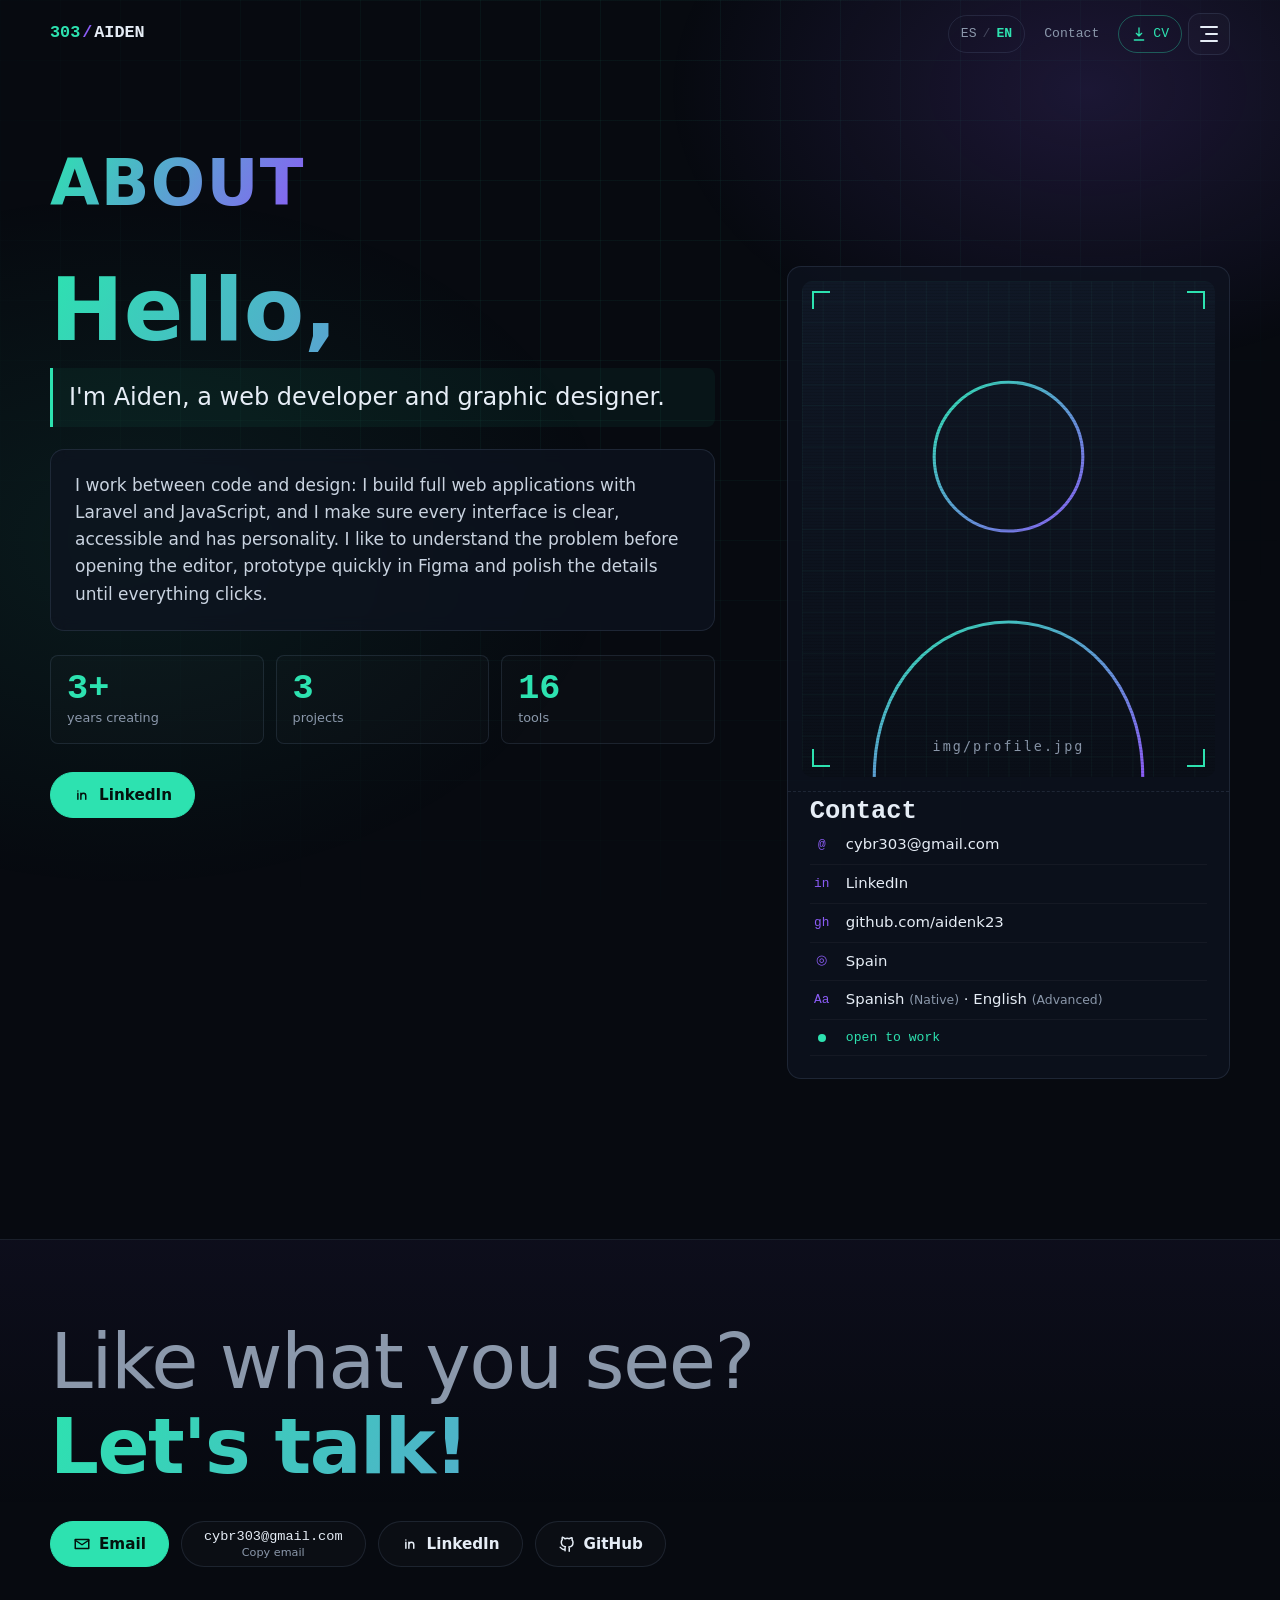
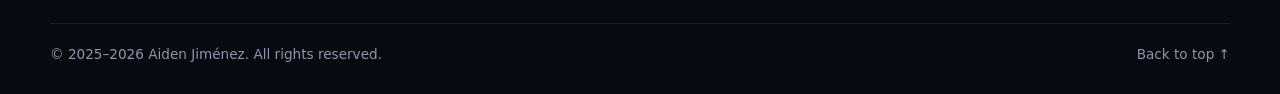
==== about.html @ 206cc87e "Split sections into pages, continuous project carousel and UI tweaks - Home now has only the monitor" ====
<!DOCTYPE html>
<html lang="es">
<head>
    <meta charset="UTF-8">
    <meta name="viewport" content="width=device-width, initial-scale=1.0">
    <meta name="description" content="Sobre Aiden Jiménez, desarrollador web y diseñador gráfico.">
    <meta name="theme-color" content="#070a10">
    <link rel="icon" href="img/battery.svg" type="image/svg+xml">
    <link rel="preload" href="fonts/space-grotesk-latin-700-normal.woff2" as="font" type="font/woff2" crossorigin>
    <link rel="stylesheet" href="css/style.css">
    <title>Sobre mí — 303/AIDEN</title>
</head>

<body data-page="about">
    <div class="bg-fx" aria-hidden="true"><div class="bg-fx__grid"></div><div class="bg-fx__glow"></div></div>

    <div data-include="header"></div>

    <main id="main" class="page">
        <section class="section" aria-labelledby="about-title">
            <div class="container">
                <header class="section-head" data-reveal>
                    <h1 class="section-title" id="about-title" data-reveal data-scramble><span data-i18n="about.heading"></span></h1>
                </header>

                <div class="about">
                    <div class="about__text" data-reveal>
                        <p class="about__hello" data-about-hello></p>
                        <p class="about__lead" data-about-lead></p>
                        <div class="about__body panel" data-glow>
                            <p data-about-body></p>
                        </div>
                        <dl class="stats" data-stats></dl>
                        <a class="btn btn--primary" data-linkedin target="_blank" rel="noopener">
                            <svg viewBox="0 0 24 24" aria-hidden="true"><path d="M6.5 9.5v8M6.5 6.5v.01M10.5 17.5v-8m0 3.5c0-2 1.5-3.5 3.5-3.5s3 1.3 3 3.5v4.5"/></svg>
                            <span data-i18n="about.linkedin"></span>
                        </a>
                    </div>

                    <aside class="id-card" data-reveal data-glow>
                        <div class="id-card__photo">
                            <img data-photo alt="" width="400" height="480">
                            <span class="corner corner--tl"></span><span class="corner corner--tr"></span>
                            <span class="corner corner--bl"></span><span class="corner corner--br"></span>
                        </div>
                        <div class="id-card__contact">
                            <h2 class="mono" data-i18n="about.contact"></h2>
                            <ul data-contact-list></ul>
                        </div>
                    </aside>
                </div>
            </div>
        </section>
    </main>

    <div data-include="footer"></div>

    <script src="data/profile.js"></script>
    <script src="data/projects.js"></script>
    <script src="js/i18n.js"></script>
    <script src="js/main.js"></script>
    <script src="js/sections.js"></script>
</body>
</html>
---- css/style.css ----
/* ==========================================================================
   303/AIDEN — Portfolio · estilo cyber/tech
   Cambia la paleta desde las variables de :root.
   ========================================================================== */

/* Fuentes alojadas en local (licencia OFL, ver fonts/LICENSE-OFL.txt) */
@font-face { font-family: "Space Grotesk"; src: url("../fonts/space-grotesk-latin-400-normal.woff2") format("woff2"); font-weight: 400; font-style: normal; font-display: swap; }
@font-face { font-family: "Space Grotesk"; src: url("../fonts/space-grotesk-latin-500-normal.woff2") format("woff2"); font-weight: 500; font-style: normal; font-display: swap; }
@font-face { font-family: "Space Grotesk"; src: url("../fonts/space-grotesk-latin-700-normal.woff2") format("woff2"); font-weight: 700; font-style: normal; font-display: swap; }
@font-face { font-family: "JetBrains Mono"; src: url("../fonts/jetbrains-mono-latin-400-normal.woff2") format("woff2"); font-weight: 400; font-style: normal; font-display: swap; }
@font-face { font-family: "JetBrains Mono"; src: url("../fonts/jetbrains-mono-latin-600-normal.woff2") format("woff2"); font-weight: 600; font-style: normal; font-display: swap; }
@font-face { font-family: "Caveat"; src: url("../fonts/caveat-latin-500-normal.woff2") format("woff2"); font-weight: 500; font-style: normal; font-display: swap; }

:root {
  --bg: #070a10;
  --bg-2: #0b1019;
  --panel: rgba(14, 20, 32, 0.72);
  --panel-solid: #0e1420;
  --line: rgba(140, 170, 210, 0.14);
  --line-strong: rgba(45, 226, 176, 0.4);
  --text: #e6edf6;
  --muted: #8b98ab;
  --neon: #2de2b0;
  --neon-rgb: 45 226 176;
  --violet: #8b5cf6;
  --violet-rgb: 139 92 246;
  --pink: #ff4d8d;
  --note: #f4e04d;
  --grad: linear-gradient(120deg, var(--neon), var(--violet));

  --f-sans: "Space Grotesk", system-ui, -apple-system, "Segoe UI", sans-serif;
  --f-mono: "JetBrains Mono", ui-monospace, "SFMono-Regular", Menlo, monospace;
  --f-hand: "Caveat", "Comic Sans MS", cursive;

  --radius: 14px;
  --radius-sm: 8px;
  --header-h: 68px;
  --ease: cubic-bezier(0.2, 0.8, 0.2, 1);
  --container: 1180px;
  color-scheme: dark;
}

/* ---------- Base ---------- */
*, *::before, *::after { box-sizing: border-box; }
html { scroll-behavior: smooth; scroll-padding-top: calc(var(--header-h) + 16px); -webkit-text-size-adjust: 100%; }
body {
  margin: 0;
  min-height: 100vh;
  background: var(--bg);
  color: var(--text);
  font-family: var(--f-sans);
  font-size: 1.0625rem;
  line-height: 1.6;
  overflow-x: hidden;
  -webkit-font-smoothing: antialiased;
}
body.no-scroll { overflow: hidden; }
[hidden] { display: none !important; }
img { max-width: 100%; display: block; }
a { color: inherit; }
button { font: inherit; color: inherit; }
h1, h2, h3, h4 { margin: 0; line-height: 1.1; font-weight: 700; letter-spacing: -0.02em; }
p { margin: 0; }
ul, ol { margin: 0; padding: 0; list-style: none; }
::selection { background: rgb(var(--neon-rgb) / 0.3); color: #fff; }
:focus-visible { outline: 2px solid var(--neon); outline-offset: 3px; border-radius: 4px; }

.mono { font-family: var(--f-mono); letter-spacing: 0; }
.sr-only {
  position: absolute !important; width: 1px; height: 1px; padding: 0; margin: -1px;
  overflow: hidden; clip: rect(0 0 0 0); white-space: nowrap; border: 0;
}
.skip-link {
  position: fixed; top: 8px; left: 8px; z-index: 100; padding: 8px 14px;
  background: var(--neon); color: var(--bg); border-radius: var(--radius-sm);
  transform: translateY(-150%); transition: transform 0.2s;
}
.skip-link:focus { transform: none; }
.container { width: min(var(--container), 100% - 32px); margin-inline: auto; }

/* ---------- Fondo animado ---------- */
.bg-fx { position: fixed; inset: 0; z-index: -1; pointer-events: none; overflow: hidden; }
.bg-fx__grid {
  position: absolute; inset: -60px;
  background-image:
    linear-gradient(rgb(var(--neon-rgb) / 0.05) 1px, transparent 1px),
    linear-gradient(90deg, rgb(var(--neon-rgb) / 0.05) 1px, transparent 1px);
  background-size: 60px 60px;
  mask-image: radial-gradient(ellipse at 50% 20%, #000 20%, transparent 75%);
  animation: grid-move 22s linear infinite;
}
.bg-fx__glow {
  position: absolute; inset: 0;
  background:
    radial-gradient(600px 400px at 85% 10%, rgb(var(--violet-rgb) / 0.16), transparent 70%),
    radial-gradient(700px 500px at 10% 60%, rgb(var(--neon-rgb) / 0.08), transparent 70%);
}
@keyframes grid-move { to { transform: translate3d(0, 60px, 0); } }

/* ---------- Cabecera ---------- */
.site-header {
  position: fixed; inset: 0 0 auto; z-index: 50; height: var(--header-h);
  display: flex; align-items: center; justify-content: space-between; gap: 16px;
  padding-inline: max(16px, calc((100% - var(--container)) / 2));
  transition: background 0.3s, border-color 0.3s, backdrop-filter 0.3s;
  border-bottom: 1px solid transparent;
}
.site-header.is-scrolled, .site-header.menu-open {
  background: rgb(7 10 16 / 0.78);
  backdrop-filter: blur(14px) saturate(140%);
  -webkit-backdrop-filter: blur(14px) saturate(140%);
  border-bottom-color: var(--line);
}
.brand { font-family: var(--f-mono); font-weight: 600; font-size: 1.05rem; text-decoration: none; display: inline-flex; align-items: baseline; white-space: nowrap; }
.brand__num { color: var(--neon); }
.brand__slash { color: var(--violet); margin-inline: 2px; }
.brand:hover .brand__name { text-shadow: 2px 0 var(--pink), -2px 0 var(--neon); }

.header-actions { display: flex; align-items: center; gap: 6px; }
.header-link, .lang-toggle {
  display: inline-flex; align-items: center; gap: 6px;
  height: 38px; padding: 0 12px; border-radius: 999px;
  font-family: var(--f-mono); font-size: 0.82rem; text-decoration: none;
  border: 1px solid transparent; background: none; cursor: pointer;
  color: var(--muted); transition: color 0.2s, border-color 0.2s, background 0.2s;
}
.header-link:hover, .lang-toggle:hover { color: var(--text); border-color: var(--line); background: rgb(255 255 255 / 0.03); }
.header-link svg { width: 16px; height: 16px; fill: none; stroke: currentColor; stroke-width: 2; stroke-linecap: round; stroke-linejoin: round; }
.header-link--cv { color: var(--neon); border-color: rgb(var(--neon-rgb) / 0.35); }
.header-link--cv:hover { color: var(--bg); background: var(--neon); border-color: var(--neon); }
.lang-toggle { border-color: var(--line); }
.lang-toggle [data-lang-option] { transition: color 0.2s; }
.lang-toggle [data-lang-option].is-active { color: var(--neon); font-weight: 600; }
.lang-toggle__sep { opacity: 0.4; }

.menu-btn {
  width: 42px; height: 42px; border-radius: 12px; border: 1px solid var(--line);
  background: rgb(255 255 255 / 0.02); cursor: pointer; display: grid; place-items: center;
  transition: border-color 0.2s;
}
.menu-btn:hover { border-color: var(--line-strong); }
.menu-btn__lines { display: grid; gap: 5px; width: 18px; }
.menu-btn__lines i { display: block; height: 2px; background: var(--text); border-radius: 2px; transition: transform 0.3s var(--ease), opacity 0.2s; }
.menu-btn__lines i:nth-child(2) { width: 70%; justify-self: end; }
.menu-btn[aria-expanded="true"] .menu-btn__lines i:nth-child(1) { transform: translateY(7px) rotate(45deg); }
.menu-btn[aria-expanded="true"] .menu-btn__lines i:nth-child(2) { opacity: 0; }
.menu-btn[aria-expanded="true"] .menu-btn__lines i:nth-child(3) { transform: translateY(-7px) rotate(-45deg); }

.site-menu {
  position: absolute; top: calc(var(--header-h) - 4px); right: max(16px, calc((100% - var(--container)) / 2));
  width: min(300px, calc(100vw - 32px));
  background: rgb(11 16 25 / 0.96); backdrop-filter: blur(16px);
  border: 1px solid var(--line); border-radius: var(--radius); padding: 10px;
  box-shadow: 0 20px 60px rgb(0 0 0 / 0.5), 0 0 0 1px rgb(var(--neon-rgb) / 0.05);
  opacity: 0; transform: translateY(-8px) scale(0.98); transform-origin: top right;
  transition: opacity 0.22s var(--ease), transform 0.22s var(--ease);
}
.site-menu.is-open { opacity: 1; transform: none; }
.site-menu a {
  display: flex; gap: 14px; align-items: baseline; padding: 11px 12px; border-radius: 10px;
  text-decoration: none; font-weight: 500; transition: background 0.2s, color 0.2s, padding 0.2s;
}
.site-menu a .mono { font-size: 0.75rem; color: var(--violet); }
.site-menu a:hover, .site-menu a.is-current { background: rgb(var(--neon-rgb) / 0.08); color: var(--neon); padding-left: 18px; }

/* ---------- Botones y chips ---------- */
.btn {
  --b: var(--line);
  position: relative; display: inline-flex; align-items: center; justify-content: center; gap: 8px;
  min-height: 46px; padding: 0 22px; border-radius: 999px; border: 1px solid var(--b);
  font-weight: 600; font-size: 0.95rem; text-decoration: none; cursor: pointer; background: none;
  transition: transform 0.2s var(--ease), background 0.2s, color 0.2s, border-color 0.2s, box-shadow 0.25s;
  overflow: hidden; isolation: isolate;
}
.btn svg { width: 18px; height: 18px; fill: none; stroke: currentColor; stroke-width: 2; stroke-linecap: round; stroke-linejoin: round; }
.btn:hover { transform: translateY(-2px); }
.btn:active { transform: translateY(0); }
.btn--primary { background: var(--neon); color: #04120d; border-color: var(--neon); box-shadow: 0 0 0 0 rgb(var(--neon-rgb) / 0.5); }
.btn--primary:hover { box-shadow: 0 8px 30px -6px rgb(var(--neon-rgb) / 0.6); }
.btn--primary::after {
  content: ""; position: absolute; inset: 0; z-index: -1;
  background: linear-gradient(100deg, transparent 30%, rgb(255 255 255 / 0.5) 50%, transparent 70%);
  transform: translateX(-120%); transition: transform 0.6s var(--ease);
}
.btn--primary:hover::after { transform: translateX(120%); }
.btn--ghost { color: var(--text); background: rgb(255 255 255 / 0.02); }
.btn--ghost:hover { --b: var(--line-strong); color: var(--neon); background: rgb(var(--neon-rgb) / 0.06); }
.btn--copy { flex-direction: column; gap: 0; line-height: 1.2; padding-block: 6px; }
.btn--copy .mono { font-size: 0.85rem; font-weight: 400; }
.btn__hint { font-size: 0.7rem; color: var(--muted); font-weight: 400; }

.icon-btn {
  width: 44px; height: 44px; flex: none; border-radius: 50%; border: 1px solid var(--line);
  background: var(--panel); cursor: pointer; font-size: 1.1rem; display: grid; place-items: center;
  transition: border-color 0.2s, color 0.2s, background 0.2s, transform 0.2s;
}
.icon-btn:hover:not(:disabled) { border-color: var(--neon); color: var(--neon); transform: scale(1.06); }
.icon-btn:disabled { opacity: 0.35; cursor: default; }

.chip {
  display: inline-flex; align-items: center; gap: 8px; padding: 7px 14px; border-radius: 999px;
  border: 1px solid var(--line); background: rgb(255 255 255 / 0.02); cursor: pointer;
  font-size: 0.88rem; font-weight: 500; text-decoration: none; color: var(--muted);
  transition: color 0.2s, border-color 0.2s, background 0.2s, transform 0.2s;
}
.chip:hover { color: var(--text); border-color: var(--line-strong); transform: translateY(-1px); }
.chip.is-active { color: #04120d; background: var(--neon); border-color: var(--neon); }
.chip__n { font-size: 0.7rem; opacity: 0.7; }
.chip--link .mono { color: var(--violet); }
.chip--link:hover .mono { color: var(--neon); }

/* ---------- Secciones ---------- */
.section { padding-block: clamp(72px, 12vw, 140px) 0; position: relative; }
.section-head { margin-bottom: clamp(28px, 5vw, 48px); }
.kicker { color: var(--violet); font-size: 0.85rem; margin-bottom: 8px; }
.section-title {
  font-size: clamp(2.2rem, 6vw, 4rem); text-transform: uppercase; letter-spacing: 0.02em;
  background: var(--grad); -webkit-background-clip: text; background-clip: text; color: transparent;
  display: inline-block; min-height: 1.1em;
}
.section-title--sm { font-size: clamp(1.6rem, 4vw, 2.4rem); margin: 64px 0 24px; }
.section-intro { color: var(--muted); margin-top: 10px; }
.sub-title { font-size: 0.9rem; color: var(--neon); text-transform: uppercase; letter-spacing: 0.08em; font-weight: 600; margin-bottom: 18px; }
.sub-title::before { content: "> "; color: var(--violet); }

.panel {
  position: relative; background: var(--panel); border: 1px solid var(--line); border-radius: var(--radius);
  backdrop-filter: blur(8px); -webkit-backdrop-filter: blur(8px);
}

/* Brillo que sigue al cursor */
[data-glow] { position: relative; }
[data-glow]::before {
  content: ""; position: absolute; inset: 0; border-radius: inherit; pointer-events: none; z-index: 0;
  background: radial-gradient(260px circle at var(--mx, 50%) var(--my, 50%), rgb(var(--neon-rgb) / 0.12), transparent 60%);
  opacity: 0; transition: opacity 0.3s;
}
[data-glow]:hover::before { opacity: 1; }

/* Aparición al hacer scroll */
[data-reveal] { opacity: 0; transform: translateY(24px); transition: opacity 0.7s var(--ease), transform 0.7s var(--ease); transition-delay: calc(var(--i, 0) * 60ms); }
[data-reveal].is-visible { opacity: 1; transform: none; }

/* Efecto glitch (usa data-text con el mismo texto) */
.glitch { position: relative; }
.glitch::before, .glitch::after {
  content: attr(data-text); position: absolute; inset: 0; pointer-events: none;
  background: inherit; -webkit-background-clip: inherit; background-clip: inherit;
  opacity: 0;
}
.glitch::before { color: var(--pink); -webkit-text-fill-color: var(--pink); animation: glitch-a 5s infinite steps(1); }
.glitch::after { color: var(--neon); -webkit-text-fill-color: var(--neon); animation: glitch-b 5s infinite steps(1); }
.glitch:hover::before, .glitch.glitch-once::before { animation: glitch-a 0.6s steps(1) 2; }
.glitch:hover::after, .glitch.glitch-once::after { animation: glitch-b 0.6s steps(1) 2; }
@keyframes glitch-a {
  0%, 91%, 100% { opacity: 0; transform: none; clip-path: inset(0 0 100% 0); }
  92% { opacity: 0.85; transform: translate(-4px, 1px); clip-path: inset(10% 0 60% 0); }
  94% { opacity: 0.85; transform: translate(3px, -1px); clip-path: inset(55% 0 20% 0); }
  96% { opacity: 0.85; transform: translate(-2px, 0); clip-path: inset(30% 0 45% 0); }
}
@keyframes glitch-b {
  0%, 91%, 100% { opacity: 0; transform: none; clip-path: inset(0 0 100% 0); }
  93% { opacity: 0.8; transform: translate(4px, 0); clip-path: inset(65% 0 5% 0); }
  95% { opacity: 0.8; transform: translate(-3px, 1px); clip-path: inset(15% 0 70% 0); }
  97% { opacity: 0.8; transform: translate(2px, -1px); clip-path: inset(40% 0 35% 0); }
}
@keyframes blink { 50% { opacity: 0; } }
.caret { color: var(--neon); animation: blink 1s steps(1) infinite; margin-left: 1px; }

/* ==========================================================================
   HERO — monitor
   ========================================================================== */
.hero {
  min-height: 100svh; display: flex; align-items: center; position: relative;
  padding: calc(var(--header-h) + 24px) 0 90px;
}
.hero__inner { display: flex; flex-direction: column; align-items: center; gap: 36px; }

.monitor {
  position: relative; width: min(900px, 100%);
  animation: rise 1s var(--ease) both;
}
@keyframes rise { from { opacity: 0; transform: translateY(40px) scale(0.97); } }
.monitor__bezel {
  position: relative; padding: 14px; border-radius: 20px;
  background: linear-gradient(160deg, #161d2b, #0b0f17);
  border: 1px solid rgb(255 255 255 / 0.08);
  box-shadow:
    0 40px 80px -30px rgb(0 0 0 / 0.8),
    0 0 0 1px rgb(0 0 0 / 0.6) inset,
    0 0 80px -20px rgb(var(--neon-rgb) / 0.35);
}
.monitor__led {
  position: absolute; bottom: 5px; left: 50%; width: 5px; height: 5px; border-radius: 50%;
  background: var(--neon); box-shadow: 0 0 8px var(--neon); transform: translateX(-50%);
  animation: blink 3s steps(1) infinite;
}
.monitor__screen {
  position: relative; overflow: hidden; border-radius: 10px; aspect-ratio: 16 / 9;
  background:
    radial-gradient(ellipse at 30% 30%, rgb(var(--neon-rgb) / 0.08), transparent 60%),
    radial-gradient(ellipse at 80% 80%, rgb(var(--violet-rgb) / 0.12), transparent 60%),
    #05080d;
  display: flex; flex-direction: column;
}
.monitor__screen.is-on { animation: power-on 0.6s ease-out; }
@keyframes power-on {
  0% { filter: brightness(3) saturate(0); clip-path: inset(49% 0 49% 0); }
  40% { filter: brightness(2); clip-path: inset(0 0 0 0); }
  100% { filter: none; }
}
.screen-scan {
  position: absolute; inset: 0; pointer-events: none;
  background: repeating-linear-gradient(to bottom, rgb(255 255 255 / 0.025) 0 1px, transparent 1px 3px);
}
.screen-scan::after {
  content: ""; position: absolute; left: 0; right: 0; height: 120px; top: -120px;
  background: linear-gradient(to bottom, transparent, rgb(var(--neon-rgb) / 0.06), transparent);
  animation: scan 6s linear infinite;
}
@keyframes scan { to { top: 110%; } }
.screen-bar {
  display: flex; align-items: center; justify-content: space-between; gap: 12px;
  padding: 10px 14px; font-size: 0.72rem; color: var(--muted);
  border-bottom: 1px solid rgb(255 255 255 / 0.05); background: rgb(255 255 255 / 0.015);
}
.screen-bar__dots { display: inline-flex; gap: 6px; }
.screen-bar__dots i { width: 10px; height: 10px; border-radius: 50%; background: #2a3242; }
.screen-bar__dots i:nth-child(1) { background: var(--pink); }
.screen-bar__dots i:nth-child(2) { background: var(--note); }
.screen-bar__dots i:nth-child(3) { background: var(--neon); }
.screen-body {
  flex: 1; display: grid; grid-template-columns: 1.5fr 1fr; gap: clamp(16px, 4vw, 48px);
  align-items: center; padding: clamp(18px, 5vw, 56px);
}
.boot { color: var(--muted); font-size: clamp(0.72rem, 1.4vw, 0.9rem); margin-bottom: clamp(8px, 2vw, 18px); }
.hero-name {
  font-size: clamp(2rem, 7.4vw, 5.4rem); text-transform: uppercase; line-height: 0.95; letter-spacing: -0.01em;
  background: linear-gradient(100deg, #fff 20%, var(--neon) 60%, var(--violet));
  -webkit-background-clip: text; background-clip: text; color: transparent;
  padding: 0.12em 0; border: 1px solid rgb(var(--neon-rgb) / 0.25); border-width: 1px 0;
}
.hero-titles { margin-top: clamp(10px, 2vw, 18px); font-size: clamp(0.85rem, 2vw, 1.25rem); color: var(--neon); min-height: 1.6em; }
.hero-titles__prompt { color: var(--violet); }
.hero-role { margin-top: 10px; color: var(--muted); font-size: clamp(0.78rem, 1.6vw, 1rem); }
.screen-logo {
  aspect-ratio: 1; border-radius: 12px; border: 1px solid rgb(var(--neon-rgb) / 0.3);
  background: rgb(var(--neon-rgb) / 0.03); display: grid; place-items: center; padding: 12%;
  box-shadow: inset 0 0 40px rgb(var(--neon-rgb) / 0.08);
}
.screen-logo img { width: 100%; height: auto; animation: float 6s ease-in-out infinite; filter: drop-shadow(0 0 12px rgb(var(--neon-rgb) / 0.4)); }
@keyframes float { 50% { transform: translateY(-6px); } }

.monitor__screen.is-booting .hero-name,
.monitor__screen.is-booting .hero-titles,
.monitor__screen.is-booting .hero-role,
.monitor__screen.is-booting .screen-logo { opacity: 0; }
.monitor__screen.is-on .hero-name { animation: fade-up 0.6s var(--ease) both; }
.monitor__screen.is-on .hero-titles { animation: fade-up 0.6s 0.1s var(--ease) both; }
.monitor__screen.is-on .hero-role { animation: fade-up 0.6s 0.2s var(--ease) both; }
.monitor__screen.is-on .screen-logo { animation: fade-scale 0.8s 0.15s var(--ease) both; }
@keyframes fade-up { from { opacity: 0; transform: translateY(12px); } }
@keyframes fade-scale { from { opacity: 0; transform: scale(0.9); } }

.monitor__neck {
  width: 16%; height: 64px; margin-inline: auto;
  background: linear-gradient(90deg, #0d121b, #1a2231 50%, #0d121b);
  clip-path: polygon(22% 0, 78% 0, 90% 100%, 10% 100%);
}
.monitor__foot {
  width: 38%; height: 16px; margin-inline: auto; border-radius: 50% 50% 8px 8px / 100% 100% 8px 8px;
  background: linear-gradient(180deg, #1b2332, #0b0f17);
  box-shadow: 0 18px 40px -8px rgb(var(--neon-rgb) / 0.25);
}

/* Post-it */
.sticky-note {
  position: absolute; left: -4%; bottom: -18px; width: clamp(150px, 20vw, 200px);
  padding: 22px 16px 18px; background: var(--note); color: #25220f;
  font-family: var(--f-hand); font-size: clamp(1.3rem, 2.1vw, 1.55rem); line-height: 1.15; color: #1a1706;
  -webkit-font-smoothing: antialiased; text-rendering: geometricPrecision; backface-visibility: hidden;
  transform: translate(var(--nx, 0px), var(--ny, 0px)) rotate(calc(-5deg + var(--nr, 0deg))); transform-origin: top center;
  box-shadow: 0 16px 24px -10px rgb(0 0 0 / 0.6), inset 0 -18px 30px -24px rgb(0 0 0 / 0.35);
  clip-path: polygon(0 0, 100% 0, 100% 88%, 90% 100%, 0 100%);
  animation: note-in 0.8s 1.4s var(--ease) backwards;
  transition: transform 0.5s var(--ease);
  z-index: 2;
}
.sticky-note:hover { transform: translate(var(--nx, 0px), calc(var(--ny, 0px) - 6px)) rotate(calc(-1deg + var(--nr, 0deg))); }
.sticky-note__tape {
  position: absolute; top: -10px; left: 50%; width: 70px; height: 22px; transform: translateX(-50%) rotate(3deg);
  background: rgb(255 255 255 / 0.35); backdrop-filter: blur(2px);
}
@keyframes note-in { from { opacity: 0; transform: translateY(-30px) rotate(-20deg); } }

.hero__cta { display: flex; flex-direction: column; align-items: center; gap: 16px; animation: fade-up 0.8s 0.6s var(--ease) both; }
.hero__buttons { display: flex; flex-wrap: wrap; justify-content: center; gap: 12px; }
.status-pill {
  display: inline-flex; align-items: center; gap: 8px; padding: 6px 14px; border-radius: 999px;
  font-size: 0.78rem; color: var(--neon); border: 1px solid rgb(var(--neon-rgb) / 0.3); background: rgb(var(--neon-rgb) / 0.06);
}
.status-pill__dot { width: 8px; height: 8px; border-radius: 50%; background: var(--neon); box-shadow: 0 0 0 0 rgb(var(--neon-rgb) / 0.7); animation: pulse 2s infinite; flex: none; }
@keyframes pulse { 70% { box-shadow: 0 0 0 8px rgb(var(--neon-rgb) / 0); } 100% { box-shadow: 0 0 0 0 rgb(var(--neon-rgb) / 0); } }

/* ==========================================================================
   PROYECTOS — carrusel continuo (marquee)
   ========================================================================== */
.filters { display: flex; flex-wrap: wrap; gap: 8px; margin-bottom: 24px; }
.marquee {
  width: calc(100% - 32px); max-width: 1920px; margin-inline: auto; overflow: hidden; padding: 10px 0 24px;
  -webkit-mask-image: linear-gradient(90deg, transparent, #000 5%, #000 95%, transparent);
  mask-image: linear-gradient(90deg, transparent, #000 5%, #000 95%, transparent);
}
.marquee__track { display: flex; gap: 20px; width: max-content; }
.marquee__track.is-running { animation: marquee var(--duration, 40s) linear infinite; }
/* Se pausa al pasar el ratón o al navegar con el teclado */
.marquee:hover .marquee__track, .marquee:focus-within .marquee__track { animation-play-state: paused; }
/* La pista contiene dos copias idénticas: al llegar a la mitad vuelve al inicio sin que se note */
@keyframes marquee { to { transform: translateX(calc(-50% - 10px)); } }
.marquee__empty { color: var(--muted); padding: 40px 0; text-align: center; }

.project-card {
  flex: 0 0 clamp(280px, 24vw, 380px);
  border-radius: var(--radius); background: var(--panel); border: 1px solid var(--line);
  overflow: hidden; transition: transform 0.35s var(--ease), border-color 0.3s, box-shadow 0.35s;
}
.project-card:hover { transform: translateY(-6px); border-color: var(--line-strong); box-shadow: 0 24px 50px -24px rgb(var(--neon-rgb) / 0.45); }
.project-card__link { display: flex; flex-direction: column; height: 100%; text-decoration: none; position: relative; z-index: 1; }
.project-card__media { position: relative; aspect-ratio: 16 / 10; overflow: hidden; background: var(--bg-2); }
.project-card__media img { width: 100%; height: 100%; object-fit: cover; object-position: top; transition: transform 0.6s var(--ease), filter 0.4s; filter: saturate(0.85); }
.project-card__media::after {
  content: ""; position: absolute; inset: 0;
  background:
    repeating-linear-gradient(to bottom, rgb(0 0 0 / 0.12) 0 1px, transparent 1px 3px),
    linear-gradient(to top, rgb(7 10 16 / 0.85), transparent 55%);
  transition: opacity 0.3s;
}
.project-card:hover .project-card__media img { transform: scale(1.06); filter: saturate(1.05); }
.project-card__year {
  position: absolute; z-index: 1; top: 12px; font-size: 0.72rem; padding: 3px 8px; border-radius: 6px;
  background: rgb(7 10 16 / 0.75); border: 1px solid var(--line); backdrop-filter: blur(6px);
}
.project-card__year { right: 12px; color: var(--muted); }
.project-card__body { padding: 18px 20px 22px; display: flex; flex-direction: column; gap: 6px; flex: 1; }
.tags { display: flex; flex-wrap: wrap; gap: 6px; margin-bottom: 4px; }
.tags li { font-family: var(--f-mono); font-size: 0.68rem; text-transform: uppercase; letter-spacing: 0.05em; color: var(--violet); border: 1px solid rgb(var(--violet-rgb) / 0.35); padding: 2px 8px; border-radius: 999px; }
.project-card__title { font-size: 1.45rem; }
.project-card__sub { color: var(--neon); font-size: 0.88rem; font-family: var(--f-mono); }
.project-card__summary { color: var(--muted); font-size: 0.95rem; margin-top: 4px; }
.project-card__cta { margin-top: auto; padding-top: 14px; font-size: 0.82rem; color: var(--text); display: inline-flex; gap: 6px; }
.project-card__cta span { transition: transform 0.3s var(--ease); }
.project-card:hover .project-card__cta { color: var(--neon); }
.project-card:hover .project-card__cta span { transform: translateX(6px); }

/* ==========================================================================
   ABOUT
   ========================================================================== */
.about { display: grid; grid-template-columns: 1.35fr 0.9fr; gap: clamp(28px, 6vw, 72px); align-items: start; }
.about__hello { font-size: clamp(3rem, 8vw, 5.5rem); font-weight: 700; line-height: 1; background: var(--grad); -webkit-background-clip: text; background-clip: text; color: transparent; }
.about__lead { font-size: clamp(1.2rem, 2.4vw, 1.5rem); margin: 14px 0 22px; padding: 10px 16px; border-left: 3px solid var(--neon); background: rgb(var(--neon-rgb) / 0.05); border-radius: 0 var(--radius-sm) var(--radius-sm) 0; }
.about__body { padding: 22px 24px; color: #c9d3e0; }
.about__body p { position: relative; z-index: 1; }
.stats { display: grid; grid-template-columns: repeat(3, 1fr); gap: 12px; margin: 24px 0 28px; }
.stat { padding: 14px 16px; border: 1px solid var(--line); border-radius: var(--radius-sm); background: rgb(255 255 255 / 0.015); display: flex; flex-direction: column-reverse; }
.stat dt { color: var(--muted); font-size: 0.8rem; }
.stat dd { margin: 0; font-size: clamp(1.6rem, 3.5vw, 2.2rem); font-weight: 600; color: var(--neon); line-height: 1.1; }

.id-card { border-radius: var(--radius); border: 1px solid var(--line); background: var(--panel); overflow: hidden; }
.id-card__photo { position: relative; aspect-ratio: 5 / 6; margin: 14px; border-radius: 10px; overflow: hidden; background: var(--bg-2); }
.id-card__photo img { width: 100%; height: 100%; object-fit: cover; transition: transform 0.6s var(--ease); }
.id-card:hover .id-card__photo img { transform: scale(1.03); }
.id-card__photo::after { content: ""; position: absolute; inset: 0; background: repeating-linear-gradient(to bottom, rgb(0 0 0 / 0.1) 0 1px, transparent 1px 3px); pointer-events: none; }
.corner { position: absolute; width: 18px; height: 18px; border: 2px solid var(--neon); z-index: 1; transition: all 0.3s var(--ease); }
.corner--tl { top: 10px; left: 10px; border-right: 0; border-bottom: 0; }
.corner--tr { top: 10px; right: 10px; border-left: 0; border-bottom: 0; }
.corner--bl { bottom: 10px; left: 10px; border-right: 0; border-top: 0; }
.corner--br { bottom: 10px; right: 10px; border-left: 0; border-top: 0; }
.id-card:hover .corner { width: 28px; height: 28px; }
.id-card__contact { position: relative; z-index: 1; padding: 6px 22px 22px; border-top: 1px dashed var(--line); margin-top: 4px; }
.id-card__contact h3 { font-size: 0.85rem; letter-spacing: 0.25em; text-transform: uppercase; color: var(--neon); margin: 16px 0 12px; }
.id-card__contact li { display: flex; align-items: center; gap: 12px; padding: 7px 0; font-size: 0.93rem; border-bottom: 1px solid rgb(255 255 255 / 0.04); word-break: break-word; }
.id-card__contact li > .mono { width: 24px; flex: none; color: var(--violet); font-size: 0.8rem; text-align: center; }
.id-card__contact a { text-decoration: none; transition: color 0.2s; }
.id-card__contact a:hover { color: var(--neon); }
.id-card__contact small { color: var(--muted); }
.id-card__contact .is-available { color: var(--neon); font-family: var(--f-mono); font-size: 0.82rem; }
.id-card__contact .is-available .status-pill__dot { margin-inline: 8px; }

/* ==========================================================================
   SKILLS
   ========================================================================== */
.skills { display: grid; grid-template-columns: 1.7fr 1fr; gap: clamp(32px, 6vw, 72px); }
.skill-grid { display: grid; grid-template-columns: repeat(6, 1fr); gap: 10px; }
.skill {
  aspect-ratio: 1; border: 1px solid var(--line); border-radius: 12px; background: var(--panel);
  display: flex; flex-direction: column; align-items: center; justify-content: center; gap: 8px;
  transition: transform 0.3s var(--ease), border-color 0.3s, box-shadow 0.3s;
  animation: fade-up 0.5s var(--ease) both; animation-delay: calc(var(--i) * 30ms);
}
.skill:hover { border-color: var(--line-strong); box-shadow: 0 10px 30px -14px rgb(var(--neon-rgb) / 0.6); }
.skill__icon { position: relative; z-index: 1; width: 32%; aspect-ratio: 1; object-fit: contain; transition: transform 0.3s var(--ease); }
.skill__icon.is-mono {
  background: none; width: 38%; border: 1.5px solid var(--neon); border-radius: 6px;
  display: grid; place-items: center; color: var(--neon); font-family: var(--f-mono); font-size: clamp(0.62rem, 1.1vw, 0.8rem); font-weight: 600;
}
.skill__name { position: relative; z-index: 1; font-size: 0.72rem; color: var(--muted); text-align: center; line-height: 1.15; padding-inline: 4px; }
.skill:hover .skill__name { color: var(--text); }

.soft-list li {
  padding: 13px 0 13px 16px; border-left: 2px solid var(--line);
  transition: border-color 0.3s, color 0.3s, background 0.3s;
}
.soft-list li:hover { border-color: var(--neon); color: var(--neon); background: linear-gradient(90deg, rgb(var(--neon-rgb) / 0.06), transparent 70%); }

/* ==========================================================================
   EXPERIENCIA — título ······ fecha | fecha
   ========================================================================== */
.timeline { display: grid; gap: 14px; }
.tl-item {
  padding: 20px 22px; border: 1px solid var(--line); border-radius: var(--radius); background: var(--panel);
  transition: border-color 0.3s, transform 0.3s var(--ease);
}
.tl-item:hover { border-color: var(--line-strong); box-shadow: 0 10px 30px -18px rgb(var(--neon-rgb) / 0.5); }
.tl-item__row { display: flex; align-items: baseline; gap: 14px; }
.tl-item__title { font-size: clamp(1.1rem, 2.2vw, 1.35rem); }
.tl-item__leader { flex: 1; min-width: 24px; border-bottom: 2px dotted rgb(var(--neon-rgb) / 0.35); transform: translateY(-4px); }
.tl-item__date { font-size: 0.85rem; color: var(--neon); white-space: nowrap; }
.tl-item__date .is-now { color: var(--note); }
.tl-item__place { color: var(--muted); margin-top: 4px; font-size: 0.95rem; }
.tl-item__dur { font-size: 0.78rem; color: var(--violet); }
.tl-item__tasks { display: flex; flex-wrap: wrap; margin-top: 10px; font-size: 0.92rem; }
.tl-item__tasks li + li::before { content: "|"; color: var(--violet); margin-inline: 10px; }

/* ==========================================================================
   FOOTER
   ========================================================================== */
.site-footer { margin-top: clamp(90px, 14vw, 160px); border-top: 1px solid var(--line); padding: clamp(48px, 8vw, 80px) 0 28px; position: relative; background: linear-gradient(to bottom, rgb(var(--violet-rgb) / 0.05), transparent 60%); }
.footer-title { font-size: clamp(2.2rem, 7vw, 4.8rem); display: flex; flex-direction: column; }
.footer-title__a { color: var(--muted); font-weight: 500; }
.footer-title__b { background: var(--grad); -webkit-background-clip: text; background-clip: text; color: transparent; }
.footer-actions { display: flex; flex-wrap: wrap; gap: 12px; margin-top: 32px; }
.footer-bottom { display: flex; justify-content: space-between; flex-wrap: wrap; gap: 12px; margin-top: 56px; padding-top: 20px; border-top: 1px solid var(--line); color: var(--muted); font-size: 0.85rem; }
.footer-top { text-decoration: none; transition: color 0.2s; }
.footer-top:hover { color: var(--neon); }
.toast {
  position: fixed; left: 50%; bottom: 24px; z-index: 80; transform: translate(-50%, 20px); opacity: 0; pointer-events: none;
  padding: 10px 18px; border-radius: 999px; background: var(--neon); color: #04120d; font-weight: 600; font-size: 0.9rem;
  transition: opacity 0.25s, transform 0.25s var(--ease);
}
.toast.is-visible { opacity: 1; transform: translate(-50%, 0); }

/* Páginas interiores (sobre mí, skills, experiencia) */
.page .section { padding-top: calc(var(--header-h) + clamp(40px, 7vw, 80px)); }

/* ==========================================================================
   FICHA DE PROYECTO
   ========================================================================== */
.project-page { padding-top: calc(var(--header-h) + 32px); }
.back-link { display: inline-flex; font-size: 0.85rem; color: var(--muted); text-decoration: none; margin-bottom: 32px; transition: color 0.2s, transform 0.2s; }
.back-link:hover { color: var(--neon); transform: translateX(-4px); }
.project-head { display: flex; flex-direction: column; align-items: center; text-align: center; gap: 18px; }
.project-year { font-size: 0.8rem; color: var(--violet); border: 1px solid rgb(var(--violet-rgb) / 0.35); border-radius: 999px; padding: 2px 12px; }
.project-title {
  font-size: clamp(2.6rem, 9vw, 6rem); text-transform: uppercase;
  background: linear-gradient(100deg, #fff 20%, var(--neon) 60%, var(--violet)); -webkit-background-clip: text; background-clip: text; color: transparent;
}
.project-desc { max-width: 680px; padding: 18px 24px; color: #c9d3e0; }
.project-desc > * { position: relative; z-index: 1; }
.project-desc__sub { color: var(--neon); font-size: 0.85rem; margin-bottom: 6px; }
.project-tags { display: flex; flex-wrap: wrap; justify-content: center; gap: 8px; }

.browser { margin: clamp(36px, 6vw, 56px) 0 0; border-radius: var(--radius); overflow: hidden; border: 1px solid var(--line); background: var(--panel-solid); box-shadow: 0 40px 80px -40px rgb(0 0 0 / 0.8), 0 0 60px -30px rgb(var(--neon-rgb) / 0.5); }
.browser__bar { display: flex; align-items: center; gap: 16px; padding: 12px 16px; border-bottom: 1px solid var(--line); }
.browser__url { flex: 1; max-width: 420px; margin-inline: auto; padding: 4px 12px; border-radius: 6px; background: rgb(255 255 255 / 0.04); font-size: 0.75rem; color: var(--muted); text-align: center; overflow: hidden; text-overflow: ellipsis; white-space: nowrap; }
.browser img { width: 100%; }

.overview { margin-top: clamp(56px, 9vw, 96px); }
.overview__title { font-size: clamp(2rem, 5vw, 3rem); display: inline-block; padding-bottom: 8px; margin-bottom: 32px; position: relative; }
.overview__title::after { content: ""; position: absolute; left: 0; bottom: 0; height: 4px; width: 100%; background: var(--grad); border-radius: 4px; transform-origin: left; transform: scaleX(0); transition: transform 0.8s 0.2s var(--ease); }
.overview__title.is-visible::after { transform: scaleX(1); }
.overview__grid { display: grid; grid-template-columns: 1fr 1.4fr; gap: clamp(24px, 5vw, 56px); align-items: start; }
.overview__meta { margin: 0; display: grid; gap: 20px; }
.overview__meta dt { color: var(--violet); font-size: 0.82rem; text-transform: uppercase; letter-spacing: 0.08em; margin-bottom: 4px; }
.overview__meta dd { margin: 0; }
.tools { display: flex; flex-wrap: wrap; gap: 6px; }
.tools li { font-family: var(--f-mono); font-size: 0.78rem; padding: 4px 10px; border-radius: 6px; border: 1px solid var(--line); background: rgb(255 255 255 / 0.02); transition: border-color 0.2s, color 0.2s; }
.tools li:hover { border-color: var(--neon); color: var(--neon); }
.overview__goal { padding: 24px 26px; }
.overview__goal > * { position: relative; z-index: 1; }
.overview__goal h3 { font-size: 0.82rem; color: var(--neon); text-transform: uppercase; letter-spacing: 0.1em; margin-bottom: 10px; }
.overview__goal p { color: #c9d3e0; }
.highlights { margin-top: 16px; display: grid; gap: 8px; }
.highlights li { padding-left: 22px; position: relative; font-size: 0.95rem; }
.highlights li::before { content: "▹"; position: absolute; left: 0; color: var(--neon); }
.overview__links { display: flex; flex-wrap: wrap; gap: 10px; margin-top: 22px; }

.gallery { margin-top: clamp(56px, 9vw, 96px); }
.gallery__grid { display: grid; grid-template-columns: repeat(2, 1fr); gap: 16px; }
.gallery__grid li:first-child:nth-last-child(odd) { grid-column: 1 / -1; }
.gallery__item { display: block; width: 100%; padding: 0; border: 1px solid var(--line); border-radius: var(--radius); overflow: hidden; background: var(--panel-solid); cursor: zoom-in; position: relative; transition: border-color 0.3s, transform 0.3s var(--ease); }
.gallery__item img { width: 100%; aspect-ratio: 16 / 10; object-fit: cover; object-position: top; transition: transform 0.6s var(--ease); }
.gallery__item.is-portrait img { object-fit: contain; object-position: center; background: radial-gradient(circle at 50% 40%, rgb(var(--neon-rgb) / 0.08), transparent 70%); }
.gallery__item:hover { border-color: var(--line-strong); transform: translateY(-4px); }
.gallery__item:hover img { transform: scale(1.04); }
.gallery__caption { position: absolute; left: 12px; bottom: 12px; font-size: 0.72rem; padding: 4px 10px; border-radius: 6px; background: rgb(7 10 16 / 0.85); border: 1px solid var(--line); }

.lightbox { position: fixed; inset: 0; z-index: 90; background: rgb(4 6 10 / 0.92); backdrop-filter: blur(8px); display: flex; align-items: center; justify-content: center; gap: 16px; padding: 60px 16px; opacity: 0; transition: opacity 0.2s; }
.lightbox.is-open { opacity: 1; }
.lightbox figure { margin: 0; max-width: min(1200px, 100%); display: flex; flex-direction: column; align-items: center; gap: 12px; }
.lightbox img { max-height: calc(100vh - 160px); width: auto; border-radius: var(--radius-sm); border: 1px solid var(--line); }
.lightbox figcaption { color: var(--muted); font-size: 0.8rem; }
.lightbox__close { position: absolute; top: 16px; right: 16px; }

.project-nav { display: grid; grid-template-columns: 1fr 1fr; gap: 16px; margin-top: clamp(56px, 9vw, 96px); }
.project-nav__link { display: flex; flex-direction: column; gap: 4px; padding: 20px 22px; border: 1px solid var(--line); border-radius: var(--radius); text-decoration: none; background: var(--panel); transition: border-color 0.3s, transform 0.3s var(--ease); }
.project-nav__link .mono { font-size: 0.78rem; color: var(--muted); }
.project-nav__link strong { font-size: 1.25rem; }
.project-nav__link:hover { border-color: var(--line-strong); transform: translateY(-3px); }
.project-nav__link:hover strong { color: var(--neon); }
.project-nav__link--next { text-align: right; align-items: flex-end; }

.not-found { min-height: 60vh; display: flex; flex-direction: column; align-items: flex-start; justify-content: center; gap: 18px; }
.not-found p:not(.kicker) { color: var(--muted); }

/* ==========================================================================
   Responsive
   ========================================================================== */
@media (max-width: 1000px) {
  .skill-grid { grid-template-columns: repeat(5, 1fr); }
  .skills, .about { grid-template-columns: 1fr; }
  .id-card { display: grid; grid-template-columns: 0.9fr 1.1fr; align-items: center; }
  .id-card__contact { border-top: 0; border-left: 1px dashed var(--line); }
}
@media (max-width: 720px) {
  :root { --header-h: 60px; }
  body { font-size: 1rem; }
  .hide-sm { display: none; }
  .header-link, .lang-toggle { padding: 0 10px; }
  .screen-body { grid-template-columns: 1fr; }
  .monitor__screen { aspect-ratio: auto; min-height: 340px; }
  .screen-logo { position: absolute; right: 14px; top: 48px; width: 70px; padding: 8px; }
  .screen-bar__clock { display: none; }
  .sticky-note { position: relative; left: auto; bottom: auto; margin: -34px 0 0 4px; width: 170px; }
  .monitor__neck { height: 40px; }
  .project-card { flex-basis: 78vw; }
  .marquee { width: 100%; }
  .skill-grid { grid-template-columns: repeat(4, 1fr); }
  .stats { grid-template-columns: repeat(3, 1fr); gap: 8px; }
  .stat { padding: 10px; }
  .id-card { display: block; }
  .id-card__contact { border-left: 0; border-top: 1px dashed var(--line); }
  .tl-item__row { flex-wrap: wrap; gap: 4px 14px; }
  .tl-item__leader { display: none; }
  .tl-item__date { width: 100%; }
  .overview__grid, .gallery__grid, .project-nav { grid-template-columns: 1fr; }
  .gallery__grid li:first-child:nth-last-child(odd) { grid-column: auto; }
  .lightbox__nav { position: absolute; bottom: 16px; }
  .lightbox__nav--prev { left: calc(50% - 56px); }
  .lightbox__nav--next { right: calc(50% - 56px); }
  .footer-actions .btn { flex: 1 1 100%; }
}
@media (max-width: 420px) {
  .skill-grid { grid-template-columns: repeat(3, 1fr); }
}

/* Menos movimiento si el usuario lo prefiere */
@media (prefers-reduced-motion: reduce) {
  *, *::before, *::after { animation-duration: 0.01ms !important; animation-iteration-count: 1 !important; transition-duration: 0.01ms !important; scroll-behavior: auto !important; }
  [data-reveal] { opacity: 1; transform: none; }
  .glitch::before, .glitch::after { display: none; }
  .marquee { overflow-x: auto; }
}
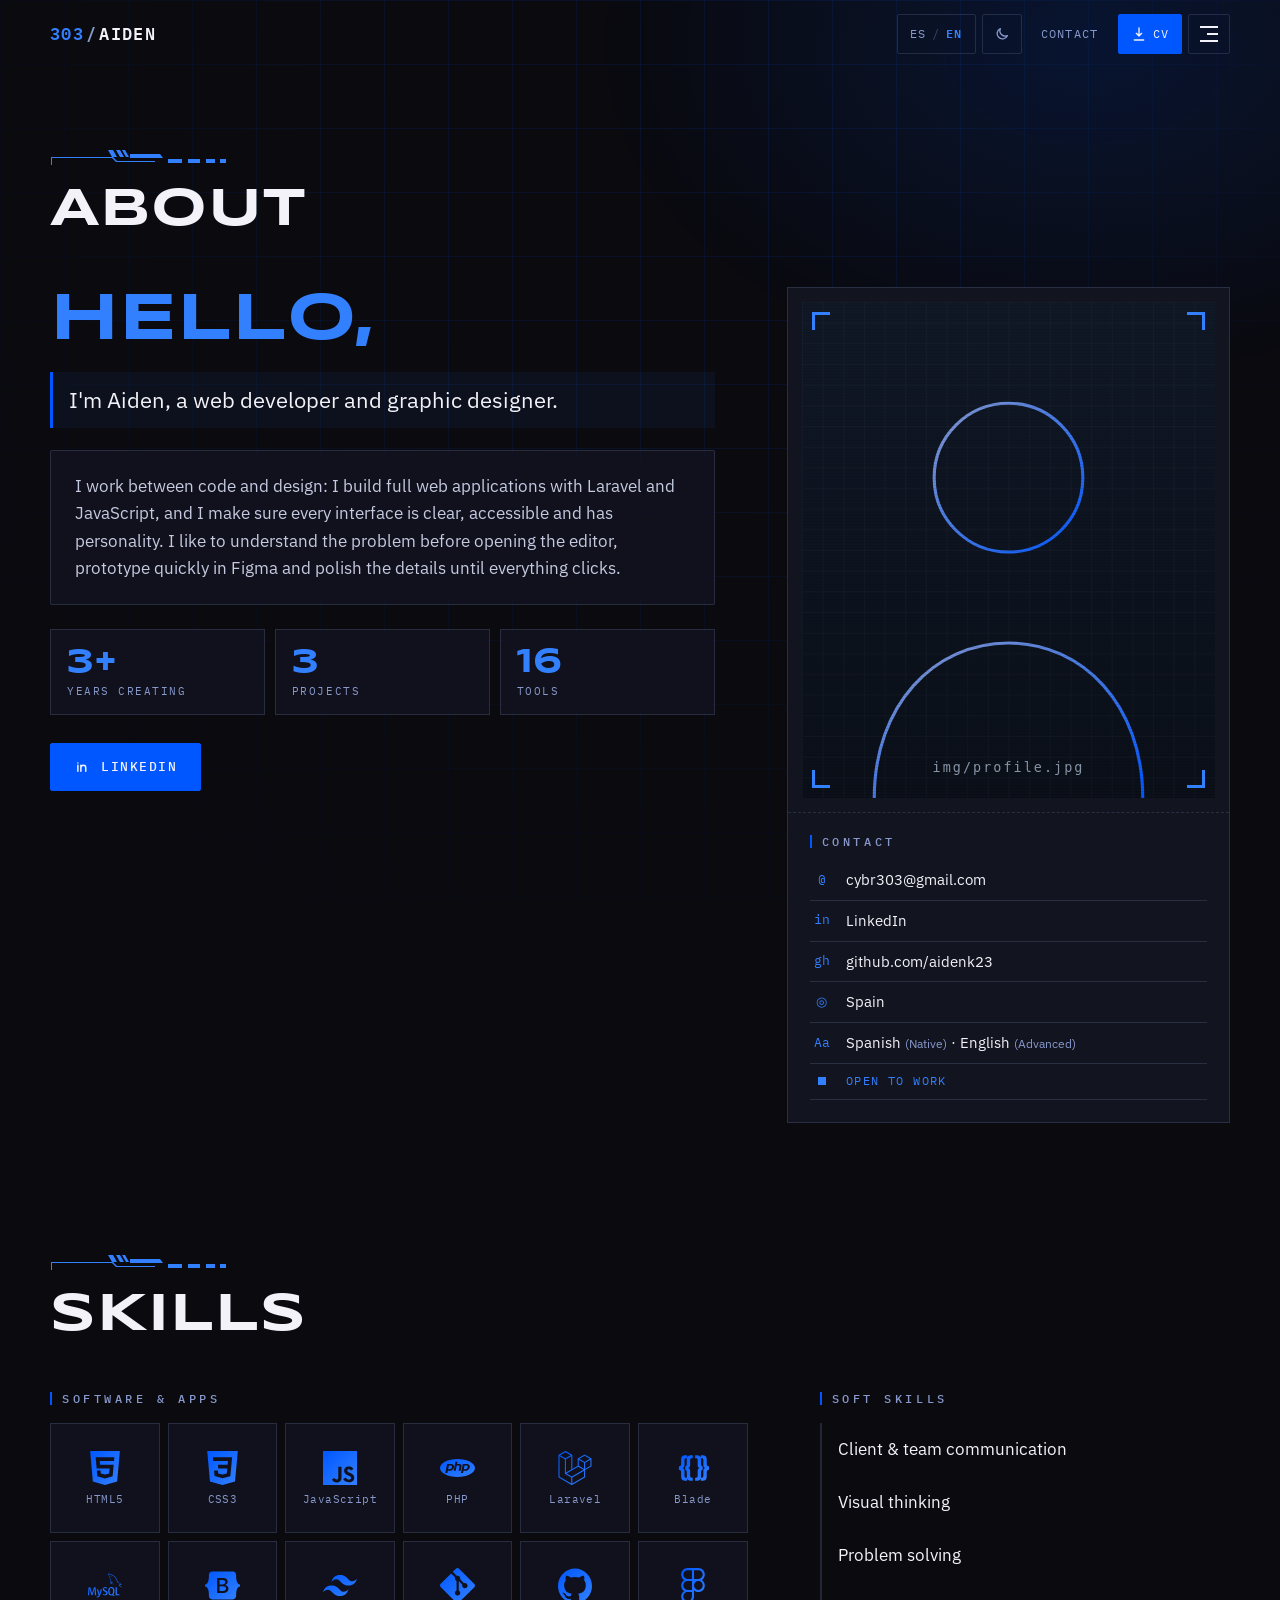
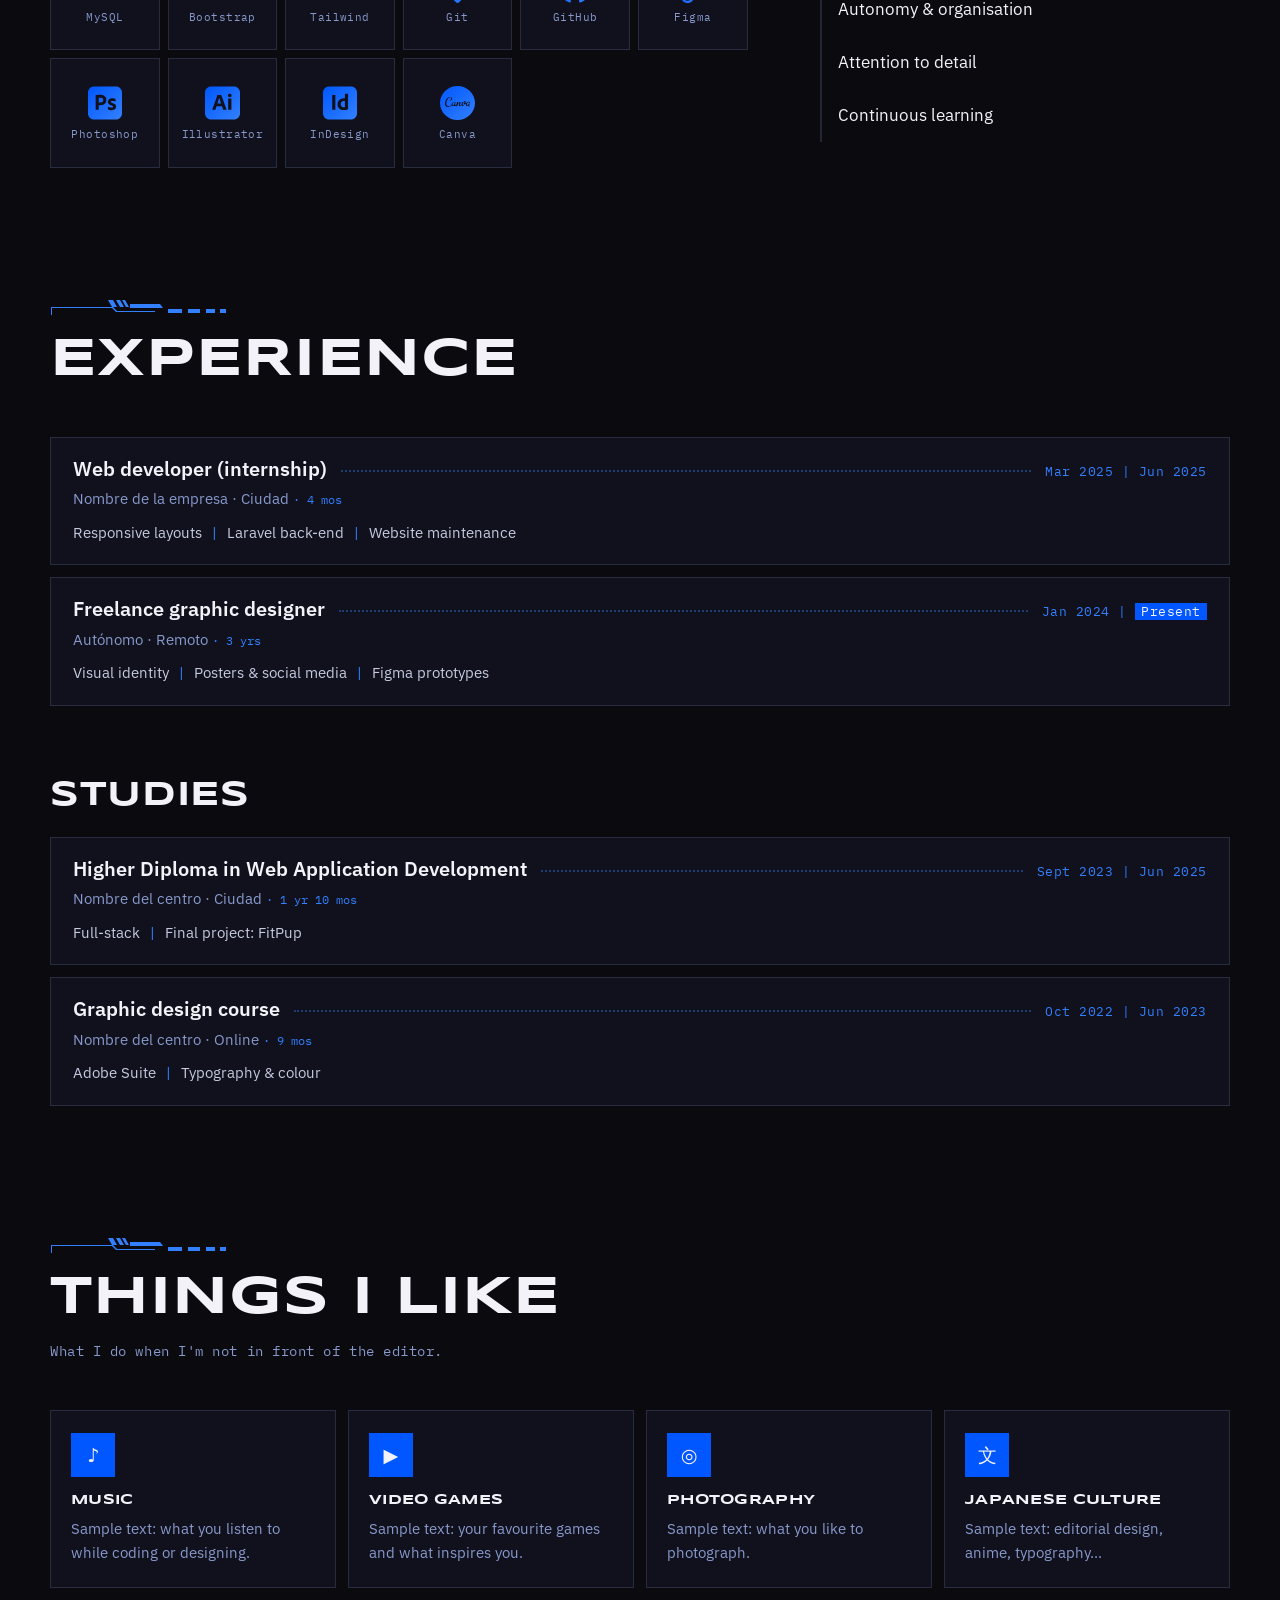
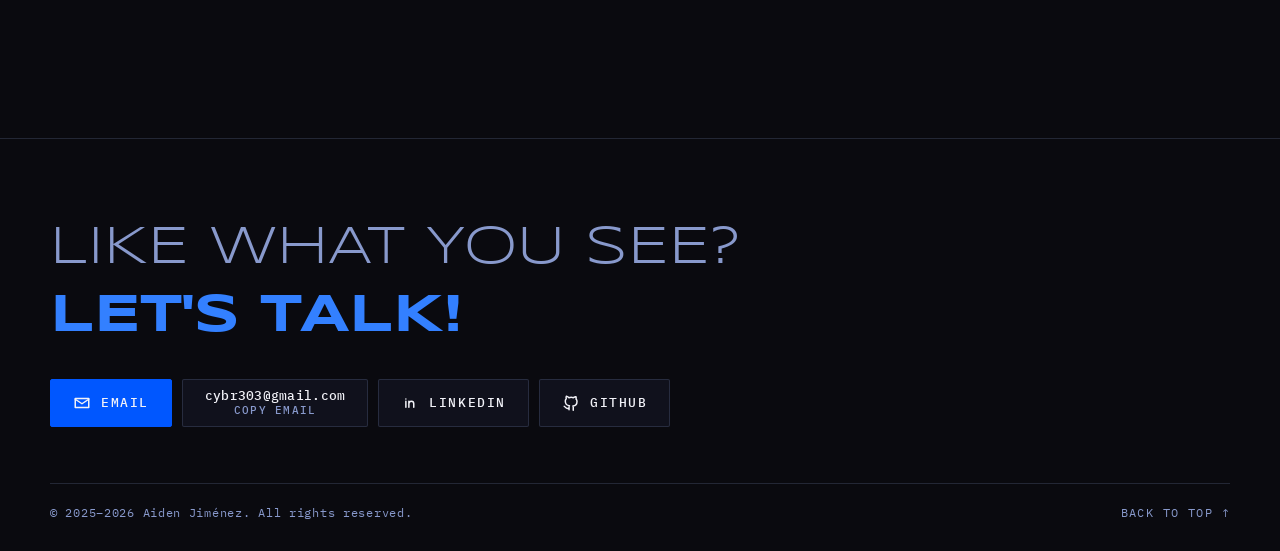
==== commit e237783d: "AXON-inspired restyle, light theme, merged About page and cache busting - New visual identity based " ====
--- a/about.html
+++ b/about.html
@@ -3,12 +3,14 @@
 <head>
     <meta charset="UTF-8">
     <meta name="viewport" content="width=device-width, initial-scale=1.0">
-    <meta name="description" content="Sobre Aiden Jiménez, desarrollador web y diseñador gráfico.">
-    <meta name="theme-color" content="#070a10">
-    <link rel="icon" href="img/battery.svg" type="image/svg+xml">
-    <link rel="preload" href="fonts/space-grotesk-latin-700-normal.woff2" as="font" type="font/woff2" crossorigin>
-    <link rel="stylesheet" href="css/style.css">
-    <title>Sobre mí — 303/AIDEN</title>
+    <meta name="description" content="Sobre Aiden Jiménez: skills, experiencia, estudios y lo que le gusta.">
+    <meta name="theme-color" content="#0a0a0f">
+    <!-- Aplica el tema guardado antes de pintar para evitar un parpadeo -->
+    <script>try{if(localStorage.getItem("portfolio-theme")==="light")document.documentElement.dataset.theme="light"}catch(e){}</script>
+    <link rel="icon" href="img/battery.svg?v=3" type="image/svg+xml">
+    <link rel="preload" href="fonts/syncopate-latin-700-normal.woff2" as="font" type="font/woff2" crossorigin>
+    <link rel="stylesheet" href="css/style.css?v=3">
+    <title>303/AIDEN - Portfolio</title>
 </head>
 
 <body data-page="about">
@@ -17,9 +19,12 @@
     <div data-include="header"></div>
 
     <main id="main" class="page">
-        <section class="section" aria-labelledby="about-title">
+
+        <!-- ============ SOBRE MÍ ============ -->
+        <section class="section" id="about" aria-labelledby="about-title">
             <div class="container">
                 <header class="section-head" data-reveal>
+                    <span class="techbar" aria-hidden="true"></span>
                     <h1 class="section-title" id="about-title" data-reveal data-scramble><span data-i18n="about.heading"></span></h1>
                 </header>
 
@@ -44,21 +49,68 @@
                             <span class="corner corner--bl"></span><span class="corner corner--br"></span>
                         </div>
                         <div class="id-card__contact">
-                            <h2 class="mono" data-i18n="about.contact"></h2>
+                            <h2 data-i18n="about.contact"></h2>
                             <ul data-contact-list></ul>
                         </div>
                     </aside>
                 </div>
             </div>
         </section>
+
+        <!-- ============ SKILLS ============ -->
+        <section class="section" id="skills" aria-labelledby="skills-title">
+            <div class="container">
+                <header class="section-head" data-reveal>
+                    <span class="techbar" aria-hidden="true"></span>
+                    <h2 class="section-title" id="skills-title" data-reveal data-scramble><span data-i18n="skills.heading"></span></h2>
+                </header>
+
+                <div class="skills">
+                    <div data-reveal>
+                        <h3 class="sub-title" data-i18n="skills.software"></h3>
+                        <ul class="skill-grid" data-skill-grid></ul>
+                    </div>
+                    <div data-reveal>
+                        <h3 class="sub-title" data-i18n="skills.soft"></h3>
+                        <ul class="soft-list" data-soft-list></ul>
+                    </div>
+                </div>
+            </div>
+        </section>
+
+        <!-- ============ EXPERIENCIA + ESTUDIOS ============ -->
+        <section class="section" id="experience" aria-labelledby="exp-title">
+            <div class="container">
+                <header class="section-head" data-reveal>
+                    <span class="techbar" aria-hidden="true"></span>
+                    <h2 class="section-title" id="exp-title" data-reveal data-scramble><span data-i18n="exp.heading"></span></h2>
+                </header>
+                <ol class="timeline" data-experience></ol>
+
+                <h3 class="section-title section-title--sm" data-reveal data-scramble><span data-i18n="exp.studies"></span></h3>
+                <ol class="timeline" data-studies></ol>
+            </div>
+        </section>
+
+        <!-- ============ COSAS QUE ME GUSTAN ============ -->
+        <section class="section" id="hobbies" aria-labelledby="hobbies-title">
+            <div class="container">
+                <header class="section-head" data-reveal>
+                    <span class="techbar" aria-hidden="true"></span>
+                    <h2 class="section-title" id="hobbies-title" data-reveal data-scramble><span data-i18n="hobbies.heading"></span></h2>
+                    <p class="section-intro" data-i18n="hobbies.intro"></p>
+                </header>
+                <ul class="hobbies" data-hobbies></ul>
+            </div>
+        </section>
     </main>
 
     <div data-include="footer"></div>
 
-    <script src="data/profile.js"></script>
-    <script src="data/projects.js"></script>
-    <script src="js/i18n.js"></script>
-    <script src="js/main.js"></script>
-    <script src="js/sections.js"></script>
+    <script src="data/profile.js?v=3"></script>
+    <script src="data/projects.js?v=3"></script>
+    <script src="js/i18n.js?v=3"></script>
+    <script src="js/main.js?v=3"></script>
+    <script src="js/sections.js?v=3"></script>
 </body>
 </html>
--- a/css/style.css
+++ b/css/style.css
@@ -1,238 +1,259 @@
 /* ==========================================================================
-   303/AIDEN — Portfolio · estilo cyber/tech
-   Cambia la paleta desde las variables de :root.
-   ========================================================================== */
-
-/* Fuentes alojadas en local (licencia OFL, ver fonts/LICENSE-OFL.txt) */
-@font-face { font-family: "Space Grotesk"; src: url("../fonts/space-grotesk-latin-400-normal.woff2") format("woff2"); font-weight: 400; font-style: normal; font-display: swap; }
-@font-face { font-family: "Space Grotesk"; src: url("../fonts/space-grotesk-latin-500-normal.woff2") format("woff2"); font-weight: 500; font-style: normal; font-display: swap; }
-@font-face { font-family: "Space Grotesk"; src: url("../fonts/space-grotesk-latin-700-normal.woff2") format("woff2"); font-weight: 700; font-style: normal; font-display: swap; }
-@font-face { font-family: "JetBrains Mono"; src: url("../fonts/jetbrains-mono-latin-400-normal.woff2") format("woff2"); font-weight: 400; font-style: normal; font-display: swap; }
-@font-face { font-family: "JetBrains Mono"; src: url("../fonts/jetbrains-mono-latin-600-normal.woff2") format("woff2"); font-weight: 600; font-style: normal; font-display: swap; }
-@font-face { font-family: "Caveat"; src: url("../fonts/caveat-latin-500-normal.woff2") format("woff2"); font-weight: 500; font-style: normal; font-display: swap; }
-
+   303/AIDEN — Portfolio
+   Identidad inspirada en AXON: cybercore + brutalismo + editorial japonés.
+   Paleta: Axon Black #0A0A0F · Signal Blue #0057FF · Node Blue #3380FF
+           Static White #F2F2F8 · Steel Freq #8899CC
+   Tema oscuro por defecto; el claro se activa con [data-theme="light"].
+   ========================================================================== */
+
+/* Fuentes alojadas en local (licencias en fonts/) */
+@font-face { font-family: "Syncopate"; src: url("../fonts/syncopate-latin-400-normal.woff2") format("woff2"); font-weight: 400; font-display: swap; }
+@font-face { font-family: "Syncopate"; src: url("../fonts/syncopate-latin-700-normal.woff2") format("woff2"); font-weight: 700; font-display: swap; }
+@font-face { font-family: "IBM Plex Sans"; src: url("../fonts/ibm-plex-sans-latin-400-normal.woff2") format("woff2"); font-weight: 400; font-display: swap; }
+@font-face { font-family: "IBM Plex Sans"; src: url("../fonts/ibm-plex-sans-latin-500-normal.woff2") format("woff2"); font-weight: 500; font-display: swap; }
+@font-face { font-family: "IBM Plex Sans"; src: url("../fonts/ibm-plex-sans-latin-600-normal.woff2") format("woff2"); font-weight: 600; font-display: swap; }
+@font-face { font-family: "IBM Plex Mono"; src: url("../fonts/ibm-plex-mono-latin-400-normal.woff2") format("woff2"); font-weight: 400; font-display: swap; }
+@font-face { font-family: "IBM Plex Mono"; src: url("../fonts/ibm-plex-mono-latin-500-normal.woff2") format("woff2"); font-weight: 500; font-display: swap; }
+@font-face { font-family: "IBM Plex Mono"; src: url("../fonts/ibm-plex-mono-latin-600-normal.woff2") format("woff2"); font-weight: 600; font-display: swap; }
+@font-face { font-family: "Caveat"; src: url("../fonts/caveat-latin-500-normal.woff2") format("woff2"); font-weight: 500; font-display: swap; }
+
+/* ---------- Tema oscuro (por defecto) ---------- */
 :root {
-  --bg: #070a10;
-  --bg-2: #0b1019;
-  --panel: rgba(14, 20, 32, 0.72);
-  --panel-solid: #0e1420;
-  --line: rgba(140, 170, 210, 0.14);
-  --line-strong: rgba(45, 226, 176, 0.4);
-  --text: #e6edf6;
-  --muted: #8b98ab;
-  --neon: #2de2b0;
-  --neon-rgb: 45 226 176;
-  --violet: #8b5cf6;
-  --violet-rgb: 139 92 246;
-  --pink: #ff4d8d;
+  --bg: #0a0a0f;
+  --bg-2: #10111a;
+  --surface: rgb(18 20 32 / 0.78);
+  --surface-solid: #12141f;
+  --line: rgb(136 153 204 / 0.2);
+  --line-strong: rgb(51 128 255 / 0.6);
+  --text: #f2f2f8;
+  --text-2: #c5cae0;
+  --muted: #8899cc;
+  --accent: #3380ff;          /* texto y líneas en azul */
+  --accent-rgb: 51 128 255;
+  --signal: #0057ff;          /* rellenos (botones, bloques) */
+  --on-signal: #f2f2f8;
+  --grid: rgb(0 87 255 / 0.1);
+  --watermark: rgb(0 87 255 / 0.07);
+  --header-bg: rgb(10 10 15 / 0.82);
+  --shadow: rgb(0 0 0 / 0.6);
+  --bezel-a: #1b1e2c;
+  --bezel-b: #0d0e16;
+  --stand: #161927;
   --note: #f4e04d;
-  --grad: linear-gradient(120deg, var(--neon), var(--violet));
-
-  --f-sans: "Space Grotesk", system-ui, -apple-system, "Segoe UI", sans-serif;
-  --f-mono: "JetBrains Mono", ui-monospace, "SFMono-Regular", Menlo, monospace;
+  --note-text: #1a1706;
+
+  --f-display: "Syncopate", "Arial Black", sans-serif;
+  --f-sans: "IBM Plex Sans", system-ui, -apple-system, "Segoe UI", sans-serif;
+  --f-mono: "IBM Plex Mono", ui-monospace, "SFMono-Regular", Menlo, monospace;
   --f-hand: "Caveat", "Comic Sans MS", cursive;
 
-  --radius: 14px;
-  --radius-sm: 8px;
+  --radius: 2px;
+  --border: 1.5px;
   --header-h: 68px;
   --ease: cubic-bezier(0.2, 0.8, 0.2, 1);
   --container: 1180px;
   color-scheme: dark;
 }
 
+/* ---------- Tema claro ---------- */
+:root[data-theme="light"] {
+  --bg: #f2f2f8;
+  --bg-2: #e6e7f0;
+  --surface: rgb(255 255 255 / 0.85);
+  --surface-solid: #ffffff;
+  --line: rgb(10 10 15 / 0.14);
+  --line-strong: rgb(0 87 255 / 0.65);
+  --text: #0a0a0f;
+  --text-2: #2a2d3e;
+  --muted: #55618f;
+  --accent: #0057ff;
+  --accent-rgb: 0 87 255;
+  --grid: rgb(0 87 255 / 0.08);
+  --watermark: rgb(0 87 255 / 0.06);
+  --header-bg: rgb(242 242 248 / 0.86);
+  --shadow: rgb(10 10 15 / 0.18);
+  --bezel-a: #dcdee9;
+  --bezel-b: #c4c7d7;
+  --stand: #bcc0d2;
+  color-scheme: light;
+}
+
 /* ---------- Base ---------- */
 *, *::before, *::after { box-sizing: border-box; }
 html { scroll-behavior: smooth; scroll-padding-top: calc(var(--header-h) + 16px); -webkit-text-size-adjust: 100%; }
 body {
-  margin: 0;
-  min-height: 100vh;
-  background: var(--bg);
-  color: var(--text);
-  font-family: var(--f-sans);
-  font-size: 1.0625rem;
-  line-height: 1.6;
-  overflow-x: hidden;
+  margin: 0; min-height: 100vh; overflow-x: hidden;
+  background: var(--bg); color: var(--text);
+  font-family: var(--f-sans); font-size: 1.0625rem; line-height: 1.6;
   -webkit-font-smoothing: antialiased;
+  transition: background-color 0.3s, color 0.3s;
 }
 body.no-scroll { overflow: hidden; }
 [hidden] { display: none !important; }
 img { max-width: 100%; display: block; }
 a { color: inherit; }
 button { font: inherit; color: inherit; }
-h1, h2, h3, h4 { margin: 0; line-height: 1.1; font-weight: 700; letter-spacing: -0.02em; }
+h1, h2, h3, h4 { margin: 0; line-height: 1.1; font-weight: 600; }
 p { margin: 0; }
 ul, ol { margin: 0; padding: 0; list-style: none; }
-::selection { background: rgb(var(--neon-rgb) / 0.3); color: #fff; }
-:focus-visible { outline: 2px solid var(--neon); outline-offset: 3px; border-radius: 4px; }
-
-.mono { font-family: var(--f-mono); letter-spacing: 0; }
-.sr-only {
-  position: absolute !important; width: 1px; height: 1px; padding: 0; margin: -1px;
-  overflow: hidden; clip: rect(0 0 0 0); white-space: nowrap; border: 0;
-}
+::selection { background: var(--signal); color: var(--on-signal); }
+:focus-visible { outline: 2px solid var(--accent); outline-offset: 3px; }
+
+.mono { font-family: var(--f-mono); }
+.sr-only { position: absolute !important; width: 1px; height: 1px; padding: 0; margin: -1px; overflow: hidden; clip: rect(0 0 0 0); white-space: nowrap; border: 0; }
 .skip-link {
   position: fixed; top: 8px; left: 8px; z-index: 100; padding: 8px 14px;
-  background: var(--neon); color: var(--bg); border-radius: var(--radius-sm);
+  background: var(--signal); color: var(--on-signal); font-family: var(--f-mono); font-size: 0.85rem;
   transform: translateY(-150%); transition: transform 0.2s;
 }
 .skip-link:focus { transform: none; }
 .container { width: min(var(--container), 100% - 32px); margin-inline: auto; }
 
-/* ---------- Fondo animado ---------- */
+/* ---------- Fondo: retícula ---------- */
 .bg-fx { position: fixed; inset: 0; z-index: -1; pointer-events: none; overflow: hidden; }
 .bg-fx__grid {
-  position: absolute; inset: -60px;
+  position: absolute; inset: -64px;
   background-image:
-    linear-gradient(rgb(var(--neon-rgb) / 0.05) 1px, transparent 1px),
-    linear-gradient(90deg, rgb(var(--neon-rgb) / 0.05) 1px, transparent 1px);
-  background-size: 60px 60px;
-  mask-image: radial-gradient(ellipse at 50% 20%, #000 20%, transparent 75%);
-  animation: grid-move 22s linear infinite;
-}
-.bg-fx__glow {
-  position: absolute; inset: 0;
-  background:
-    radial-gradient(600px 400px at 85% 10%, rgb(var(--violet-rgb) / 0.16), transparent 70%),
-    radial-gradient(700px 500px at 10% 60%, rgb(var(--neon-rgb) / 0.08), transparent 70%);
-}
-@keyframes grid-move { to { transform: translate3d(0, 60px, 0); } }
+    linear-gradient(var(--grid) 1px, transparent 1px),
+    linear-gradient(90deg, var(--grid) 1px, transparent 1px);
+  background-size: 64px 64px;
+  -webkit-mask-image: radial-gradient(ellipse at 50% 20%, #000 25%, transparent 78%);
+  mask-image: radial-gradient(ellipse at 50% 20%, #000 25%, transparent 78%);
+  animation: grid-move 24s linear infinite;
+}
+.bg-fx__glow { position: absolute; inset: 0; background: radial-gradient(700px 480px at 85% 5%, rgb(0 87 255 / 0.14), transparent 70%); }
+@keyframes grid-move { to { transform: translate3d(0, 64px, 0); } }
+
+/* Barra técnica decorativa (motivo de AXON) */
+.techbar { display: block; width: 190px; height: 20px; background: url("../img/techbar.svg") no-repeat left center / contain; }
 
 /* ---------- Cabecera ---------- */
 .site-header {
   position: fixed; inset: 0 0 auto; z-index: 50; height: var(--header-h);
   display: flex; align-items: center; justify-content: space-between; gap: 16px;
   padding-inline: max(16px, calc((100% - var(--container)) / 2));
-  transition: background 0.3s, border-color 0.3s, backdrop-filter 0.3s;
-  border-bottom: 1px solid transparent;
+  border-bottom: var(--border) solid transparent;
+  transition: background 0.3s, border-color 0.3s;
 }
 .site-header.is-scrolled, .site-header.menu-open {
-  background: rgb(7 10 16 / 0.78);
-  backdrop-filter: blur(14px) saturate(140%);
-  -webkit-backdrop-filter: blur(14px) saturate(140%);
+  background: var(--header-bg);
+  backdrop-filter: blur(14px) saturate(140%); -webkit-backdrop-filter: blur(14px) saturate(140%);
   border-bottom-color: var(--line);
 }
-.brand { font-family: var(--f-mono); font-weight: 600; font-size: 1.05rem; text-decoration: none; display: inline-flex; align-items: baseline; white-space: nowrap; }
-.brand__num { color: var(--neon); }
-.brand__slash { color: var(--violet); margin-inline: 2px; }
-.brand:hover .brand__name { text-shadow: 2px 0 var(--pink), -2px 0 var(--neon); }
+.brand { font-family: var(--f-mono); font-weight: 600; font-size: 1.05rem; letter-spacing: 0.08em; text-decoration: none; display: inline-flex; align-items: baseline; white-space: nowrap; }
+.brand__num { color: var(--accent); }
+.brand__slash { color: var(--muted); margin-inline: 2px; }
+.brand:hover .brand__name { color: var(--accent); }
 
 .header-actions { display: flex; align-items: center; gap: 6px; }
-.header-link, .lang-toggle {
-  display: inline-flex; align-items: center; gap: 6px;
-  height: 38px; padding: 0 12px; border-radius: 999px;
-  font-family: var(--f-mono); font-size: 0.82rem; text-decoration: none;
-  border: 1px solid transparent; background: none; cursor: pointer;
+.header-link, .lang-toggle, .theme-toggle, .menu-btn {
+  display: inline-flex; align-items: center; justify-content: center; gap: 6px; height: 40px;
+  font-family: var(--f-mono); font-size: 0.78rem; letter-spacing: 0.1em; text-transform: uppercase; text-decoration: none;
+  border: var(--border) solid transparent; border-radius: var(--radius); background: none; cursor: pointer;
   color: var(--muted); transition: color 0.2s, border-color 0.2s, background 0.2s;
 }
-.header-link:hover, .lang-toggle:hover { color: var(--text); border-color: var(--line); background: rgb(255 255 255 / 0.03); }
-.header-link svg { width: 16px; height: 16px; fill: none; stroke: currentColor; stroke-width: 2; stroke-linecap: round; stroke-linejoin: round; }
-.header-link--cv { color: var(--neon); border-color: rgb(var(--neon-rgb) / 0.35); }
-.header-link--cv:hover { color: var(--bg); background: var(--neon); border-color: var(--neon); }
-.lang-toggle { border-color: var(--line); }
-.lang-toggle [data-lang-option] { transition: color 0.2s; }
-.lang-toggle [data-lang-option].is-active { color: var(--neon); font-weight: 600; }
+.header-link, .lang-toggle { padding: 0 12px; }
+.header-link:hover, .lang-toggle:hover, .theme-toggle:hover, .menu-btn:hover { color: var(--text); border-color: var(--line-strong); }
+.header-link svg, .theme-toggle svg { width: 16px; height: 16px; fill: none; stroke: currentColor; stroke-width: 2; stroke-linecap: round; stroke-linejoin: round; }
+.header-link--cv { color: var(--on-signal); background: var(--signal); border-color: var(--signal); }
+.header-link--cv:hover { color: var(--on-signal); background: #3380ff; border-color: #3380ff; }
+.lang-toggle, .theme-toggle, .menu-btn { border-color: var(--line); }
+.lang-toggle [data-lang-option].is-active { color: var(--accent); font-weight: 600; }
 .lang-toggle__sep { opacity: 0.4; }
-
-.menu-btn {
-  width: 42px; height: 42px; border-radius: 12px; border: 1px solid var(--line);
-  background: rgb(255 255 255 / 0.02); cursor: pointer; display: grid; place-items: center;
-  transition: border-color 0.2s;
-}
-.menu-btn:hover { border-color: var(--line-strong); }
+.theme-toggle { width: 40px; }
+.theme-toggle .icon-sun { display: none; }
+:root[data-theme="light"] .theme-toggle .icon-sun { display: block; }
+:root[data-theme="light"] .theme-toggle .icon-moon { display: none; }
+
+.menu-btn { width: 42px; color: var(--text); }
 .menu-btn__lines { display: grid; gap: 5px; width: 18px; }
-.menu-btn__lines i { display: block; height: 2px; background: var(--text); border-radius: 2px; transition: transform 0.3s var(--ease), opacity 0.2s; }
-.menu-btn__lines i:nth-child(2) { width: 70%; justify-self: end; }
+.menu-btn__lines i { display: block; height: 2px; background: currentColor; transition: transform 0.3s var(--ease), opacity 0.2s; }
+.menu-btn__lines i:nth-child(2) { width: 60%; justify-self: end; }
 .menu-btn[aria-expanded="true"] .menu-btn__lines i:nth-child(1) { transform: translateY(7px) rotate(45deg); }
 .menu-btn[aria-expanded="true"] .menu-btn__lines i:nth-child(2) { opacity: 0; }
 .menu-btn[aria-expanded="true"] .menu-btn__lines i:nth-child(3) { transform: translateY(-7px) rotate(-45deg); }
 
 .site-menu {
-  position: absolute; top: calc(var(--header-h) - 4px); right: max(16px, calc((100% - var(--container)) / 2));
-  width: min(300px, calc(100vw - 32px));
-  background: rgb(11 16 25 / 0.96); backdrop-filter: blur(16px);
-  border: 1px solid var(--line); border-radius: var(--radius); padding: 10px;
-  box-shadow: 0 20px 60px rgb(0 0 0 / 0.5), 0 0 0 1px rgb(var(--neon-rgb) / 0.05);
-  opacity: 0; transform: translateY(-8px) scale(0.98); transform-origin: top right;
-  transition: opacity 0.22s var(--ease), transform 0.22s var(--ease);
+  position: absolute; top: calc(var(--header-h) - 2px); right: max(16px, calc((100% - var(--container)) / 2));
+  width: min(300px, calc(100vw - 32px)); padding: 8px;
+  background: var(--surface-solid); border: var(--border) solid var(--line); border-top: 3px solid var(--signal);
+  box-shadow: 0 24px 60px var(--shadow);
+  opacity: 0; transform: translateY(-8px); transition: opacity 0.22s var(--ease), transform 0.22s var(--ease);
 }
 .site-menu.is-open { opacity: 1; transform: none; }
 .site-menu a {
-  display: flex; gap: 14px; align-items: baseline; padding: 11px 12px; border-radius: 10px;
-  text-decoration: none; font-weight: 500; transition: background 0.2s, color 0.2s, padding 0.2s;
-}
-.site-menu a .mono { font-size: 0.75rem; color: var(--violet); }
-.site-menu a:hover, .site-menu a.is-current { background: rgb(var(--neon-rgb) / 0.08); color: var(--neon); padding-left: 18px; }
+  display: block; padding: 11px 12px; text-decoration: none;
+  font-family: var(--f-mono); font-size: 0.85rem; letter-spacing: 0.08em; text-transform: uppercase;
+  border-left: 2px solid transparent; transition: background 0.2s, color 0.2s, border-color 0.2s;
+}
+.site-menu a:hover, .site-menu a.is-current { color: var(--accent); background: rgb(var(--accent-rgb) / 0.08); border-left-color: var(--accent); }
 
 /* ---------- Botones y chips ---------- */
 .btn {
   --b: var(--line);
-  position: relative; display: inline-flex; align-items: center; justify-content: center; gap: 8px;
-  min-height: 46px; padding: 0 22px; border-radius: 999px; border: 1px solid var(--b);
-  font-weight: 600; font-size: 0.95rem; text-decoration: none; cursor: pointer; background: none;
-  transition: transform 0.2s var(--ease), background 0.2s, color 0.2s, border-color 0.2s, box-shadow 0.25s;
+  position: relative; display: inline-flex; align-items: center; justify-content: center; gap: 10px;
+  min-height: 48px; padding: 0 22px; border: var(--border) solid var(--b); border-radius: var(--radius); background: none;
+  font-family: var(--f-mono); font-weight: 500; font-size: 0.82rem; letter-spacing: 0.12em; text-transform: uppercase; text-decoration: none; cursor: pointer;
+  transition: background 0.2s, color 0.2s, border-color 0.2s, box-shadow 0.25s;
   overflow: hidden; isolation: isolate;
 }
 .btn svg { width: 18px; height: 18px; fill: none; stroke: currentColor; stroke-width: 2; stroke-linecap: round; stroke-linejoin: round; }
-.btn:hover { transform: translateY(-2px); }
-.btn:active { transform: translateY(0); }
-.btn--primary { background: var(--neon); color: #04120d; border-color: var(--neon); box-shadow: 0 0 0 0 rgb(var(--neon-rgb) / 0.5); }
-.btn--primary:hover { box-shadow: 0 8px 30px -6px rgb(var(--neon-rgb) / 0.6); }
+.btn--primary { background: var(--signal); color: var(--on-signal); --b: var(--signal); }
+.btn--primary:hover { background: #3380ff; --b: #3380ff; box-shadow: 6px 6px 0 rgb(var(--accent-rgb) / 0.25); }
 .btn--primary::after {
   content: ""; position: absolute; inset: 0; z-index: -1;
-  background: linear-gradient(100deg, transparent 30%, rgb(255 255 255 / 0.5) 50%, transparent 70%);
+  background: linear-gradient(100deg, transparent 30%, rgb(255 255 255 / 0.35) 50%, transparent 70%);
   transform: translateX(-120%); transition: transform 0.6s var(--ease);
 }
 .btn--primary:hover::after { transform: translateX(120%); }
-.btn--ghost { color: var(--text); background: rgb(255 255 255 / 0.02); }
-.btn--ghost:hover { --b: var(--line-strong); color: var(--neon); background: rgb(var(--neon-rgb) / 0.06); }
-.btn--copy { flex-direction: column; gap: 0; line-height: 1.2; padding-block: 6px; }
-.btn--copy .mono { font-size: 0.85rem; font-weight: 400; }
-.btn__hint { font-size: 0.7rem; color: var(--muted); font-weight: 400; }
+.btn--ghost { color: var(--text); background: var(--surface); }
+.btn--ghost:hover { --b: var(--accent); color: var(--accent); }
+.btn--copy { flex-direction: column; gap: 0; line-height: 1.25; padding-block: 6px; text-transform: none; letter-spacing: 0.02em; }
+.btn__hint { font-size: 0.66rem; color: var(--muted); text-transform: uppercase; letter-spacing: 0.12em; }
 
 .icon-btn {
-  width: 44px; height: 44px; flex: none; border-radius: 50%; border: 1px solid var(--line);
-  background: var(--panel); cursor: pointer; font-size: 1.1rem; display: grid; place-items: center;
-  transition: border-color 0.2s, color 0.2s, background 0.2s, transform 0.2s;
-}
-.icon-btn:hover:not(:disabled) { border-color: var(--neon); color: var(--neon); transform: scale(1.06); }
-.icon-btn:disabled { opacity: 0.35; cursor: default; }
+  width: 44px; height: 44px; flex: none; border: var(--border) solid var(--line); border-radius: var(--radius);
+  background: var(--surface-solid); cursor: pointer; font-size: 1.1rem; display: grid; place-items: center;
+  transition: border-color 0.2s, color 0.2s;
+}
+.icon-btn:hover { border-color: var(--accent); color: var(--accent); }
 
 .chip {
-  display: inline-flex; align-items: center; gap: 8px; padding: 7px 14px; border-radius: 999px;
-  border: 1px solid var(--line); background: rgb(255 255 255 / 0.02); cursor: pointer;
-  font-size: 0.88rem; font-weight: 500; text-decoration: none; color: var(--muted);
-  transition: color 0.2s, border-color 0.2s, background 0.2s, transform 0.2s;
-}
-.chip:hover { color: var(--text); border-color: var(--line-strong); transform: translateY(-1px); }
-.chip.is-active { color: #04120d; background: var(--neon); border-color: var(--neon); }
-.chip__n { font-size: 0.7rem; opacity: 0.7; }
-.chip--link .mono { color: var(--violet); }
-.chip--link:hover .mono { color: var(--neon); }
+  display: inline-flex; align-items: center; gap: 8px; padding: 7px 12px; border: var(--border) solid var(--line); border-radius: var(--radius);
+  background: var(--surface); cursor: pointer; text-decoration: none; color: var(--muted);
+  font-family: var(--f-mono); font-size: 0.74rem; letter-spacing: 0.1em; text-transform: uppercase;
+  transition: color 0.2s, border-color 0.2s, background 0.2s;
+}
+.chip:hover { color: var(--text); border-color: var(--line-strong); }
+.chip.is-active { color: var(--on-signal); background: var(--signal); border-color: var(--signal); }
+.chip__n { opacity: 0.7; }
+.chip--link .mono { color: var(--accent); }
 
 /* ---------- Secciones ---------- */
-.section { padding-block: clamp(72px, 12vw, 140px) 0; position: relative; }
+.section { padding-block: clamp(72px, 11vw, 130px) 0; position: relative; }
 .section-head { margin-bottom: clamp(28px, 5vw, 48px); }
-.kicker { color: var(--violet); font-size: 0.85rem; margin-bottom: 8px; }
+.section-head .techbar { margin-bottom: 14px; }
+.kicker { color: var(--accent); font-family: var(--f-mono); font-size: 0.8rem; letter-spacing: 0.2em; margin-bottom: 8px; }
 .section-title {
-  font-size: clamp(2.2rem, 6vw, 4rem); text-transform: uppercase; letter-spacing: 0.02em;
-  background: var(--grad); -webkit-background-clip: text; background-clip: text; color: transparent;
-  display: inline-block; min-height: 1.1em;
-}
-.section-title--sm { font-size: clamp(1.6rem, 4vw, 2.4rem); margin: 64px 0 24px; }
-.section-intro { color: var(--muted); margin-top: 10px; }
-.sub-title { font-size: 0.9rem; color: var(--neon); text-transform: uppercase; letter-spacing: 0.08em; font-weight: 600; margin-bottom: 18px; }
-.sub-title::before { content: "> "; color: var(--violet); }
-
-.panel {
-  position: relative; background: var(--panel); border: 1px solid var(--line); border-radius: var(--radius);
-  backdrop-filter: blur(8px); -webkit-backdrop-filter: blur(8px);
-}
+  font-family: var(--f-display); font-weight: 700; text-transform: uppercase;
+  font-size: clamp(1.8rem, 5vw, 3.4rem); letter-spacing: 0.02em; line-height: 1.05; color: var(--text);
+  display: inline-block; min-height: 1.05em;
+}
+.section-title--sm { font-size: clamp(1.3rem, 3.4vw, 2.1rem); margin: 72px 0 24px; }
+.section-intro { color: var(--muted); margin-top: 14px; font-family: var(--f-mono); font-size: 0.85rem; letter-spacing: 0.04em; }
+/* Etiqueta con barra lateral azul, como en el moodboard */
+.sub-title {
+  font-family: var(--f-mono); font-size: 0.74rem; font-weight: 500; letter-spacing: 0.3em; text-transform: uppercase;
+  color: var(--muted); border-left: 2px solid var(--signal); padding-left: 10px; margin-bottom: 18px;
+}
+
+.panel { position: relative; background: var(--surface); border: var(--border) solid var(--line); border-radius: var(--radius); }
 
 /* Brillo que sigue al cursor */
 [data-glow] { position: relative; }
 [data-glow]::before {
-  content: ""; position: absolute; inset: 0; border-radius: inherit; pointer-events: none; z-index: 0;
-  background: radial-gradient(260px circle at var(--mx, 50%) var(--my, 50%), rgb(var(--neon-rgb) / 0.12), transparent 60%);
+  content: ""; position: absolute; inset: 0; pointer-events: none; z-index: 0;
+  background: radial-gradient(260px circle at var(--mx, 50%) var(--my, 50%), rgb(var(--accent-rgb) / 0.12), transparent 60%);
   opacity: 0; transition: opacity 0.3s;
 }
 [data-glow]:hover::before { opacity: 1; }
@@ -243,20 +264,16 @@
 
 /* Efecto glitch (usa data-text con el mismo texto) */
 .glitch { position: relative; }
-.glitch::before, .glitch::after {
-  content: attr(data-text); position: absolute; inset: 0; pointer-events: none;
-  background: inherit; -webkit-background-clip: inherit; background-clip: inherit;
-  opacity: 0;
-}
-.glitch::before { color: var(--pink); -webkit-text-fill-color: var(--pink); animation: glitch-a 5s infinite steps(1); }
-.glitch::after { color: var(--neon); -webkit-text-fill-color: var(--neon); animation: glitch-b 5s infinite steps(1); }
+.glitch::before, .glitch::after { content: attr(data-text); position: absolute; inset: 0; pointer-events: none; opacity: 0; }
+.glitch::before { color: #0057ff; -webkit-text-fill-color: #0057ff; animation: glitch-a 5s infinite steps(1); }
+.glitch::after { color: #8899cc; -webkit-text-fill-color: #8899cc; animation: glitch-b 5s infinite steps(1); }
 .glitch:hover::before, .glitch.glitch-once::before { animation: glitch-a 0.6s steps(1) 2; }
 .glitch:hover::after, .glitch.glitch-once::after { animation: glitch-b 0.6s steps(1) 2; }
 @keyframes glitch-a {
   0%, 91%, 100% { opacity: 0; transform: none; clip-path: inset(0 0 100% 0); }
-  92% { opacity: 0.85; transform: translate(-4px, 1px); clip-path: inset(10% 0 60% 0); }
-  94% { opacity: 0.85; transform: translate(3px, -1px); clip-path: inset(55% 0 20% 0); }
-  96% { opacity: 0.85; transform: translate(-2px, 0); clip-path: inset(30% 0 45% 0); }
+  92% { opacity: 0.9; transform: translate(-4px, 1px); clip-path: inset(10% 0 60% 0); }
+  94% { opacity: 0.9; transform: translate(3px, -1px); clip-path: inset(55% 0 20% 0); }
+  96% { opacity: 0.9; transform: translate(-2px, 0); clip-path: inset(30% 0 45% 0); }
 }
 @keyframes glitch-b {
   0%, 91%, 100% { opacity: 0; transform: none; clip-path: inset(0 0 100% 0); }
@@ -265,42 +282,46 @@
   97% { opacity: 0.8; transform: translate(2px, -1px); clip-path: inset(40% 0 35% 0); }
 }
 @keyframes blink { 50% { opacity: 0; } }
-.caret { color: var(--neon); animation: blink 1s steps(1) infinite; margin-left: 1px; }
-
-/* ==========================================================================
-   HERO — monitor
+.caret { color: #3380ff; animation: blink 1s steps(1) infinite; margin-left: 1px; }
+
+/* ==========================================================================
+   HOME — monitor
    ========================================================================== */
 .hero {
-  min-height: 100svh; display: flex; align-items: center; position: relative;
-  padding: calc(var(--header-h) + 24px) 0 90px;
-}
+  min-height: 100svh; display: flex; align-items: center; position: relative; isolation: isolate;
+  padding: calc(var(--header-h) + 28px) 0 64px;
+}
+/* "303" gigante de fondo, como la X de AXON */
+.hero__watermark {
+  position: absolute; inset: 0; z-index: -1; display: grid; place-items: center; pointer-events: none; overflow: hidden;
+  font-family: var(--f-display); font-weight: 700; font-size: clamp(10rem, 34vw, 30rem); letter-spacing: -0.02em;
+  color: var(--watermark); user-select: none;
+}
+/* Esquinas tipo visor */
+.hud { position: absolute; width: 18px; height: 18px; border: 0 solid var(--text); opacity: 0.8; }
+.hud--tl { top: calc(var(--header-h) + 12px); left: 24px; border-width: 4px 0 0 4px; }
+.hud--tr { top: calc(var(--header-h) + 12px); right: 24px; border-width: 4px 4px 0 0; }
+.hud--bl { bottom: 24px; left: 24px; border-width: 0 0 4px 4px; }
+.hud--br { bottom: 24px; right: 24px; border-width: 0 4px 4px 0; }
 .hero__inner { display: flex; flex-direction: column; align-items: center; gap: 36px; }
 
-.monitor {
-  position: relative; width: min(900px, 100%);
-  animation: rise 1s var(--ease) both;
-}
-@keyframes rise { from { opacity: 0; transform: translateY(40px) scale(0.97); } }
+.monitor { position: relative; width: min(900px, 100%); animation: rise 1s var(--ease) both; }
+@keyframes rise { from { opacity: 0; transform: translateY(40px); } }
 .monitor__bezel {
-  position: relative; padding: 14px; border-radius: 20px;
-  background: linear-gradient(160deg, #161d2b, #0b0f17);
-  border: 1px solid rgb(255 255 255 / 0.08);
-  box-shadow:
-    0 40px 80px -30px rgb(0 0 0 / 0.8),
-    0 0 0 1px rgb(0 0 0 / 0.6) inset,
-    0 0 80px -20px rgb(var(--neon-rgb) / 0.35);
-}
-.monitor__led {
-  position: absolute; bottom: 5px; left: 50%; width: 5px; height: 5px; border-radius: 50%;
-  background: var(--neon); box-shadow: 0 0 8px var(--neon); transform: translateX(-50%);
-  animation: blink 3s steps(1) infinite;
-}
+  position: relative; padding: 14px; border-radius: 10px;
+  background: linear-gradient(160deg, var(--bezel-a), var(--bezel-b));
+  border: var(--border) solid var(--line);
+  box-shadow: 0 40px 80px -30px var(--shadow), 0 0 90px -30px rgb(0 87 255 / 0.55);
+}
+.monitor__led { position: absolute; bottom: 5px; left: 50%; width: 5px; height: 5px; border-radius: 50%; background: #3380ff; box-shadow: 0 0 8px #3380ff; transform: translateX(-50%); animation: blink 3s steps(1) infinite; }
+/* La pantalla siempre es oscura, en los dos temas */
 .monitor__screen {
-  position: relative; overflow: hidden; border-radius: 10px; aspect-ratio: 16 / 9;
+  position: relative; overflow: hidden; border-radius: 4px; aspect-ratio: 16 / 9; color: #f2f2f8;
   background:
-    radial-gradient(ellipse at 30% 30%, rgb(var(--neon-rgb) / 0.08), transparent 60%),
-    radial-gradient(ellipse at 80% 80%, rgb(var(--violet-rgb) / 0.12), transparent 60%),
-    #05080d;
+    linear-gradient(rgb(0 87 255 / 0.07) 1px, transparent 1px) 0 0 / 32px 32px,
+    linear-gradient(90deg, rgb(0 87 255 / 0.07) 1px, transparent 1px) 0 0 / 32px 32px,
+    radial-gradient(ellipse at 25% 30%, rgb(0 87 255 / 0.18), transparent 60%),
+    #06070c;
   display: flex; flex-direction: column;
 }
 .monitor__screen.is-on { animation: power-on 0.6s ease-out; }
@@ -309,46 +330,34 @@
   40% { filter: brightness(2); clip-path: inset(0 0 0 0); }
   100% { filter: none; }
 }
-.screen-scan {
-  position: absolute; inset: 0; pointer-events: none;
-  background: repeating-linear-gradient(to bottom, rgb(255 255 255 / 0.025) 0 1px, transparent 1px 3px);
-}
-.screen-scan::after {
-  content: ""; position: absolute; left: 0; right: 0; height: 120px; top: -120px;
-  background: linear-gradient(to bottom, transparent, rgb(var(--neon-rgb) / 0.06), transparent);
-  animation: scan 6s linear infinite;
-}
+.screen-scan { position: absolute; inset: 0; pointer-events: none; background: repeating-linear-gradient(to bottom, rgb(255 255 255 / 0.025) 0 1px, transparent 1px 3px); }
+.screen-scan::after { content: ""; position: absolute; left: 0; right: 0; height: 120px; top: -120px; background: linear-gradient(to bottom, transparent, rgb(51 128 255 / 0.08), transparent); animation: scan 6s linear infinite; }
 @keyframes scan { to { top: 110%; } }
 .screen-bar {
   display: flex; align-items: center; justify-content: space-between; gap: 12px;
-  padding: 10px 14px; font-size: 0.72rem; color: var(--muted);
-  border-bottom: 1px solid rgb(255 255 255 / 0.05); background: rgb(255 255 255 / 0.015);
+  padding: 10px 14px; font-size: 0.7rem; letter-spacing: 0.1em; color: #8899cc;
+  border-bottom: 1px solid rgb(136 153 204 / 0.15);
 }
 .screen-bar__dots { display: inline-flex; gap: 6px; }
-.screen-bar__dots i { width: 10px; height: 10px; border-radius: 50%; background: #2a3242; }
-.screen-bar__dots i:nth-child(1) { background: var(--pink); }
-.screen-bar__dots i:nth-child(2) { background: var(--note); }
-.screen-bar__dots i:nth-child(3) { background: var(--neon); }
-.screen-body {
-  flex: 1; display: grid; grid-template-columns: 1.5fr 1fr; gap: clamp(16px, 4vw, 48px);
-  align-items: center; padding: clamp(18px, 5vw, 56px);
-}
-.boot { color: var(--muted); font-size: clamp(0.72rem, 1.4vw, 0.9rem); margin-bottom: clamp(8px, 2vw, 18px); }
+.screen-bar__dots i { width: 10px; height: 10px; background: #2a3044; }
+.screen-bar__dots i:nth-child(1) { background: #0057ff; }
+.screen-bar__dots i:nth-child(2) { background: #3380ff; }
+.screen-bar__dots i:nth-child(3) { background: #8899cc; }
+.screen-body { flex: 1; display: grid; grid-template-columns: 1.55fr 1fr; gap: clamp(16px, 4vw, 44px); align-items: center; padding: clamp(18px, 5vw, 52px); }
+.boot { color: #8899cc; font-size: clamp(0.7rem, 1.4vw, 0.85rem); letter-spacing: 0.08em; margin-bottom: clamp(8px, 2vw, 18px); }
 .hero-name {
-  font-size: clamp(2rem, 7.4vw, 5.4rem); text-transform: uppercase; line-height: 0.95; letter-spacing: -0.01em;
-  background: linear-gradient(100deg, #fff 20%, var(--neon) 60%, var(--violet));
-  -webkit-background-clip: text; background-clip: text; color: transparent;
-  padding: 0.12em 0; border: 1px solid rgb(var(--neon-rgb) / 0.25); border-width: 1px 0;
-}
-.hero-titles { margin-top: clamp(10px, 2vw, 18px); font-size: clamp(0.85rem, 2vw, 1.25rem); color: var(--neon); min-height: 1.6em; }
-.hero-titles__prompt { color: var(--violet); }
-.hero-role { margin-top: 10px; color: var(--muted); font-size: clamp(0.78rem, 1.6vw, 1rem); }
-.screen-logo {
-  aspect-ratio: 1; border-radius: 12px; border: 1px solid rgb(var(--neon-rgb) / 0.3);
-  background: rgb(var(--neon-rgb) / 0.03); display: grid; place-items: center; padding: 12%;
-  box-shadow: inset 0 0 40px rgb(var(--neon-rgb) / 0.08);
-}
-.screen-logo img { width: 100%; height: auto; animation: float 6s ease-in-out infinite; filter: drop-shadow(0 0 12px rgb(var(--neon-rgb) / 0.4)); }
+  font-family: var(--f-display); font-weight: 700; text-transform: uppercase;
+  font-size: clamp(1.5rem, 4.6vw, 3.4rem); line-height: 1.05; letter-spacing: 0.01em; color: #f2f2f8;
+  padding: 0.25em 0; border: 1px solid rgb(51 128 255 / 0.35); border-width: 1px 0;
+}
+.hero-titles { margin-top: clamp(10px, 2vw, 18px); font-size: clamp(0.85rem, 1.9vw, 1.2rem); color: #3380ff; min-height: 1.6em; letter-spacing: 0.04em; }
+.hero-titles__prompt { color: #8899cc; }
+.hero-role { margin-top: 10px; color: #8899cc; font-family: var(--f-mono); font-size: clamp(0.7rem, 1.4vw, 0.85rem); letter-spacing: 0.12em; text-transform: uppercase; }
+.screen-logo { aspect-ratio: 1; border: 1px solid rgb(51 128 255 / 0.4); background: rgb(0 87 255 / 0.05); display: grid; place-items: center; padding: 12%; position: relative; }
+.screen-logo::before, .screen-logo::after { content: ""; position: absolute; width: 12px; height: 12px; border: 0 solid #3380ff; }
+.screen-logo::before { top: -1px; left: -1px; border-width: 2px 0 0 2px; }
+.screen-logo::after { bottom: -1px; right: -1px; border-width: 0 2px 2px 0; }
+.screen-logo img { width: 100%; height: auto; animation: float 6s ease-in-out infinite; }
 @keyframes float { 50% { transform: translateY(-6px); } }
 
 .monitor__screen.is-booting .hero-name,
@@ -362,48 +371,36 @@
 @keyframes fade-up { from { opacity: 0; transform: translateY(12px); } }
 @keyframes fade-scale { from { opacity: 0; transform: scale(0.9); } }
 
-.monitor__neck {
-  width: 16%; height: 64px; margin-inline: auto;
-  background: linear-gradient(90deg, #0d121b, #1a2231 50%, #0d121b);
-  clip-path: polygon(22% 0, 78% 0, 90% 100%, 10% 100%);
-}
-.monitor__foot {
-  width: 38%; height: 16px; margin-inline: auto; border-radius: 50% 50% 8px 8px / 100% 100% 8px 8px;
-  background: linear-gradient(180deg, #1b2332, #0b0f17);
-  box-shadow: 0 18px 40px -8px rgb(var(--neon-rgb) / 0.25);
-}
-
-/* Post-it */
+.monitor__neck { width: 16%; height: 64px; margin-inline: auto; background: linear-gradient(90deg, var(--bezel-b), var(--stand) 50%, var(--bezel-b)); clip-path: polygon(22% 0, 78% 0, 90% 100%, 10% 100%); }
+.monitor__foot { width: 38%; height: 14px; margin-inline: auto; border-radius: 4px 4px 2px 2px; background: linear-gradient(180deg, var(--stand), var(--bezel-b)); box-shadow: 0 18px 40px -8px rgb(0 87 255 / 0.3); }
+
+/* Post-it: solo se mueve al pasar el ratón */
 .sticky-note {
-  position: absolute; left: -4%; bottom: -18px; width: clamp(150px, 20vw, 200px);
-  padding: 22px 16px 18px; background: var(--note); color: #25220f;
-  font-family: var(--f-hand); font-size: clamp(1.3rem, 2.1vw, 1.55rem); line-height: 1.15; color: #1a1706;
+  position: absolute; left: -4%; bottom: -18px; width: clamp(160px, 20vw, 205px); z-index: 2;
+  padding: 22px 16px 18px; background: var(--note); color: var(--note-text);
+  font-family: var(--f-hand); font-size: clamp(1.3rem, 2.1vw, 1.55rem); line-height: 1.15;
   -webkit-font-smoothing: antialiased; text-rendering: geometricPrecision; backface-visibility: hidden;
-  transform: translate(var(--nx, 0px), var(--ny, 0px)) rotate(calc(-5deg + var(--nr, 0deg))); transform-origin: top center;
-  box-shadow: 0 16px 24px -10px rgb(0 0 0 / 0.6), inset 0 -18px 30px -24px rgb(0 0 0 / 0.35);
+  transform: rotate(-5deg); transform-origin: top center;
+  box-shadow: 0 16px 24px -10px rgb(0 0 0 / 0.45), inset 0 -18px 30px -24px rgb(0 0 0 / 0.3);
   clip-path: polygon(0 0, 100% 0, 100% 88%, 90% 100%, 0 100%);
   animation: note-in 0.8s 1.4s var(--ease) backwards;
-  transition: transform 0.5s var(--ease);
-  z-index: 2;
-}
-.sticky-note:hover { transform: translate(var(--nx, 0px), calc(var(--ny, 0px) - 6px)) rotate(calc(-1deg + var(--nr, 0deg))); }
-.sticky-note__tape {
-  position: absolute; top: -10px; left: 50%; width: 70px; height: 22px; transform: translateX(-50%) rotate(3deg);
-  background: rgb(255 255 255 / 0.35); backdrop-filter: blur(2px);
-}
+  transition: transform 0.45s var(--ease);
+}
+.sticky-note:hover { transform: translateY(-8px) rotate(1deg); }
+.sticky-note__tape { position: absolute; top: -10px; left: 50%; width: 70px; height: 22px; transform: translateX(-50%) rotate(3deg); background: rgb(255 255 255 / 0.4); }
 @keyframes note-in { from { opacity: 0; transform: translateY(-30px) rotate(-20deg); } }
 
 .hero__cta { display: flex; flex-direction: column; align-items: center; gap: 16px; animation: fade-up 0.8s 0.6s var(--ease) both; }
-.hero__buttons { display: flex; flex-wrap: wrap; justify-content: center; gap: 12px; }
 .status-pill {
-  display: inline-flex; align-items: center; gap: 8px; padding: 6px 14px; border-radius: 999px;
-  font-size: 0.78rem; color: var(--neon); border: 1px solid rgb(var(--neon-rgb) / 0.3); background: rgb(var(--neon-rgb) / 0.06);
-}
-.status-pill__dot { width: 8px; height: 8px; border-radius: 50%; background: var(--neon); box-shadow: 0 0 0 0 rgb(var(--neon-rgb) / 0.7); animation: pulse 2s infinite; flex: none; }
-@keyframes pulse { 70% { box-shadow: 0 0 0 8px rgb(var(--neon-rgb) / 0); } 100% { box-shadow: 0 0 0 0 rgb(var(--neon-rgb) / 0); } }
-
-/* ==========================================================================
-   PROYECTOS — carrusel continuo (marquee)
+  display: inline-flex; align-items: center; gap: 10px; padding: 6px 14px;
+  font-family: var(--f-mono); font-size: 0.72rem; letter-spacing: 0.14em; text-transform: uppercase;
+  color: var(--accent); border: var(--border) solid rgb(var(--accent-rgb) / 0.4); background: rgb(var(--accent-rgb) / 0.06);
+}
+.status-pill__dot { width: 8px; height: 8px; background: var(--accent); box-shadow: 0 0 0 0 rgb(var(--accent-rgb) / 0.7); animation: pulse 2s infinite; flex: none; }
+@keyframes pulse { 70% { box-shadow: 0 0 0 8px rgb(var(--accent-rgb) / 0); } 100% { box-shadow: 0 0 0 0 rgb(var(--accent-rgb) / 0); } }
+
+/* ==========================================================================
+   PROYECTOS — carrusel continuo
    ========================================================================== */
 .filters { display: flex; flex-wrap: wrap; gap: 8px; margin-bottom: 24px; }
 .marquee {
@@ -421,202 +418,196 @@
 
 .project-card {
   flex: 0 0 clamp(280px, 24vw, 380px);
-  border-radius: var(--radius); background: var(--panel); border: 1px solid var(--line);
-  overflow: hidden; transition: transform 0.35s var(--ease), border-color 0.3s, box-shadow 0.35s;
-}
-.project-card:hover { transform: translateY(-6px); border-color: var(--line-strong); box-shadow: 0 24px 50px -24px rgb(var(--neon-rgb) / 0.45); }
+  background: var(--surface-solid); border: var(--border) solid var(--line); border-radius: var(--radius);
+  overflow: hidden; transition: border-color 0.3s, box-shadow 0.35s;
+}
+.project-card:hover { border-color: var(--accent); box-shadow: 8px 8px 0 rgb(var(--accent-rgb) / 0.22); }
 .project-card__link { display: flex; flex-direction: column; height: 100%; text-decoration: none; position: relative; z-index: 1; }
-.project-card__media { position: relative; aspect-ratio: 16 / 10; overflow: hidden; background: var(--bg-2); }
+.project-card__media { position: relative; aspect-ratio: 16 / 10; overflow: hidden; background: var(--bg-2); border-bottom: var(--border) solid var(--line); }
 .project-card__media img { width: 100%; height: 100%; object-fit: cover; object-position: top; transition: transform 0.6s var(--ease), filter 0.4s; filter: saturate(0.85); }
-.project-card__media::after {
-  content: ""; position: absolute; inset: 0;
-  background:
-    repeating-linear-gradient(to bottom, rgb(0 0 0 / 0.12) 0 1px, transparent 1px 3px),
-    linear-gradient(to top, rgb(7 10 16 / 0.85), transparent 55%);
-  transition: opacity 0.3s;
-}
-.project-card:hover .project-card__media img { transform: scale(1.06); filter: saturate(1.05); }
+.project-card:hover .project-card__media img { transform: scale(1.05); filter: none; }
 .project-card__year {
-  position: absolute; z-index: 1; top: 12px; font-size: 0.72rem; padding: 3px 8px; border-radius: 6px;
-  background: rgb(7 10 16 / 0.75); border: 1px solid var(--line); backdrop-filter: blur(6px);
-}
-.project-card__year { right: 12px; color: var(--muted); }
+  position: absolute; z-index: 1; top: 0; right: 0; padding: 4px 10px;
+  font-size: 0.7rem; letter-spacing: 0.1em; background: var(--signal); color: var(--on-signal);
+}
 .project-card__body { padding: 18px 20px 22px; display: flex; flex-direction: column; gap: 6px; flex: 1; }
 .tags { display: flex; flex-wrap: wrap; gap: 6px; margin-bottom: 4px; }
-.tags li { font-family: var(--f-mono); font-size: 0.68rem; text-transform: uppercase; letter-spacing: 0.05em; color: var(--violet); border: 1px solid rgb(var(--violet-rgb) / 0.35); padding: 2px 8px; border-radius: 999px; }
-.project-card__title { font-size: 1.45rem; }
-.project-card__sub { color: var(--neon); font-size: 0.88rem; font-family: var(--f-mono); }
+.tags li { font-family: var(--f-mono); font-size: 0.64rem; text-transform: uppercase; letter-spacing: 0.12em; color: var(--accent); border: 1px solid rgb(var(--accent-rgb) / 0.4); padding: 2px 8px; }
+.project-card__title { font-family: var(--f-display); font-weight: 700; font-size: 1.15rem; text-transform: uppercase; letter-spacing: 0.02em; }
+.project-card__sub { color: var(--accent); font-size: 0.8rem; font-family: var(--f-mono); }
 .project-card__summary { color: var(--muted); font-size: 0.95rem; margin-top: 4px; }
-.project-card__cta { margin-top: auto; padding-top: 14px; font-size: 0.82rem; color: var(--text); display: inline-flex; gap: 6px; }
+.project-card__cta { margin-top: auto; padding-top: 14px; font-size: 0.74rem; letter-spacing: 0.14em; text-transform: uppercase; display: inline-flex; gap: 8px; }
 .project-card__cta span { transition: transform 0.3s var(--ease); }
-.project-card:hover .project-card__cta { color: var(--neon); }
+.project-card:hover .project-card__cta { color: var(--accent); }
 .project-card:hover .project-card__cta span { transform: translateX(6px); }
 
 /* ==========================================================================
-   ABOUT
+   SOBRE MÍ
    ========================================================================== */
 .about { display: grid; grid-template-columns: 1.35fr 0.9fr; gap: clamp(28px, 6vw, 72px); align-items: start; }
-.about__hello { font-size: clamp(3rem, 8vw, 5.5rem); font-weight: 700; line-height: 1; background: var(--grad); -webkit-background-clip: text; background-clip: text; color: transparent; }
-.about__lead { font-size: clamp(1.2rem, 2.4vw, 1.5rem); margin: 14px 0 22px; padding: 10px 16px; border-left: 3px solid var(--neon); background: rgb(var(--neon-rgb) / 0.05); border-radius: 0 var(--radius-sm) var(--radius-sm) 0; }
-.about__body { padding: 22px 24px; color: #c9d3e0; }
+.about__hello { font-family: var(--f-display); font-weight: 700; font-size: clamp(2.4rem, 6vw, 4.2rem); line-height: 1; text-transform: uppercase; color: var(--accent); }
+.about__lead { font-size: clamp(1.15rem, 2.2vw, 1.4rem); margin: 18px 0 22px; padding: 10px 16px; border-left: 3px solid var(--signal); background: rgb(var(--accent-rgb) / 0.06); }
+.about__body { padding: 22px 24px; color: var(--text-2); }
 .about__body p { position: relative; z-index: 1; }
-.stats { display: grid; grid-template-columns: repeat(3, 1fr); gap: 12px; margin: 24px 0 28px; }
-.stat { padding: 14px 16px; border: 1px solid var(--line); border-radius: var(--radius-sm); background: rgb(255 255 255 / 0.015); display: flex; flex-direction: column-reverse; }
-.stat dt { color: var(--muted); font-size: 0.8rem; }
-.stat dd { margin: 0; font-size: clamp(1.6rem, 3.5vw, 2.2rem); font-weight: 600; color: var(--neon); line-height: 1.1; }
-
-.id-card { border-radius: var(--radius); border: 1px solid var(--line); background: var(--panel); overflow: hidden; }
-.id-card__photo { position: relative; aspect-ratio: 5 / 6; margin: 14px; border-radius: 10px; overflow: hidden; background: var(--bg-2); }
+.stats { display: grid; grid-template-columns: repeat(3, 1fr); gap: 10px; margin: 24px 0 28px; }
+.stat { padding: 14px 16px; border: var(--border) solid var(--line); background: var(--surface); display: flex; flex-direction: column-reverse; }
+.stat dt { color: var(--muted); font-family: var(--f-mono); font-size: 0.68rem; letter-spacing: 0.14em; text-transform: uppercase; }
+.stat dd { margin: 0; font-family: var(--f-display); font-weight: 700; font-size: clamp(1.5rem, 3.2vw, 2.1rem); color: var(--accent); line-height: 1.15; }
+
+.id-card { border: var(--border) solid var(--line); background: var(--surface-solid); overflow: hidden; }
+.id-card__photo { position: relative; aspect-ratio: 5 / 6; margin: 14px; overflow: hidden; background: var(--bg-2); }
 .id-card__photo img { width: 100%; height: 100%; object-fit: cover; transition: transform 0.6s var(--ease); }
 .id-card:hover .id-card__photo img { transform: scale(1.03); }
-.id-card__photo::after { content: ""; position: absolute; inset: 0; background: repeating-linear-gradient(to bottom, rgb(0 0 0 / 0.1) 0 1px, transparent 1px 3px); pointer-events: none; }
-.corner { position: absolute; width: 18px; height: 18px; border: 2px solid var(--neon); z-index: 1; transition: all 0.3s var(--ease); }
-.corner--tl { top: 10px; left: 10px; border-right: 0; border-bottom: 0; }
-.corner--tr { top: 10px; right: 10px; border-left: 0; border-bottom: 0; }
-.corner--bl { bottom: 10px; left: 10px; border-right: 0; border-top: 0; }
-.corner--br { bottom: 10px; right: 10px; border-left: 0; border-top: 0; }
+.id-card__photo::after { content: ""; position: absolute; inset: 0; background: repeating-linear-gradient(to bottom, rgb(0 0 0 / 0.08) 0 1px, transparent 1px 3px); pointer-events: none; }
+.corner { position: absolute; width: 18px; height: 18px; border: 0 solid var(--accent); z-index: 1; transition: width 0.3s var(--ease), height 0.3s var(--ease); }
+.corner--tl { top: 10px; left: 10px; border-width: 3px 0 0 3px; }
+.corner--tr { top: 10px; right: 10px; border-width: 3px 3px 0 0; }
+.corner--bl { bottom: 10px; left: 10px; border-width: 0 0 3px 3px; }
+.corner--br { bottom: 10px; right: 10px; border-width: 0 3px 3px 0; }
 .id-card:hover .corner { width: 28px; height: 28px; }
-.id-card__contact { position: relative; z-index: 1; padding: 6px 22px 22px; border-top: 1px dashed var(--line); margin-top: 4px; }
-.id-card__contact h3 { font-size: 0.85rem; letter-spacing: 0.25em; text-transform: uppercase; color: var(--neon); margin: 16px 0 12px; }
-.id-card__contact li { display: flex; align-items: center; gap: 12px; padding: 7px 0; font-size: 0.93rem; border-bottom: 1px solid rgb(255 255 255 / 0.04); word-break: break-word; }
-.id-card__contact li > .mono { width: 24px; flex: none; color: var(--violet); font-size: 0.8rem; text-align: center; }
+.id-card__contact { position: relative; z-index: 1; padding: 6px 22px 22px; border-top: var(--border) dashed var(--line); margin-top: 4px; }
+.id-card__contact h2 { font-family: var(--f-mono); font-size: 0.74rem; font-weight: 500; letter-spacing: 0.3em; text-transform: uppercase; color: var(--muted); border-left: 2px solid var(--signal); padding-left: 10px; margin: 16px 0 12px; }
+.id-card__contact li { display: flex; align-items: center; gap: 12px; padding: 8px 0; font-size: 0.93rem; border-bottom: 1px solid var(--line); word-break: break-word; }
+.id-card__contact li > .mono { width: 24px; flex: none; color: var(--accent); font-size: 0.8rem; text-align: center; }
 .id-card__contact a { text-decoration: none; transition: color 0.2s; }
-.id-card__contact a:hover { color: var(--neon); }
+.id-card__contact a:hover { color: var(--accent); }
 .id-card__contact small { color: var(--muted); }
-.id-card__contact .is-available { color: var(--neon); font-family: var(--f-mono); font-size: 0.82rem; }
+.id-card__contact .is-available { color: var(--accent); font-family: var(--f-mono); font-size: 0.74rem; letter-spacing: 0.12em; text-transform: uppercase; }
 .id-card__contact .is-available .status-pill__dot { margin-inline: 8px; }
 
 /* ==========================================================================
    SKILLS
    ========================================================================== */
 .skills { display: grid; grid-template-columns: 1.7fr 1fr; gap: clamp(32px, 6vw, 72px); }
-.skill-grid { display: grid; grid-template-columns: repeat(6, 1fr); gap: 10px; }
+.skill-grid { display: grid; grid-template-columns: repeat(6, 1fr); gap: 8px; }
 .skill {
-  aspect-ratio: 1; border: 1px solid var(--line); border-radius: 12px; background: var(--panel);
+  aspect-ratio: 1; border: var(--border) solid var(--line); background: var(--surface);
   display: flex; flex-direction: column; align-items: center; justify-content: center; gap: 8px;
-  transition: transform 0.3s var(--ease), border-color 0.3s, box-shadow 0.3s;
-  animation: fade-up 0.5s var(--ease) both; animation-delay: calc(var(--i) * 30ms);
-}
-.skill:hover { border-color: var(--line-strong); box-shadow: 0 10px 30px -14px rgb(var(--neon-rgb) / 0.6); }
-.skill__icon { position: relative; z-index: 1; width: 32%; aspect-ratio: 1; object-fit: contain; transition: transform 0.3s var(--ease); }
+  transition: border-color 0.3s, box-shadow 0.3s;
+}
+.skill:hover { border-color: var(--accent); box-shadow: inset 0 0 0 1px rgb(var(--accent-rgb) / 0.3), 0 10px 30px -16px rgb(var(--accent-rgb) / 0.7); }
+.skill__icon { position: relative; z-index: 1; width: 32%; aspect-ratio: 1; object-fit: contain; }
 .skill__icon.is-mono {
-  background: none; width: 38%; border: 1.5px solid var(--neon); border-radius: 6px;
-  display: grid; place-items: center; color: var(--neon); font-family: var(--f-mono); font-size: clamp(0.62rem, 1.1vw, 0.8rem); font-weight: 600;
-}
-.skill__name { position: relative; z-index: 1; font-size: 0.72rem; color: var(--muted); text-align: center; line-height: 1.15; padding-inline: 4px; }
+  width: 40%; border: var(--border) solid var(--accent); display: grid; place-items: center;
+  color: var(--accent); font-family: var(--f-mono); font-size: clamp(0.6rem, 1vw, 0.76rem); font-weight: 600;
+}
+.skill__name { position: relative; z-index: 1; font-family: var(--f-mono); font-size: 0.66rem; letter-spacing: 0.04em; color: var(--muted); text-align: center; line-height: 1.15; padding-inline: 4px; }
 .skill:hover .skill__name { color: var(--text); }
 
-.soft-list li {
-  padding: 13px 0 13px 16px; border-left: 2px solid var(--line);
-  transition: border-color 0.3s, color 0.3s, background 0.3s;
-}
-.soft-list li:hover { border-color: var(--neon); color: var(--neon); background: linear-gradient(90deg, rgb(var(--neon-rgb) / 0.06), transparent 70%); }
+.soft-list li { padding: 13px 0 13px 16px; border-left: 2px solid var(--line); transition: border-color 0.3s, color 0.3s, background 0.3s; }
+.soft-list li:hover { border-color: var(--signal); color: var(--accent); background: linear-gradient(90deg, rgb(var(--accent-rgb) / 0.08), transparent 70%); }
 
 /* ==========================================================================
    EXPERIENCIA — título ······ fecha | fecha
    ========================================================================== */
-.timeline { display: grid; gap: 14px; }
-.tl-item {
-  padding: 20px 22px; border: 1px solid var(--line); border-radius: var(--radius); background: var(--panel);
-  transition: border-color 0.3s, transform 0.3s var(--ease);
-}
-.tl-item:hover { border-color: var(--line-strong); box-shadow: 0 10px 30px -18px rgb(var(--neon-rgb) / 0.5); }
+.timeline { display: grid; gap: 12px; }
+.tl-item { padding: 20px 22px; border: var(--border) solid var(--line); background: var(--surface); transition: border-color 0.3s, box-shadow 0.3s; }
+.tl-item:hover { border-color: var(--accent); box-shadow: 6px 6px 0 rgb(var(--accent-rgb) / 0.18); }
 .tl-item__row { display: flex; align-items: baseline; gap: 14px; }
-.tl-item__title { font-size: clamp(1.1rem, 2.2vw, 1.35rem); }
-.tl-item__leader { flex: 1; min-width: 24px; border-bottom: 2px dotted rgb(var(--neon-rgb) / 0.35); transform: translateY(-4px); }
-.tl-item__date { font-size: 0.85rem; color: var(--neon); white-space: nowrap; }
-.tl-item__date .is-now { color: var(--note); }
+.tl-item__title { font-size: clamp(1.05rem, 2vw, 1.25rem); }
+.tl-item__leader { flex: 1; min-width: 24px; border-bottom: 2px dotted rgb(var(--accent-rgb) / 0.4); transform: translateY(-4px); }
+.tl-item__date { font-size: 0.8rem; color: var(--accent); white-space: nowrap; letter-spacing: 0.04em; }
+.tl-item__date .is-now { background: var(--signal); color: var(--on-signal); padding: 0 6px; }
 .tl-item__place { color: var(--muted); margin-top: 4px; font-size: 0.95rem; }
-.tl-item__dur { font-size: 0.78rem; color: var(--violet); }
-.tl-item__tasks { display: flex; flex-wrap: wrap; margin-top: 10px; font-size: 0.92rem; }
-.tl-item__tasks li + li::before { content: "|"; color: var(--violet); margin-inline: 10px; }
-
-/* ==========================================================================
-   FOOTER
-   ========================================================================== */
-.site-footer { margin-top: clamp(90px, 14vw, 160px); border-top: 1px solid var(--line); padding: clamp(48px, 8vw, 80px) 0 28px; position: relative; background: linear-gradient(to bottom, rgb(var(--violet-rgb) / 0.05), transparent 60%); }
-.footer-title { font-size: clamp(2.2rem, 7vw, 4.8rem); display: flex; flex-direction: column; }
-.footer-title__a { color: var(--muted); font-weight: 500; }
-.footer-title__b { background: var(--grad); -webkit-background-clip: text; background-clip: text; color: transparent; }
-.footer-actions { display: flex; flex-wrap: wrap; gap: 12px; margin-top: 32px; }
-.footer-bottom { display: flex; justify-content: space-between; flex-wrap: wrap; gap: 12px; margin-top: 56px; padding-top: 20px; border-top: 1px solid var(--line); color: var(--muted); font-size: 0.85rem; }
-.footer-top { text-decoration: none; transition: color 0.2s; }
-.footer-top:hover { color: var(--neon); }
+.tl-item__dur { font-size: 0.74rem; color: var(--accent); }
+.tl-item__tasks { display: flex; flex-wrap: wrap; margin-top: 10px; font-size: 0.92rem; color: var(--text-2); }
+.tl-item__tasks li + li::before { content: "|"; color: var(--accent); margin-inline: 10px; }
+
+/* ==========================================================================
+   COSAS QUE ME GUSTAN
+   ========================================================================== */
+.hobbies { display: grid; grid-template-columns: repeat(4, 1fr); gap: 12px; }
+.hobby { padding: 22px 20px; border: var(--border) solid var(--line); background: var(--surface); transition: border-color 0.3s, box-shadow 0.3s; }
+.hobby:hover { border-color: var(--accent); box-shadow: 6px 6px 0 rgb(var(--accent-rgb) / 0.18); }
+.hobby > * { position: relative; z-index: 1; }
+.hobby__icon { width: 44px; height: 44px; display: grid; place-items: center; background: var(--signal); color: var(--on-signal); font-size: 1.2rem; margin-bottom: 16px; }
+.hobby__title { font-family: var(--f-display); font-weight: 700; font-size: 0.9rem; text-transform: uppercase; letter-spacing: 0.02em; margin-bottom: 8px; }
+.hobby__text { color: var(--muted); font-size: 0.93rem; }
+
+/* ==========================================================================
+   FOOTER / CONTACTO
+   ========================================================================== */
+.site-footer { margin-top: clamp(90px, 13vw, 150px); border-top: var(--border) solid var(--line); padding: clamp(48px, 8vw, 80px) 0 28px; position: relative; }
+.footer-title { font-family: var(--f-display); font-weight: 700; text-transform: uppercase; font-size: clamp(1.5rem, 5vw, 3.4rem); display: flex; flex-direction: column; gap: 0.15em; }
+.footer-title__a { color: var(--muted); font-weight: 400; }
+.footer-title__b { color: var(--accent); }
+.footer-actions { display: flex; flex-wrap: wrap; gap: 10px; margin-top: 32px; }
+.footer-bottom { display: flex; justify-content: space-between; flex-wrap: wrap; gap: 12px; margin-top: 56px; padding-top: 20px; border-top: 1px solid var(--line); color: var(--muted); font-family: var(--f-mono); font-size: 0.74rem; letter-spacing: 0.06em; }
+.footer-top { text-decoration: none; text-transform: uppercase; letter-spacing: 0.12em; transition: color 0.2s; }
+.footer-top:hover { color: var(--accent); }
 .toast {
   position: fixed; left: 50%; bottom: 24px; z-index: 80; transform: translate(-50%, 20px); opacity: 0; pointer-events: none;
-  padding: 10px 18px; border-radius: 999px; background: var(--neon); color: #04120d; font-weight: 600; font-size: 0.9rem;
+  padding: 10px 18px; background: var(--signal); color: var(--on-signal); font-family: var(--f-mono); font-size: 0.8rem; letter-spacing: 0.1em; text-transform: uppercase;
   transition: opacity 0.25s, transform 0.25s var(--ease);
 }
 .toast.is-visible { opacity: 1; transform: translate(-50%, 0); }
 
-/* Páginas interiores (sobre mí, skills, experiencia) */
-.page .section { padding-top: calc(var(--header-h) + clamp(40px, 7vw, 80px)); }
+/* Página "Sobre mí" */
+.page .section:first-child { padding-top: calc(var(--header-h) + clamp(40px, 7vw, 80px)); }
 
 /* ==========================================================================
    FICHA DE PROYECTO
    ========================================================================== */
 .project-page { padding-top: calc(var(--header-h) + 32px); }
-.back-link { display: inline-flex; font-size: 0.85rem; color: var(--muted); text-decoration: none; margin-bottom: 32px; transition: color 0.2s, transform 0.2s; }
-.back-link:hover { color: var(--neon); transform: translateX(-4px); }
+.back-link { display: inline-flex; font-family: var(--f-mono); font-size: 0.76rem; letter-spacing: 0.12em; text-transform: uppercase; color: var(--muted); text-decoration: none; margin-bottom: 32px; transition: color 0.2s; }
+.back-link:hover { color: var(--accent); }
 .project-head { display: flex; flex-direction: column; align-items: center; text-align: center; gap: 18px; }
-.project-year { font-size: 0.8rem; color: var(--violet); border: 1px solid rgb(var(--violet-rgb) / 0.35); border-radius: 999px; padding: 2px 12px; }
-.project-title {
-  font-size: clamp(2.6rem, 9vw, 6rem); text-transform: uppercase;
-  background: linear-gradient(100deg, #fff 20%, var(--neon) 60%, var(--violet)); -webkit-background-clip: text; background-clip: text; color: transparent;
-}
-.project-desc { max-width: 680px; padding: 18px 24px; color: #c9d3e0; }
+.project-year { font-family: var(--f-mono); font-size: 0.74rem; letter-spacing: 0.14em; background: var(--signal); color: var(--on-signal); padding: 3px 12px; }
+.project-title { font-family: var(--f-display); font-weight: 700; font-size: clamp(2rem, 7vw, 4.6rem); text-transform: uppercase; letter-spacing: 0.01em; color: var(--text); }
+.project-desc { max-width: 680px; padding: 18px 24px; color: var(--text-2); }
 .project-desc > * { position: relative; z-index: 1; }
-.project-desc__sub { color: var(--neon); font-size: 0.85rem; margin-bottom: 6px; }
+.project-desc__sub { color: var(--accent); font-size: 0.8rem; letter-spacing: 0.06em; margin-bottom: 6px; }
 .project-tags { display: flex; flex-wrap: wrap; justify-content: center; gap: 8px; }
 
-.browser { margin: clamp(36px, 6vw, 56px) 0 0; border-radius: var(--radius); overflow: hidden; border: 1px solid var(--line); background: var(--panel-solid); box-shadow: 0 40px 80px -40px rgb(0 0 0 / 0.8), 0 0 60px -30px rgb(var(--neon-rgb) / 0.5); }
-.browser__bar { display: flex; align-items: center; gap: 16px; padding: 12px 16px; border-bottom: 1px solid var(--line); }
-.browser__url { flex: 1; max-width: 420px; margin-inline: auto; padding: 4px 12px; border-radius: 6px; background: rgb(255 255 255 / 0.04); font-size: 0.75rem; color: var(--muted); text-align: center; overflow: hidden; text-overflow: ellipsis; white-space: nowrap; }
+.browser { margin: clamp(36px, 6vw, 56px) 0 0; overflow: hidden; border: var(--border) solid var(--line); background: var(--surface-solid); box-shadow: 12px 12px 0 rgb(var(--accent-rgb) / 0.18); }
+.browser__bar { display: flex; align-items: center; gap: 16px; padding: 12px 16px; border-bottom: var(--border) solid var(--line); }
+.browser__url { flex: 1; max-width: 420px; margin-inline: auto; padding: 4px 12px; background: var(--bg-2); font-size: 0.72rem; color: var(--muted); text-align: center; overflow: hidden; text-overflow: ellipsis; white-space: nowrap; }
 .browser img { width: 100%; }
 
 .overview { margin-top: clamp(56px, 9vw, 96px); }
-.overview__title { font-size: clamp(2rem, 5vw, 3rem); display: inline-block; padding-bottom: 8px; margin-bottom: 32px; position: relative; }
-.overview__title::after { content: ""; position: absolute; left: 0; bottom: 0; height: 4px; width: 100%; background: var(--grad); border-radius: 4px; transform-origin: left; transform: scaleX(0); transition: transform 0.8s 0.2s var(--ease); }
+.overview__title { font-family: var(--f-display); font-weight: 700; text-transform: uppercase; font-size: clamp(1.6rem, 4vw, 2.4rem); display: inline-block; padding-bottom: 10px; margin-bottom: 32px; position: relative; }
+.overview__title::after { content: ""; position: absolute; left: 0; bottom: 0; height: 4px; width: 100%; background: var(--signal); transform-origin: left; transform: scaleX(0); transition: transform 0.8s 0.2s var(--ease); }
 .overview__title.is-visible::after { transform: scaleX(1); }
 .overview__grid { display: grid; grid-template-columns: 1fr 1.4fr; gap: clamp(24px, 5vw, 56px); align-items: start; }
 .overview__meta { margin: 0; display: grid; gap: 20px; }
-.overview__meta dt { color: var(--violet); font-size: 0.82rem; text-transform: uppercase; letter-spacing: 0.08em; margin-bottom: 4px; }
+.overview__meta dt { color: var(--muted); font-size: 0.72rem; text-transform: uppercase; letter-spacing: 0.24em; border-left: 2px solid var(--signal); padding-left: 10px; margin-bottom: 6px; }
 .overview__meta dd { margin: 0; }
 .tools { display: flex; flex-wrap: wrap; gap: 6px; }
-.tools li { font-family: var(--f-mono); font-size: 0.78rem; padding: 4px 10px; border-radius: 6px; border: 1px solid var(--line); background: rgb(255 255 255 / 0.02); transition: border-color 0.2s, color 0.2s; }
-.tools li:hover { border-color: var(--neon); color: var(--neon); }
+.tools li { font-family: var(--f-mono); font-size: 0.74rem; padding: 4px 10px; border: var(--border) solid var(--line); background: var(--surface); transition: border-color 0.2s, color 0.2s; }
+.tools li:hover { border-color: var(--accent); color: var(--accent); }
 .overview__goal { padding: 24px 26px; }
 .overview__goal > * { position: relative; z-index: 1; }
-.overview__goal h3 { font-size: 0.82rem; color: var(--neon); text-transform: uppercase; letter-spacing: 0.1em; margin-bottom: 10px; }
-.overview__goal p { color: #c9d3e0; }
+.overview__goal h3 { font-family: var(--f-mono); font-size: 0.72rem; font-weight: 500; color: var(--muted); text-transform: uppercase; letter-spacing: 0.24em; margin-bottom: 10px; }
+.overview__goal p { color: var(--text-2); }
 .highlights { margin-top: 16px; display: grid; gap: 8px; }
 .highlights li { padding-left: 22px; position: relative; font-size: 0.95rem; }
-.highlights li::before { content: "▹"; position: absolute; left: 0; color: var(--neon); }
+.highlights li::before { content: ""; position: absolute; left: 0; top: 0.6em; width: 8px; height: 8px; background: var(--signal); }
 .overview__links { display: flex; flex-wrap: wrap; gap: 10px; margin-top: 22px; }
 
 .gallery { margin-top: clamp(56px, 9vw, 96px); }
-.gallery__grid { display: grid; grid-template-columns: repeat(2, 1fr); gap: 16px; }
+.gallery__grid { display: grid; grid-template-columns: repeat(2, 1fr); gap: 14px; }
 .gallery__grid li:first-child:nth-last-child(odd) { grid-column: 1 / -1; }
-.gallery__item { display: block; width: 100%; padding: 0; border: 1px solid var(--line); border-radius: var(--radius); overflow: hidden; background: var(--panel-solid); cursor: zoom-in; position: relative; transition: border-color 0.3s, transform 0.3s var(--ease); }
+.gallery__item { display: block; width: 100%; padding: 0; border: var(--border) solid var(--line); overflow: hidden; background: var(--surface-solid); cursor: zoom-in; position: relative; transition: border-color 0.3s; }
 .gallery__item img { width: 100%; aspect-ratio: 16 / 10; object-fit: cover; object-position: top; transition: transform 0.6s var(--ease); }
-.gallery__item.is-portrait img { object-fit: contain; object-position: center; background: radial-gradient(circle at 50% 40%, rgb(var(--neon-rgb) / 0.08), transparent 70%); }
-.gallery__item:hover { border-color: var(--line-strong); transform: translateY(-4px); }
-.gallery__item:hover img { transform: scale(1.04); }
-.gallery__caption { position: absolute; left: 12px; bottom: 12px; font-size: 0.72rem; padding: 4px 10px; border-radius: 6px; background: rgb(7 10 16 / 0.85); border: 1px solid var(--line); }
-
-.lightbox { position: fixed; inset: 0; z-index: 90; background: rgb(4 6 10 / 0.92); backdrop-filter: blur(8px); display: flex; align-items: center; justify-content: center; gap: 16px; padding: 60px 16px; opacity: 0; transition: opacity 0.2s; }
+.gallery__item.is-portrait img { object-fit: contain; object-position: center; background: var(--bg-2); }
+.gallery__item:hover { border-color: var(--accent); }
+.gallery__item:hover img { transform: scale(1.03); }
+.gallery__caption { position: absolute; left: 0; bottom: 0; font-size: 0.7rem; letter-spacing: 0.08em; padding: 5px 10px; background: var(--signal); color: var(--on-signal); }
+
+.lightbox { position: fixed; inset: 0; z-index: 90; background: rgb(6 7 12 / 0.94); display: flex; align-items: center; justify-content: center; gap: 16px; padding: 60px 16px; opacity: 0; transition: opacity 0.2s; color: #f2f2f8; }
 .lightbox.is-open { opacity: 1; }
 .lightbox figure { margin: 0; max-width: min(1200px, 100%); display: flex; flex-direction: column; align-items: center; gap: 12px; }
-.lightbox img { max-height: calc(100vh - 160px); width: auto; border-radius: var(--radius-sm); border: 1px solid var(--line); }
-.lightbox figcaption { color: var(--muted); font-size: 0.8rem; }
+.lightbox img { max-height: calc(100vh - 160px); width: auto; border: 1px solid rgb(136 153 204 / 0.3); }
+.lightbox figcaption { color: #8899cc; font-size: 0.78rem; }
+.lightbox .icon-btn { background: #12141f; border-color: rgb(136 153 204 / 0.3); color: #f2f2f8; }
 .lightbox__close { position: absolute; top: 16px; right: 16px; }
 
-.project-nav { display: grid; grid-template-columns: 1fr 1fr; gap: 16px; margin-top: clamp(56px, 9vw, 96px); }
-.project-nav__link { display: flex; flex-direction: column; gap: 4px; padding: 20px 22px; border: 1px solid var(--line); border-radius: var(--radius); text-decoration: none; background: var(--panel); transition: border-color 0.3s, transform 0.3s var(--ease); }
-.project-nav__link .mono { font-size: 0.78rem; color: var(--muted); }
-.project-nav__link strong { font-size: 1.25rem; }
-.project-nav__link:hover { border-color: var(--line-strong); transform: translateY(-3px); }
-.project-nav__link:hover strong { color: var(--neon); }
+.project-nav { display: grid; grid-template-columns: 1fr 1fr; gap: 12px; margin-top: clamp(56px, 9vw, 96px); }
+.project-nav__link { display: flex; flex-direction: column; gap: 6px; padding: 20px 22px; border: var(--border) solid var(--line); text-decoration: none; background: var(--surface); transition: border-color 0.3s, box-shadow 0.3s; }
+.project-nav__link .mono { font-size: 0.72rem; letter-spacing: 0.14em; text-transform: uppercase; color: var(--muted); }
+.project-nav__link strong { font-family: var(--f-display); font-size: 1.05rem; text-transform: uppercase; }
+.project-nav__link:hover { border-color: var(--accent); box-shadow: 6px 6px 0 rgb(var(--accent-rgb) / 0.18); }
+.project-nav__link:hover strong { color: var(--accent); }
 .project-nav__link--next { text-align: right; align-items: flex-end; }
 
 .not-found { min-height: 60vh; display: flex; flex-direction: column; align-items: flex-start; justify-content: center; gap: 18px; }
@@ -628,27 +619,31 @@
 @media (max-width: 1000px) {
   .skill-grid { grid-template-columns: repeat(5, 1fr); }
   .skills, .about { grid-template-columns: 1fr; }
+  .hobbies { grid-template-columns: repeat(2, 1fr); }
   .id-card { display: grid; grid-template-columns: 0.9fr 1.1fr; align-items: center; }
-  .id-card__contact { border-top: 0; border-left: 1px dashed var(--line); }
+  .id-card__contact { border-top: 0; border-left: var(--border) dashed var(--line); }
 }
 @media (max-width: 720px) {
   :root { --header-h: 60px; }
   body { font-size: 1rem; }
   .hide-sm { display: none; }
-  .header-link, .lang-toggle { padding: 0 10px; }
+  .header-link, .lang-toggle { padding: 0 9px; }
+  .header-actions { gap: 4px; }
+  .hud { display: none; }
   .screen-body { grid-template-columns: 1fr; }
   .monitor__screen { aspect-ratio: auto; min-height: 340px; }
   .screen-logo { position: absolute; right: 14px; top: 48px; width: 70px; padding: 8px; }
   .screen-bar__clock { display: none; }
-  .sticky-note { position: relative; left: auto; bottom: auto; margin: -34px 0 0 4px; width: 170px; }
+  .hero-name { padding-right: 76px; }
+  .sticky-note { position: relative; left: auto; bottom: auto; margin: -34px 0 0 4px; width: 180px; }
   .monitor__neck { height: 40px; }
   .project-card { flex-basis: 78vw; }
   .marquee { width: 100%; }
   .skill-grid { grid-template-columns: repeat(4, 1fr); }
-  .stats { grid-template-columns: repeat(3, 1fr); gap: 8px; }
+  .hobbies { grid-template-columns: 1fr; }
   .stat { padding: 10px; }
   .id-card { display: block; }
-  .id-card__contact { border-left: 0; border-top: 1px dashed var(--line); }
+  .id-card__contact { border-left: 0; border-top: var(--border) dashed var(--line); }
   .tl-item__row { flex-wrap: wrap; gap: 4px 14px; }
   .tl-item__leader { display: none; }
   .tl-item__date { width: 100%; }
@@ -661,6 +656,7 @@
 }
 @media (max-width: 420px) {
   .skill-grid { grid-template-columns: repeat(3, 1fr); }
+  .brand { font-size: 0.95rem; }
 }
 
 /* Menos movimiento si el usuario lo prefiere */
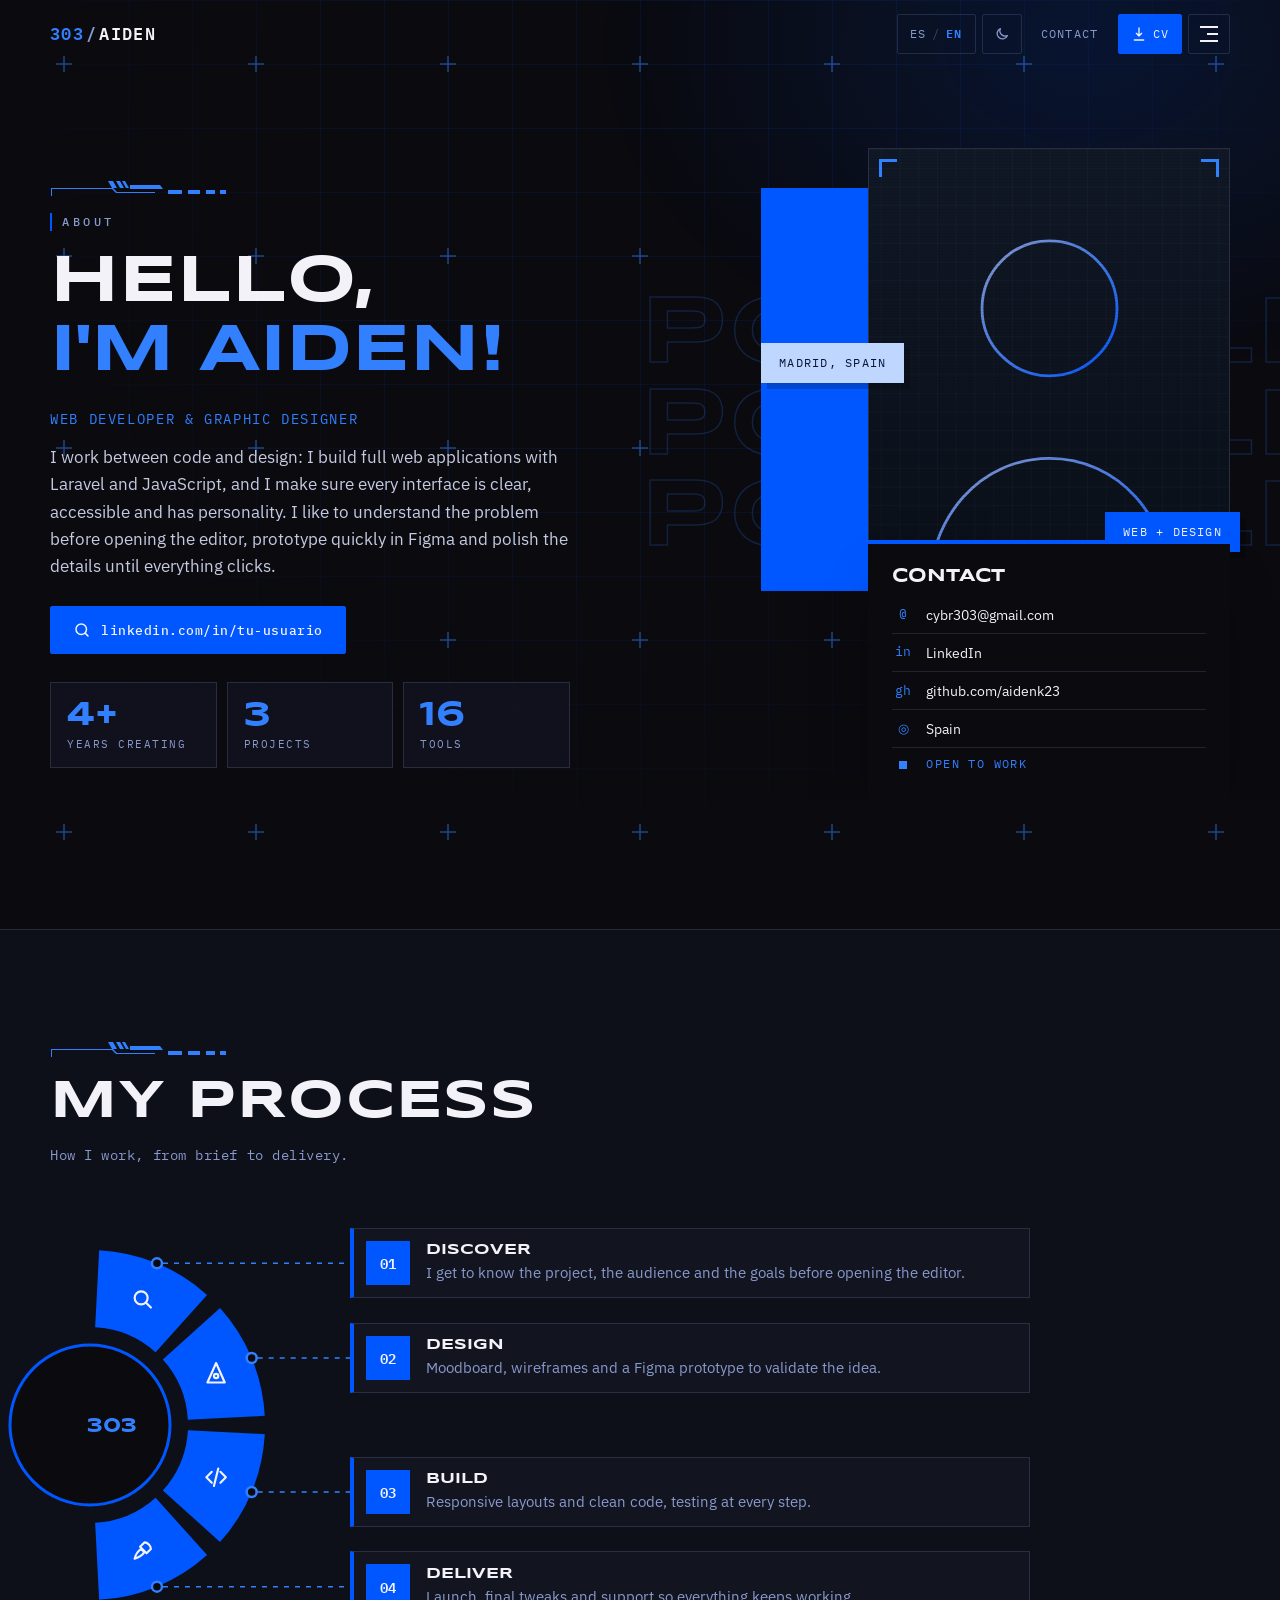
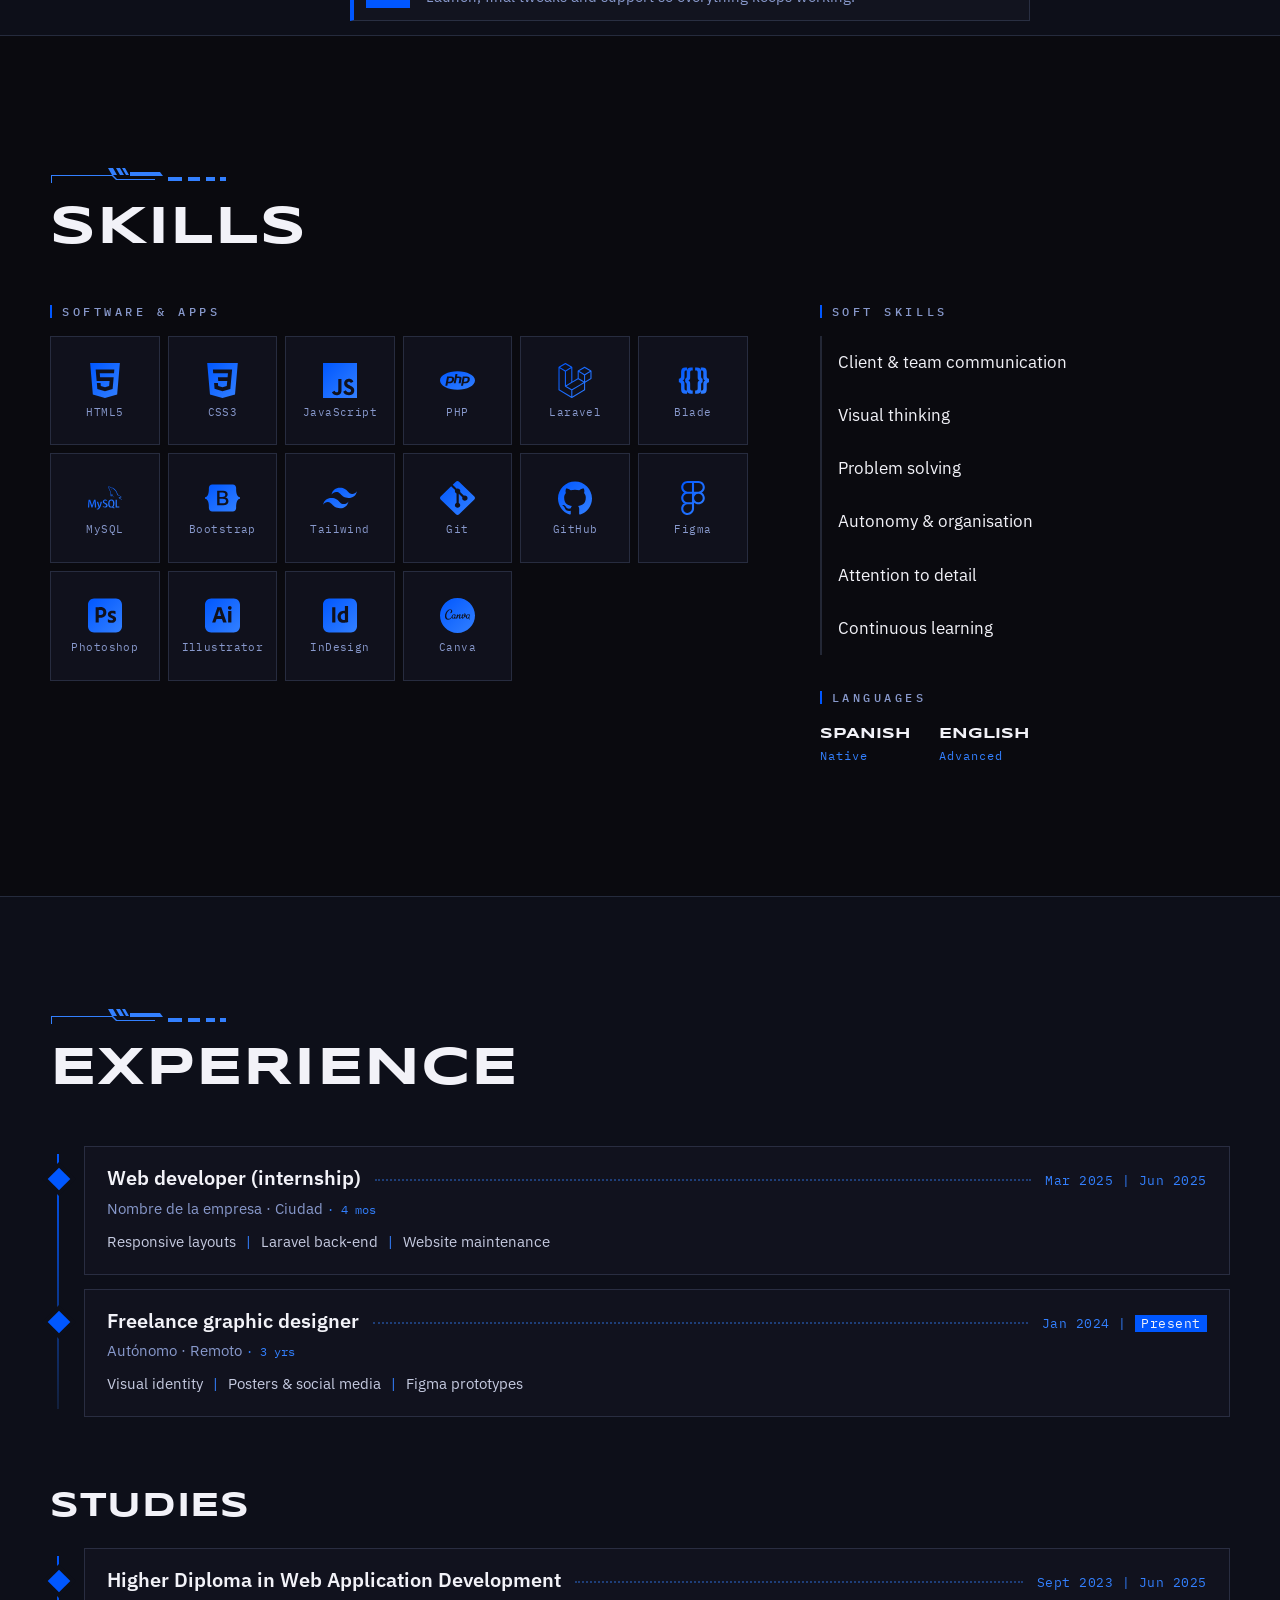
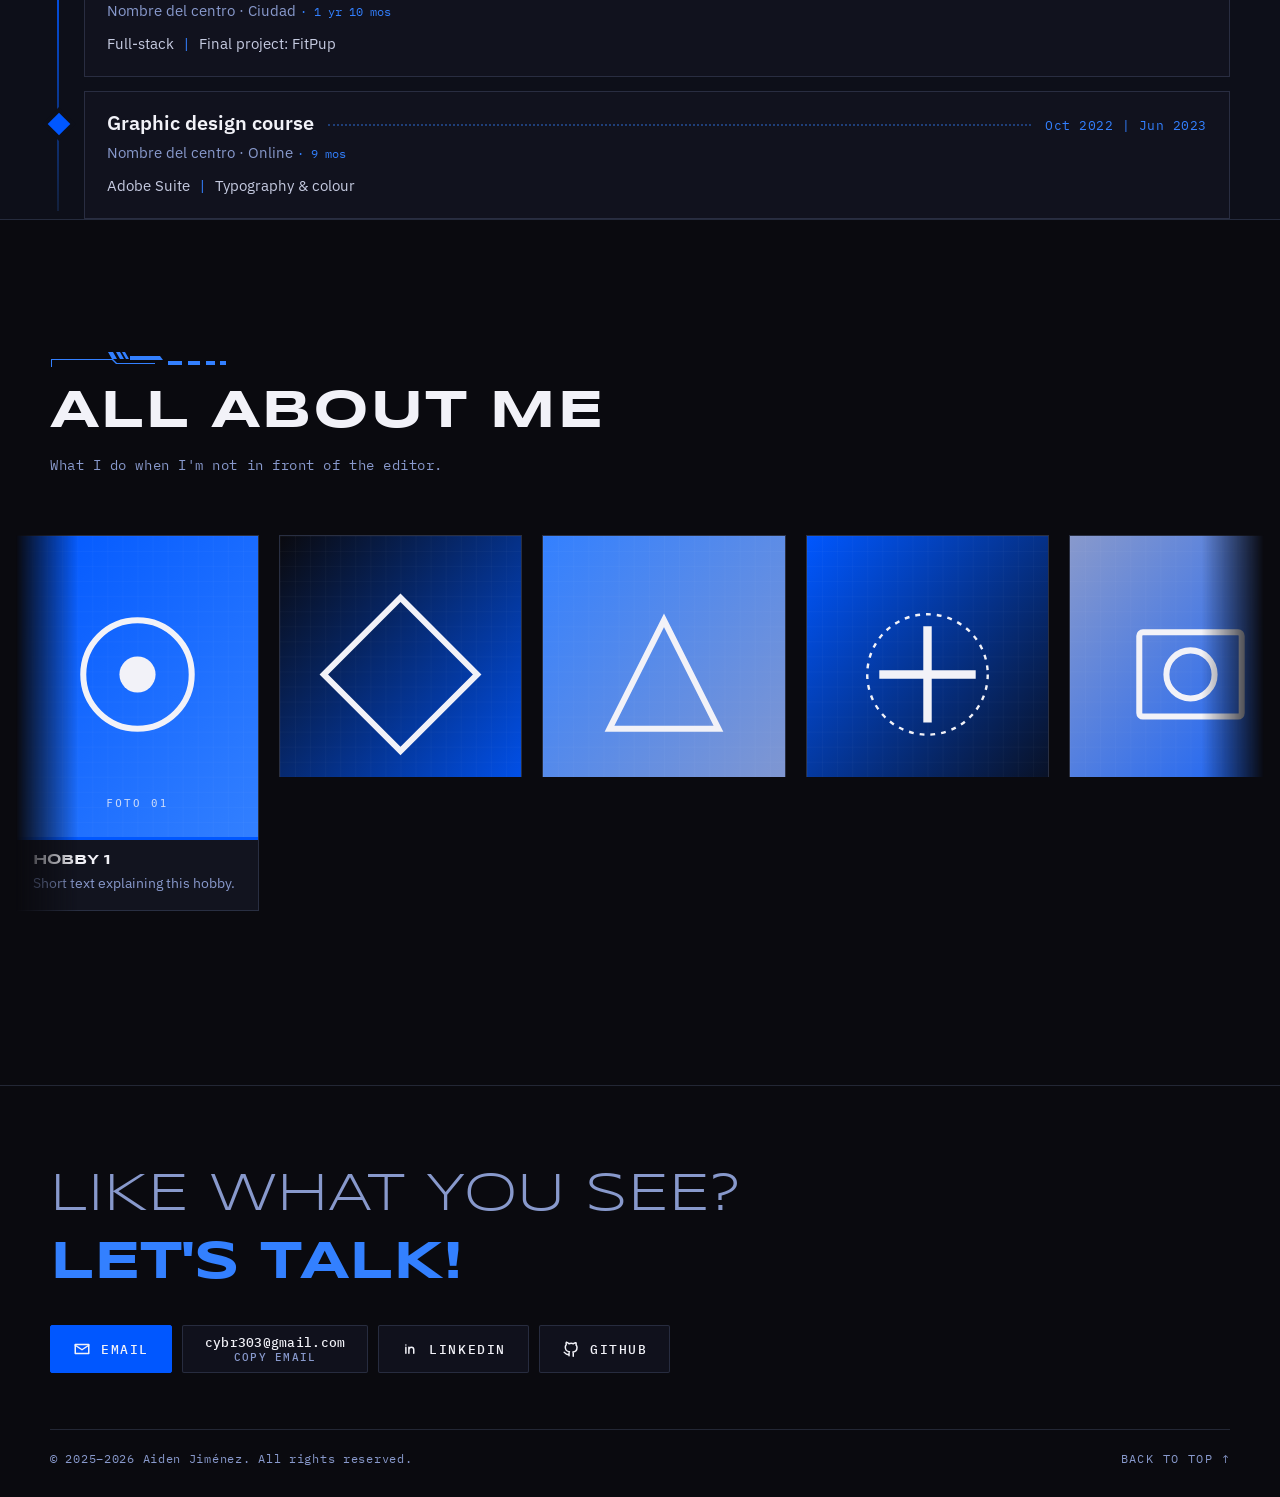
==== commit 3bae67de: "Retro CRT computer, richer light theme, Han-style About and process - Home: the computer is now a re" ====
--- a/about.html
+++ b/about.html
@@ -7,53 +7,62 @@
     <meta name="theme-color" content="#0a0a0f">
     <!-- Aplica el tema guardado antes de pintar para evitar un parpadeo -->
     <script>try{if(localStorage.getItem("portfolio-theme")==="light")document.documentElement.dataset.theme="light"}catch(e){}</script>
-    <link rel="icon" href="img/battery.svg?v=3" type="image/svg+xml">
+    <link rel="icon" href="img/battery.svg?v=4" type="image/svg+xml">
     <link rel="preload" href="fonts/syncopate-latin-700-normal.woff2" as="font" type="font/woff2" crossorigin>
-    <link rel="stylesheet" href="css/style.css?v=3">
+    <link rel="stylesheet" href="css/style.css?v=4">
     <title>303/AIDEN - Portfolio</title>
 </head>
 
 <body data-page="about">
-    <div class="bg-fx" aria-hidden="true"><div class="bg-fx__grid"></div><div class="bg-fx__glow"></div></div>
+    <div class="bg-fx" aria-hidden="true"><div class="bg-fx__grid"></div><div class="bg-fx__glow"></div><div class="bg-fx__marks"></div></div>
 
     <div data-include="header"></div>
 
     <main id="main" class="page">
 
-        <!-- ============ SOBRE MÍ ============ -->
-        <section class="section" id="about" aria-labelledby="about-title">
+        <!-- ============ SOBRE MÍ (estilo "Hello, I'm Han") ============ -->
+        <section class="section about-section" id="about" aria-labelledby="about-title">
+            <div class="outline-words" aria-hidden="true"><span>PORTFOLIO</span><span>PORTFOLIO</span><span>PORTFOLIO</span></div>
+            <div class="container about">
+                <div class="about__text" data-reveal>
+                    <span class="techbar" aria-hidden="true"></span>
+                    <p class="sub-title" data-i18n="about.heading"></p>
+                    <h1 class="about__hello" id="about-title"><span data-about-hello></span><br><span class="about__name" data-about-name></span></h1>
+                    <p class="about__lead" data-about-lead></p>
+                    <p class="about__body" data-about-body></p>
+                    <a class="btn btn--primary about__linkedin" data-linkedin target="_blank" rel="noopener">
+                        <svg viewBox="0 0 24 24" aria-hidden="true"><circle cx="11" cy="11" r="7"/><path d="m20 20-3.5-3.5"/></svg>
+                        <span data-linkedin-label></span>
+                    </a>
+                    <dl class="stats" data-stats></dl>
+                </div>
+
+                <figure class="about-photo" data-reveal>
+                    <div class="about-photo__block" aria-hidden="true"></div>
+                    <div class="about-photo__frame">
+                        <span class="about-photo__circle" aria-hidden="true"></span>
+                        <img data-photo alt="" width="400" height="480">
+                        <span class="corner corner--tl"></span><span class="corner corner--tr"></span>
+                        <span class="corner corner--bl"></span><span class="corner corner--br"></span>
+                    </div>
+                    <div class="about-photo__tags" data-about-tags></div>
+                    <div class="about-contact">
+                        <h2 data-i18n="about.contact"></h2>
+                        <ul data-contact-list></ul>
+                    </div>
+                </figure>
+            </div>
+        </section>
+
+        <!-- ============ PROCESO DE TRABAJO (estilo Riley) ============ -->
+        <section class="section section--band" id="process" aria-labelledby="process-title">
             <div class="container">
                 <header class="section-head" data-reveal>
                     <span class="techbar" aria-hidden="true"></span>
-                    <h1 class="section-title" id="about-title" data-reveal data-scramble><span data-i18n="about.heading"></span></h1>
+                    <h2 class="section-title" id="process-title" data-reveal data-scramble><span data-i18n="process.heading"></span></h2>
+                    <p class="section-intro" data-i18n="process.intro"></p>
                 </header>
-
-                <div class="about">
-                    <div class="about__text" data-reveal>
-                        <p class="about__hello" data-about-hello></p>
-                        <p class="about__lead" data-about-lead></p>
-                        <div class="about__body panel" data-glow>
-                            <p data-about-body></p>
-                        </div>
-                        <dl class="stats" data-stats></dl>
-                        <a class="btn btn--primary" data-linkedin target="_blank" rel="noopener">
-                            <svg viewBox="0 0 24 24" aria-hidden="true"><path d="M6.5 9.5v8M6.5 6.5v.01M10.5 17.5v-8m0 3.5c0-2 1.5-3.5 3.5-3.5s3 1.3 3 3.5v4.5"/></svg>
-                            <span data-i18n="about.linkedin"></span>
-                        </a>
-                    </div>
-
-                    <aside class="id-card" data-reveal data-glow>
-                        <div class="id-card__photo">
-                            <img data-photo alt="" width="400" height="480">
-                            <span class="corner corner--tl"></span><span class="corner corner--tr"></span>
-                            <span class="corner corner--bl"></span><span class="corner corner--br"></span>
-                        </div>
-                        <div class="id-card__contact">
-                            <h2 data-i18n="about.contact"></h2>
-                            <ul data-contact-list></ul>
-                        </div>
-                    </aside>
-                </div>
+                <div class="process" data-process data-reveal></div>
             </div>
         </section>
 
@@ -73,13 +82,15 @@
                     <div data-reveal>
                         <h3 class="sub-title" data-i18n="skills.soft"></h3>
                         <ul class="soft-list" data-soft-list></ul>
+                        <h3 class="sub-title sub-title--spaced" data-i18n="about.languages"></h3>
+                        <ul class="lang-list" data-lang-list></ul>
                     </div>
                 </div>
             </div>
         </section>
 
         <!-- ============ EXPERIENCIA + ESTUDIOS ============ -->
-        <section class="section" id="experience" aria-labelledby="exp-title">
+        <section class="section section--band" id="experience" aria-labelledby="exp-title">
             <div class="container">
                 <header class="section-head" data-reveal>
                     <span class="techbar" aria-hidden="true"></span>
@@ -100,17 +111,19 @@
                     <h2 class="section-title" id="hobbies-title" data-reveal data-scramble><span data-i18n="hobbies.heading"></span></h2>
                     <p class="section-intro" data-i18n="hobbies.intro"></p>
                 </header>
-                <ul class="hobbies" data-hobbies></ul>
+            </div>
+            <div class="marquee marquee--auto" data-reveal>
+                <ul class="marquee__track" data-hobbies></ul>
             </div>
         </section>
     </main>
 
     <div data-include="footer"></div>
 
-    <script src="data/profile.js?v=3"></script>
-    <script src="data/projects.js?v=3"></script>
-    <script src="js/i18n.js?v=3"></script>
-    <script src="js/main.js?v=3"></script>
-    <script src="js/sections.js?v=3"></script>
+    <script src="data/profile.js?v=4"></script>
+    <script src="data/projects.js?v=4"></script>
+    <script src="js/i18n.js?v=4"></script>
+    <script src="js/main.js?v=4"></script>
+    <script src="js/sections.js?v=4"></script>
 </body>
 </html>
--- a/css/style.css
+++ b/css/style.css
@@ -36,11 +36,9 @@
   --watermark: rgb(0 87 255 / 0.07);
   --header-bg: rgb(10 10 15 / 0.82);
   --shadow: rgb(0 0 0 / 0.6);
-  --bezel-a: #1b1e2c;
-  --bezel-b: #0d0e16;
-  --stand: #161927;
-  --note: #f4e04d;
-  --note-text: #1a1706;
+  --band: #0d0f19;
+  --note: #bfd7ff;          /* post-it azul claro */
+  --note-text: #0a1638;
 
   --f-display: "Syncopate", "Arial Black", sans-serif;
   --f-sans: "IBM Plex Sans", system-ui, -apple-system, "Segoe UI", sans-serif;
@@ -68,13 +66,11 @@
   --muted: #55618f;
   --accent: #0057ff;
   --accent-rgb: 0 87 255;
-  --grid: rgb(0 87 255 / 0.08);
-  --watermark: rgb(0 87 255 / 0.06);
+  --grid: rgb(0 87 255 / 0.13);
+  --watermark: rgb(0 87 255 / 0.1);
   --header-bg: rgb(242 242 248 / 0.86);
-  --shadow: rgb(10 10 15 / 0.18);
-  --bezel-a: #dcdee9;
-  --bezel-b: #c4c7d7;
-  --stand: #bcc0d2;
+  --shadow: rgb(10 10 15 / 0.22);
+  --band: #e4e6f2;
   color-scheme: light;
 }
 
@@ -122,6 +118,31 @@
   animation: grid-move 24s linear infinite;
 }
 .bg-fx__glow { position: absolute; inset: 0; background: radial-gradient(700px 480px at 85% 5%, rgb(0 87 255 / 0.14), transparent 70%); }
+/* Marcas "+" de retícula técnica */
+.bg-fx__marks {
+  position: absolute; inset: 0; opacity: 0.5;
+  background: url("data:image/svg+xml,%3Csvg xmlns='http://www.w3.org/2000/svg' width='192' height='192'%3E%3Cpath d='M96 88v16M88 96h16' stroke='%233380ff' stroke-width='1.5'/%3E%3C/svg%3E") -32px -32px / 192px 192px;
+}
+:root[data-theme="light"] .bg-fx__grid {
+  background-image:
+    linear-gradient(var(--grid) 1px, transparent 1px),
+    linear-gradient(90deg, var(--grid) 1px, transparent 1px),
+    linear-gradient(rgb(0 87 255 / 0.05) 1px, transparent 1px),
+    linear-gradient(90deg, rgb(0 87 255 / 0.05) 1px, transparent 1px);
+  background-size: 64px 64px, 64px 64px, 16px 16px, 16px 16px;
+  -webkit-mask-image: none; mask-image: none;
+}
+:root[data-theme="light"] .bg-fx__glow {
+  background:
+    radial-gradient(800px 520px at 90% 0%, rgb(0 87 255 / 0.22), transparent 70%),
+    radial-gradient(700px 600px at 0% 70%, rgb(51 128 255 / 0.16), transparent 70%),
+    linear-gradient(180deg, transparent 60%, rgb(136 153 204 / 0.15));
+}
+:root[data-theme="light"] .bg-fx__marks { opacity: 0.9; }
+
+/* Bandas de sección (dan ritmo, sobre todo en el tema claro) */
+.section--band { background: var(--band); padding-bottom: clamp(72px, 11vw, 130px); margin-top: clamp(72px, 11vw, 130px); border-block: var(--border) solid var(--line); }
+.section--band.section { padding-top: clamp(64px, 9vw, 110px); }
 @keyframes grid-move { to { transform: translate3d(0, 64px, 0); } }
 
 /* Barra técnica decorativa (motivo de AXON) */
@@ -305,37 +326,48 @@
 .hud--br { bottom: 24px; right: 24px; border-width: 0 4px 4px 0; }
 .hero__inner { display: flex; flex-direction: column; align-items: center; gap: 36px; }
 
-.monitor { position: relative; width: min(900px, 100%); animation: rise 1s var(--ease) both; }
+.monitor { position: relative; width: min(880px, 100%); animation: rise 1s var(--ease) both; }
 @keyframes rise { from { opacity: 0; transform: translateY(40px); } }
+/* Carcasa del monitor CRT retro: siempre oscura, en los dos temas */
 .monitor__bezel {
-  position: relative; padding: 14px; border-radius: 10px;
-  background: linear-gradient(160deg, var(--bezel-a), var(--bezel-b));
-  border: var(--border) solid var(--line);
-  box-shadow: 0 40px 80px -30px var(--shadow), 0 0 90px -30px rgb(0 87 255 / 0.55);
-}
-.monitor__led { position: absolute; bottom: 5px; left: 50%; width: 5px; height: 5px; border-radius: 50%; background: #3380ff; box-shadow: 0 0 8px #3380ff; transform: translateX(-50%); animation: blink 3s steps(1) infinite; }
+  position: relative; padding: 26px 26px 0; border-radius: 22px 22px 14px 14px;
+  background: linear-gradient(165deg, #2a2e3c 0%, #1a1d28 45%, #11131b 100%);
+  box-shadow:
+    inset 0 2px 0 rgb(255 255 255 / 0.08), inset 0 -6px 0 rgb(0 0 0 / 0.35),
+    0 10px 0 #0b0c12, 0 40px 80px -30px rgb(0 0 0 / 0.7), 0 0 90px -30px rgb(0 87 255 / 0.55);
+}
 /* La pantalla siempre es oscura, en los dos temas */
 .monitor__screen {
-  position: relative; overflow: hidden; border-radius: 4px; aspect-ratio: 16 / 9; color: #f2f2f8;
+  position: relative; overflow: hidden; border-radius: 18px / 22px; aspect-ratio: 16 / 9; color: #f2f2f8;
   background:
     linear-gradient(rgb(0 87 255 / 0.07) 1px, transparent 1px) 0 0 / 32px 32px,
     linear-gradient(90deg, rgb(0 87 255 / 0.07) 1px, transparent 1px) 0 0 / 32px 32px,
     radial-gradient(ellipse at 25% 30%, rgb(0 87 255 / 0.18), transparent 60%),
     #06070c;
+  box-shadow: 0 0 0 3px #07080d, 0 0 0 7px #222533, inset 0 0 70px rgb(0 0 0 / 0.85);
   display: flex; flex-direction: column;
 }
+/* Reflejo curvo del cristal */
+.screen-glare { position: absolute; inset: 0; pointer-events: none; border-radius: inherit; background: radial-gradient(120% 90% at 20% 0%, rgb(255 255 255 / 0.07), transparent 45%); }
+.monitor__chin { display: flex; align-items: center; gap: 18px; height: 58px; padding: 0 6px; }
+.monitor__brand { font-size: 0.72rem; letter-spacing: 0.3em; color: #8899cc; }
+.monitor__vents { flex: 1; height: 14px; background: repeating-linear-gradient(90deg, #0b0c12 0 3px, transparent 3px 8px); opacity: 0.8; }
+.monitor__knobs { display: inline-flex; gap: 8px; }
+.monitor__knobs i { width: 14px; height: 14px; border-radius: 50%; background: radial-gradient(circle at 35% 35%, #3a3f52, #12141c); box-shadow: 0 1px 0 rgb(255 255 255 / 0.06); }
+.monitor__power { position: relative; width: 26px; height: 18px; border-radius: 3px; background: #0d0f16; box-shadow: inset 0 1px 2px #000; }
+.monitor__led { position: absolute; top: 50%; left: 50%; width: 6px; height: 6px; border-radius: 50%; background: #3380ff; box-shadow: 0 0 8px #3380ff; transform: translate(-50%, -50%); animation: blink 3s steps(1) infinite; }
 .monitor__screen.is-on { animation: power-on 0.6s ease-out; }
 @keyframes power-on {
   0% { filter: brightness(3) saturate(0); clip-path: inset(49% 0 49% 0); }
   40% { filter: brightness(2); clip-path: inset(0 0 0 0); }
   100% { filter: none; }
 }
-.screen-scan { position: absolute; inset: 0; pointer-events: none; background: repeating-linear-gradient(to bottom, rgb(255 255 255 / 0.025) 0 1px, transparent 1px 3px); }
+.screen-scan { position: absolute; inset: 0; pointer-events: none; background: repeating-linear-gradient(to bottom, rgb(255 255 255 / 0.03) 0 1px, transparent 1px 3px); }
 .screen-scan::after { content: ""; position: absolute; left: 0; right: 0; height: 120px; top: -120px; background: linear-gradient(to bottom, transparent, rgb(51 128 255 / 0.08), transparent); animation: scan 6s linear infinite; }
 @keyframes scan { to { top: 110%; } }
 .screen-bar {
   display: flex; align-items: center; justify-content: space-between; gap: 12px;
-  padding: 10px 14px; font-size: 0.7rem; letter-spacing: 0.1em; color: #8899cc;
+  padding: 12px 20px 10px; font-size: 0.7rem; letter-spacing: 0.1em; color: #8899cc;
   border-bottom: 1px solid rgb(136 153 204 / 0.15);
 }
 .screen-bar__dots { display: inline-flex; gap: 6px; }
@@ -343,14 +375,15 @@
 .screen-bar__dots i:nth-child(1) { background: #0057ff; }
 .screen-bar__dots i:nth-child(2) { background: #3380ff; }
 .screen-bar__dots i:nth-child(3) { background: #8899cc; }
-.screen-body { flex: 1; display: grid; grid-template-columns: 1.55fr 1fr; gap: clamp(16px, 4vw, 44px); align-items: center; padding: clamp(18px, 5vw, 52px); }
+.screen-body { flex: 1; display: grid; grid-template-columns: 1.55fr 1fr; gap: clamp(16px, 4vw, 44px); align-items: center; padding: clamp(18px, 5vw, 48px); }
 .boot { color: #8899cc; font-size: clamp(0.7rem, 1.4vw, 0.85rem); letter-spacing: 0.08em; margin-bottom: clamp(8px, 2vw, 18px); }
 .hero-name {
   font-family: var(--f-display); font-weight: 700; text-transform: uppercase;
-  font-size: clamp(1.5rem, 4.6vw, 3.4rem); line-height: 1.05; letter-spacing: 0.01em; color: #f2f2f8;
+  font-size: clamp(1.5rem, 4.4vw, 3.3rem); line-height: 1.05; letter-spacing: 0.01em; color: #f2f2f8;
   padding: 0.25em 0; border: 1px solid rgb(51 128 255 / 0.35); border-width: 1px 0;
-}
-.hero-titles { margin-top: clamp(10px, 2vw, 18px); font-size: clamp(0.85rem, 1.9vw, 1.2rem); color: #3380ff; min-height: 1.6em; letter-spacing: 0.04em; }
+  text-shadow: 0 0 18px rgb(51 128 255 / 0.35);
+}
+.hero-titles { margin-top: clamp(10px, 2vw, 18px); font-size: clamp(0.85rem, 1.9vw, 1.2rem); color: #3380ff; min-height: 1.6em; letter-spacing: 0.04em; text-shadow: 0 0 10px rgb(51 128 255 / 0.5); }
 .hero-titles__prompt { color: #8899cc; }
 .hero-role { margin-top: 10px; color: #8899cc; font-family: var(--f-mono); font-size: clamp(0.7rem, 1.4vw, 0.85rem); letter-spacing: 0.12em; text-transform: uppercase; }
 .screen-logo { aspect-ratio: 1; border: 1px solid rgb(51 128 255 / 0.4); background: rgb(0 87 255 / 0.05); display: grid; place-items: center; padding: 12%; position: relative; }
@@ -371,23 +404,36 @@
 @keyframes fade-up { from { opacity: 0; transform: translateY(12px); } }
 @keyframes fade-scale { from { opacity: 0; transform: scale(0.9); } }
 
-.monitor__neck { width: 16%; height: 64px; margin-inline: auto; background: linear-gradient(90deg, var(--bezel-b), var(--stand) 50%, var(--bezel-b)); clip-path: polygon(22% 0, 78% 0, 90% 100%, 10% 100%); }
-.monitor__foot { width: 38%; height: 14px; margin-inline: auto; border-radius: 4px 4px 2px 2px; background: linear-gradient(180deg, var(--stand), var(--bezel-b)); box-shadow: 0 18px 40px -8px rgb(0 87 255 / 0.3); }
-
-/* Post-it: solo se mueve al pasar el ratón */
+.monitor__neck { width: 22%; height: 34px; margin-inline: auto; background: linear-gradient(180deg, #0b0c12, #1a1d28 40%, #13151e); clip-path: polygon(14% 0, 86% 0, 100% 100%, 0 100%); }
+/* Torre/caja de sobremesa bajo el monitor */
+.computer-case {
+  display: flex; align-items: center; gap: 18px; width: 86%; height: 70px; margin-inline: auto; padding: 0 24px;
+  border-radius: 10px 10px 6px 6px; background: linear-gradient(180deg, #252937 0%, #171a24 60%, #0f1118 100%);
+  box-shadow: inset 0 2px 0 rgb(255 255 255 / 0.07), 0 8px 0 #0a0b10, 0 30px 50px -20px rgb(0 0 0 / 0.7), 0 20px 60px -20px rgb(0 87 255 / 0.35);
+}
+.computer-case__label { font-size: 0.68rem; letter-spacing: 0.25em; color: #8899cc; }
+.computer-case__floppy { position: relative; width: 150px; height: 26px; border-radius: 3px; background: #10121a; box-shadow: inset 0 1px 3px #000; }
+.computer-case__floppy::before { content: ""; position: absolute; left: 14px; right: 14px; top: 11px; height: 3px; background: #05060a; }
+.computer-case__floppy i { position: absolute; right: 8px; bottom: 4px; width: 14px; height: 6px; background: #3a3f52; }
+.computer-case__leds { display: inline-flex; gap: 8px; }
+.computer-case__leds i { width: 8px; height: 4px; background: #3380ff; box-shadow: 0 0 6px #3380ff; }
+.computer-case__leds i:nth-child(2) { background: #8899cc; box-shadow: none; animation: blink 1.4s steps(1) infinite; }
+.computer-case__vents { flex: 1; height: 26px; background: repeating-linear-gradient(90deg, #0b0c12 0 3px, transparent 3px 7px); opacity: 0.8; }
+
+/* Post-it azul claro: solo se mueve al pasar el ratón */
 .sticky-note {
-  position: absolute; left: -4%; bottom: -18px; width: clamp(160px, 20vw, 205px); z-index: 2;
+  position: absolute; left: -5%; bottom: -26px; width: clamp(160px, 20vw, 205px); z-index: 2;
   padding: 22px 16px 18px; background: var(--note); color: var(--note-text);
   font-family: var(--f-hand); font-size: clamp(1.3rem, 2.1vw, 1.55rem); line-height: 1.15;
   -webkit-font-smoothing: antialiased; text-rendering: geometricPrecision; backface-visibility: hidden;
   transform: rotate(-5deg); transform-origin: top center;
-  box-shadow: 0 16px 24px -10px rgb(0 0 0 / 0.45), inset 0 -18px 30px -24px rgb(0 0 0 / 0.3);
+  box-shadow: 0 16px 24px -10px rgb(0 0 0 / 0.45), inset 0 -18px 30px -24px rgb(0 0 0 / 0.25);
   clip-path: polygon(0 0, 100% 0, 100% 88%, 90% 100%, 0 100%);
   animation: note-in 0.8s 1.4s var(--ease) backwards;
   transition: transform 0.45s var(--ease);
 }
 .sticky-note:hover { transform: translateY(-8px) rotate(1deg); }
-.sticky-note__tape { position: absolute; top: -10px; left: 50%; width: 70px; height: 22px; transform: translateX(-50%) rotate(3deg); background: rgb(255 255 255 / 0.4); }
+.sticky-note__tape { position: absolute; top: -10px; left: 50%; width: 70px; height: 22px; transform: translateX(-50%) rotate(3deg); background: rgb(255 255 255 / 0.45); }
 @keyframes note-in { from { opacity: 0; transform: translateY(-30px) rotate(-20deg); } }
 
 .hero__cta { display: flex; flex-direction: column; align-items: center; gap: 16px; animation: fade-up 0.8s 0.6s var(--ease) both; }
@@ -414,6 +460,8 @@
 .marquee:hover .marquee__track, .marquee:focus-within .marquee__track { animation-play-state: paused; }
 /* La pista contiene dos copias idénticas: al llegar a la mitad vuelve al inicio sin que se note */
 @keyframes marquee { to { transform: translateX(calc(-50% - 10px)); } }
+.marquee--auto { margin-top: 8px; }
+.marquee--auto:hover .marquee__track { animation-play-state: running; }
 .marquee__empty { color: var(--muted); padding: 40px 0; text-align: center; }
 
 .project-card {
@@ -444,36 +492,87 @@
 /* ==========================================================================
    SOBRE MÍ
    ========================================================================== */
-.about { display: grid; grid-template-columns: 1.35fr 0.9fr; gap: clamp(28px, 6vw, 72px); align-items: start; }
-.about__hello { font-family: var(--f-display); font-weight: 700; font-size: clamp(2.4rem, 6vw, 4.2rem); line-height: 1; text-transform: uppercase; color: var(--accent); }
-.about__lead { font-size: clamp(1.15rem, 2.2vw, 1.4rem); margin: 18px 0 22px; padding: 10px 16px; border-left: 3px solid var(--signal); background: rgb(var(--accent-rgb) / 0.06); }
-.about__body { padding: 22px 24px; color: var(--text-2); }
-.about__body p { position: relative; z-index: 1; }
-.stats { display: grid; grid-template-columns: repeat(3, 1fr); gap: 10px; margin: 24px 0 28px; }
+.about-section { position: relative; overflow: hidden; }
+/* Palabra repetida en contorno, como "RESUME" en el portfolio de Han */
+.outline-words {
+  position: absolute; left: 50%; top: 50%; transform: translateY(-40%); z-index: -1; pointer-events: none; user-select: none;
+  display: flex; flex-direction: column; line-height: 0.95; white-space: nowrap;
+  font-family: var(--f-display); font-weight: 700; font-size: clamp(3rem, 7.5vw, 7rem); letter-spacing: 0.02em;
+  color: transparent; -webkit-text-stroke: 1.5px rgb(var(--accent-rgb) / 0.2);
+}
+.about { display: grid; grid-template-columns: 1.15fr 0.85fr; gap: clamp(32px, 6vw, 80px); align-items: center; }
+.about__text .techbar { margin-bottom: 14px; }
+.about__hello { font-family: var(--f-display); font-weight: 700; font-size: clamp(2.2rem, 5.6vw, 4.2rem); line-height: 1.02; text-transform: uppercase; color: var(--text); }
+.about__name { color: var(--accent); }
+.about__lead { margin: 22px 0 14px; font-family: var(--f-mono); font-size: 0.85rem; letter-spacing: 0.12em; text-transform: uppercase; color: var(--accent); }
+.about__body { color: var(--text-2); max-width: 54ch; }
+.about__linkedin { margin-top: 26px; text-transform: none; letter-spacing: 0.04em; }
+.stats { display: grid; grid-template-columns: repeat(3, 1fr); gap: 10px; margin: 28px 0 0; max-width: 520px; }
 .stat { padding: 14px 16px; border: var(--border) solid var(--line); background: var(--surface); display: flex; flex-direction: column-reverse; }
 .stat dt { color: var(--muted); font-family: var(--f-mono); font-size: 0.68rem; letter-spacing: 0.14em; text-transform: uppercase; }
 .stat dd { margin: 0; font-family: var(--f-display); font-weight: 700; font-size: clamp(1.5rem, 3.2vw, 2.1rem); color: var(--accent); line-height: 1.15; }
 
-.id-card { border: var(--border) solid var(--line); background: var(--surface-solid); overflow: hidden; }
-.id-card__photo { position: relative; aspect-ratio: 5 / 6; margin: 14px; overflow: hidden; background: var(--bg-2); }
-.id-card__photo img { width: 100%; height: 100%; object-fit: cover; transition: transform 0.6s var(--ease); }
-.id-card:hover .id-card__photo img { transform: scale(1.03); }
-.id-card__photo::after { content: ""; position: absolute; inset: 0; background: repeating-linear-gradient(to bottom, rgb(0 0 0 / 0.08) 0 1px, transparent 1px 3px); pointer-events: none; }
-.corner { position: absolute; width: 18px; height: 18px; border: 0 solid var(--accent); z-index: 1; transition: width 0.3s var(--ease), height 0.3s var(--ease); }
+/* Foto: bloque azul detrás, círculo, etiquetas flotantes y caja de contacto oscura */
+.about-photo { position: relative; margin: 0; padding: 0 0 0 28px; }
+.about-photo__block { position: absolute; left: 0; top: 40px; width: 72%; height: 62%; background: var(--signal); }
+.about-photo__frame { position: relative; width: 82%; margin-left: auto; aspect-ratio: 4 / 5; overflow: hidden; background: #10121c; border: var(--border) solid var(--line); }
+.about-photo__circle { position: absolute; left: 50%; top: 42%; width: 78%; aspect-ratio: 1; border-radius: 50%; background: rgb(0 87 255 / 0.25); transform: translate(-50%, -50%); }
+.about-photo__frame img { position: relative; width: 100%; height: 100%; object-fit: cover; }
+.about-photo__frame::after { content: ""; position: absolute; inset: 0; background: repeating-linear-gradient(to bottom, rgb(0 0 0 / 0.08) 0 1px, transparent 1px 3px); pointer-events: none; }
+.corner { position: absolute; width: 18px; height: 18px; border: 0 solid #3380ff; z-index: 1; transition: width 0.3s var(--ease), height 0.3s var(--ease); }
 .corner--tl { top: 10px; left: 10px; border-width: 3px 0 0 3px; }
 .corner--tr { top: 10px; right: 10px; border-width: 3px 3px 0 0; }
 .corner--bl { bottom: 10px; left: 10px; border-width: 0 0 3px 3px; }
 .corner--br { bottom: 10px; right: 10px; border-width: 0 3px 3px 0; }
-.id-card:hover .corner { width: 28px; height: 28px; }
-.id-card__contact { position: relative; z-index: 1; padding: 6px 22px 22px; border-top: var(--border) dashed var(--line); margin-top: 4px; }
-.id-card__contact h2 { font-family: var(--f-mono); font-size: 0.74rem; font-weight: 500; letter-spacing: 0.3em; text-transform: uppercase; color: var(--muted); border-left: 2px solid var(--signal); padding-left: 10px; margin: 16px 0 12px; }
-.id-card__contact li { display: flex; align-items: center; gap: 12px; padding: 8px 0; font-size: 0.93rem; border-bottom: 1px solid var(--line); word-break: break-word; }
-.id-card__contact li > .mono { width: 24px; flex: none; color: var(--accent); font-size: 0.8rem; text-align: center; }
-.id-card__contact a { text-decoration: none; transition: color 0.2s; }
-.id-card__contact a:hover { color: var(--accent); }
-.id-card__contact small { color: var(--muted); }
-.id-card__contact .is-available { color: var(--accent); font-family: var(--f-mono); font-size: 0.74rem; letter-spacing: 0.12em; text-transform: uppercase; }
-.id-card__contact .is-available .status-pill__dot { margin-inline: 8px; }
+.about-photo:hover .corner { width: 28px; height: 28px; }
+.about-tag {
+  position: absolute; z-index: 2; padding: 10px 18px; white-space: nowrap;
+  font-family: var(--f-mono); font-size: 0.78rem; letter-spacing: 0.1em; text-transform: uppercase;
+  background: var(--note); color: var(--note-text); box-shadow: 6px 6px 0 rgb(0 0 0 / 0.2);
+  animation: tag-float 5s ease-in-out infinite;
+}
+.about-tag--1 { left: 0; top: 30%; }
+.about-tag--2 { right: -10px; top: 56%; background: var(--signal); color: #f2f2f8; animation-delay: -2.5s; }
+@keyframes tag-float { 50% { transform: translateY(-6px); } }
+/* Caja de contacto: siempre oscura, como la de Han */
+.about-contact {
+  position: relative; z-index: 2; width: 82%; margin: -60px 0 0 auto; padding: 22px 24px 18px;
+  background: #0a0a0f; color: #f2f2f8; border-top: 4px solid #0057ff;
+  box-shadow: 0 30px 60px -30px rgb(0 0 0 / 0.7);
+}
+.about-contact h2 { font-family: var(--f-display); font-size: 1.15rem; text-transform: uppercase; margin-bottom: 10px; }
+.about-contact li { display: flex; align-items: center; gap: 12px; padding: 7px 0; font-size: 0.9rem; border-bottom: 1px solid rgb(136 153 204 / 0.18); word-break: break-word; }
+.about-contact li:last-child { border-bottom: 0; }
+.about-contact li > .mono { width: 22px; flex: none; color: #3380ff; font-size: 0.8rem; text-align: center; }
+.about-contact a { text-decoration: none; transition: color 0.2s; }
+.about-contact a:hover { color: #3380ff; }
+.about-contact .is-available { color: #3380ff; font-family: var(--f-mono); font-size: 0.72rem; letter-spacing: 0.12em; text-transform: uppercase; }
+.about-contact .status-pill__dot { margin-inline: 7px; background: #3380ff; }
+
+/* ==========================================================================
+   PROCESO DE TRABAJO (semicírculo + pasos, estilo Riley)
+   ========================================================================== */
+.process { position: relative; height: 420px; max-width: 980px; }
+.process__hub { position: absolute; left: 0; top: 0; width: 300px; height: 420px; overflow: visible; }
+.process__seg { fill: var(--signal); transition: fill 0.3s; }
+.process__seg-icon { color: #f2f2f8; }
+.process__core { fill: var(--bg); stroke: var(--signal); stroke-width: 3; }
+.process__core-text { font-family: var(--f-display); font-weight: 700; font-size: 20px; fill: var(--accent); }
+.process__dot { fill: var(--bg); stroke: var(--accent); stroke-width: 2.5; }
+.process__line { stroke: var(--accent); stroke-width: 1.5; stroke-dasharray: 5 6; fill: none; animation: dash 1.2s linear infinite; }
+@keyframes dash { to { stroke-dashoffset: -22; } }
+.process__steps { position: absolute; left: 300px; right: 0; top: 0; bottom: 0; }
+.process__step {
+  position: absolute; left: 0; right: 0; top: var(--top); transform: translateY(-50%);
+  display: flex; align-items: center; gap: 16px; padding: 12px 20px 12px 12px;
+  background: var(--surface-solid); border: var(--border) solid var(--line); border-left: 4px solid var(--signal);
+  transition: border-color 0.3s, box-shadow 0.3s;
+}
+.process__step:hover { border-color: var(--accent); box-shadow: 6px 6px 0 rgb(var(--accent-rgb) / 0.18); }
+.process__num { flex: none; width: 44px; height: 44px; display: grid; place-items: center; background: var(--signal); color: #f2f2f8; font-size: 0.9rem; font-weight: 600; }
+.process__icon { display: none; color: var(--accent); }
+.process__step h3 { font-family: var(--f-display); font-size: 0.92rem; text-transform: uppercase; margin-bottom: 4px; }
+.process__step p { color: var(--muted); font-size: 0.92rem; line-height: 1.45; }
 
 /* ==========================================================================
    SKILLS
@@ -495,12 +594,21 @@
 .skill:hover .skill__name { color: var(--text); }
 
 .soft-list li { padding: 13px 0 13px 16px; border-left: 2px solid var(--line); transition: border-color 0.3s, color 0.3s, background 0.3s; }
+.sub-title--spaced { margin-top: 36px; }
+.lang-list { display: flex; flex-wrap: wrap; gap: 28px; }
+.lang-list li { display: flex; flex-direction: column; }
+.lang-list strong { font-family: var(--f-display); font-size: 0.95rem; text-transform: uppercase; }
+.lang-list .mono { color: var(--accent); font-size: 0.78rem; letter-spacing: 0.08em; }
 .soft-list li:hover { border-color: var(--signal); color: var(--accent); background: linear-gradient(90deg, rgb(var(--accent-rgb) / 0.08), transparent 70%); }
 
 /* ==========================================================================
    EXPERIENCIA — título ······ fecha | fecha
    ========================================================================== */
-.timeline { display: grid; gap: 12px; }
+.timeline { display: grid; gap: 14px; position: relative; padding-left: 34px; }
+.timeline::before { content: ""; position: absolute; left: 7px; top: 8px; bottom: 8px; width: 2px; background: linear-gradient(var(--signal), rgb(var(--accent-rgb) / 0.15)); }
+.tl-item { position: relative; }
+.tl-item::before { content: ""; position: absolute; left: -34px; top: 24px; width: 16px; height: 16px; background: var(--signal); transform: rotate(45deg); box-shadow: 0 0 0 4px var(--bg); }
+.section--band .tl-item::before { box-shadow: 0 0 0 4px var(--band); }
 .tl-item { padding: 20px 22px; border: var(--border) solid var(--line); background: var(--surface); transition: border-color 0.3s, box-shadow 0.3s; }
 .tl-item:hover { border-color: var(--accent); box-shadow: 6px 6px 0 rgb(var(--accent-rgb) / 0.18); }
 .tl-item__row { display: flex; align-items: baseline; gap: 14px; }
@@ -516,18 +624,23 @@
 /* ==========================================================================
    COSAS QUE ME GUSTAN
    ========================================================================== */
-.hobbies { display: grid; grid-template-columns: repeat(4, 1fr); gap: 12px; }
-.hobby { padding: 22px 20px; border: var(--border) solid var(--line); background: var(--surface); transition: border-color 0.3s, box-shadow 0.3s; }
-.hobby:hover { border-color: var(--accent); box-shadow: 6px 6px 0 rgb(var(--accent-rgb) / 0.18); }
-.hobby > * { position: relative; z-index: 1; }
-.hobby__icon { width: 44px; height: 44px; display: grid; place-items: center; background: var(--signal); color: var(--on-signal); font-size: 1.2rem; margin-bottom: 16px; }
-.hobby__title { font-family: var(--f-display); font-weight: 700; font-size: 0.9rem; text-transform: uppercase; letter-spacing: 0.02em; margin-bottom: 8px; }
-.hobby__text { color: var(--muted); font-size: 0.93rem; }
+.hobby { flex: 0 0 clamp(220px, 19vw, 280px); position: relative; overflow: hidden; border: var(--border) solid var(--line); background: var(--surface-solid); }
+.hobby img { width: 100%; aspect-ratio: 4 / 5; object-fit: cover; }
+.hobby__caption { padding: 14px 16px 16px; border-top: 3px solid var(--signal); }
+.hobby__title { font-family: var(--f-display); font-weight: 700; font-size: 0.85rem; text-transform: uppercase; margin-bottom: 4px; }
+.hobby__text { color: var(--muted); font-size: 0.88rem; line-height: 1.45; }
 
 /* ==========================================================================
    FOOTER / CONTACTO
    ========================================================================== */
 .site-footer { margin-top: clamp(90px, 13vw, 150px); border-top: var(--border) solid var(--line); padding: clamp(48px, 8vw, 80px) 0 28px; position: relative; }
+/* En tema claro el contacto es un bloque Signal Blue, como las piezas de AXON */
+:root[data-theme="light"] .site-footer {
+  --text: #f2f2f8; --text-2: #e0ecff; --muted: #cce0ff; --accent: #ffffff; --accent-rgb: 255 255 255;
+  --line: rgb(242 242 248 / 0.35); --surface: transparent; --signal: #0a0a0f;
+  background: #0057ff; color: var(--text); border-top: 0;
+}
+:root[data-theme="light"] .site-footer .btn--primary:hover { background: #12141f; --b: #12141f; }
 .footer-title { font-family: var(--f-display); font-weight: 700; text-transform: uppercase; font-size: clamp(1.5rem, 5vw, 3.4rem); display: flex; flex-direction: column; gap: 0.15em; }
 .footer-title__a { color: var(--muted); font-weight: 400; }
 .footer-title__b { color: var(--accent); }
@@ -619,9 +732,7 @@
 @media (max-width: 1000px) {
   .skill-grid { grid-template-columns: repeat(5, 1fr); }
   .skills, .about { grid-template-columns: 1fr; }
-  .hobbies { grid-template-columns: repeat(2, 1fr); }
-  .id-card { display: grid; grid-template-columns: 0.9fr 1.1fr; align-items: center; }
-  .id-card__contact { border-top: 0; border-left: var(--border) dashed var(--line); }
+  .about-photo { max-width: 520px; }
 }
 @media (max-width: 720px) {
   :root { --header-h: 60px; }
@@ -635,15 +746,25 @@
   .screen-logo { position: absolute; right: 14px; top: 48px; width: 70px; padding: 8px; }
   .screen-bar__clock { display: none; }
   .hero-name { padding-right: 76px; }
-  .sticky-note { position: relative; left: auto; bottom: auto; margin: -34px 0 0 4px; width: 180px; }
-  .monitor__neck { height: 40px; }
+  .sticky-note { left: -6px; bottom: -40px; width: 150px; font-size: 1.15rem; padding: 18px 12px 14px; }
   .project-card { flex-basis: 78vw; }
   .marquee { width: 100%; }
   .skill-grid { grid-template-columns: repeat(4, 1fr); }
-  .hobbies { grid-template-columns: 1fr; }
+  .hobby { flex-basis: 62vw; }
+  .process { height: auto; }
+  .process__hub { display: none; }
+  .process__steps { position: static; display: grid; gap: 10px; }
+  .process__step { position: relative; top: auto; transform: none; }
+  .computer-case { height: 52px; gap: 12px; padding: 0 14px; }
+  .computer-case__floppy { width: 90px; }
+  .computer-case__label { display: none; }
+  .monitor__bezel { padding: 14px 14px 0; border-radius: 16px 16px 10px 10px; }
+  .monitor__chin { height: 44px; gap: 12px; }
+  .monitor__knobs { display: none; }
+  .outline-words { display: none; }
   .stat { padding: 10px; }
-  .id-card { display: block; }
-  .id-card__contact { border-left: 0; border-top: var(--border) dashed var(--line); }
+  .about-photo { padding-left: 14px; }
+  .about-tag { font-size: 0.68rem; padding: 8px 12px; }
   .tl-item__row { flex-wrap: wrap; gap: 4px 14px; }
   .tl-item__leader { display: none; }
   .tl-item__date { width: 100%; }
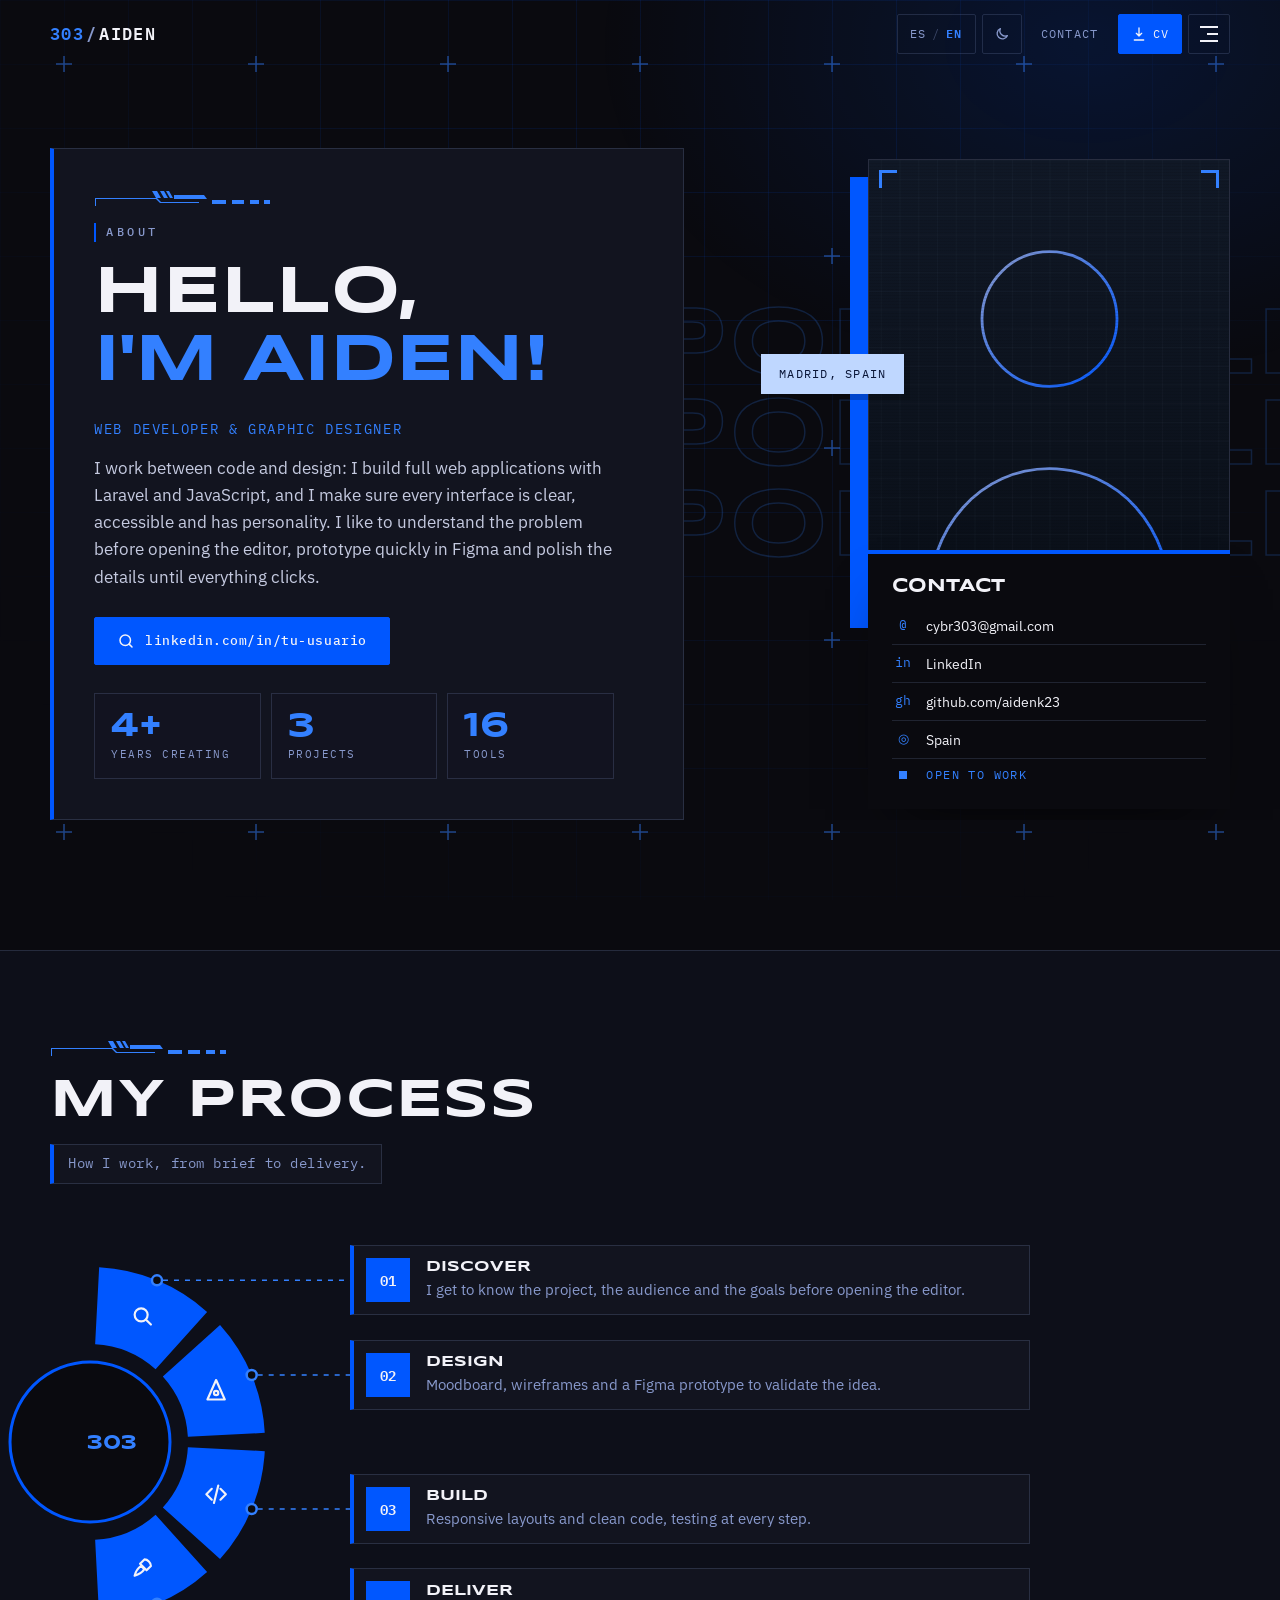
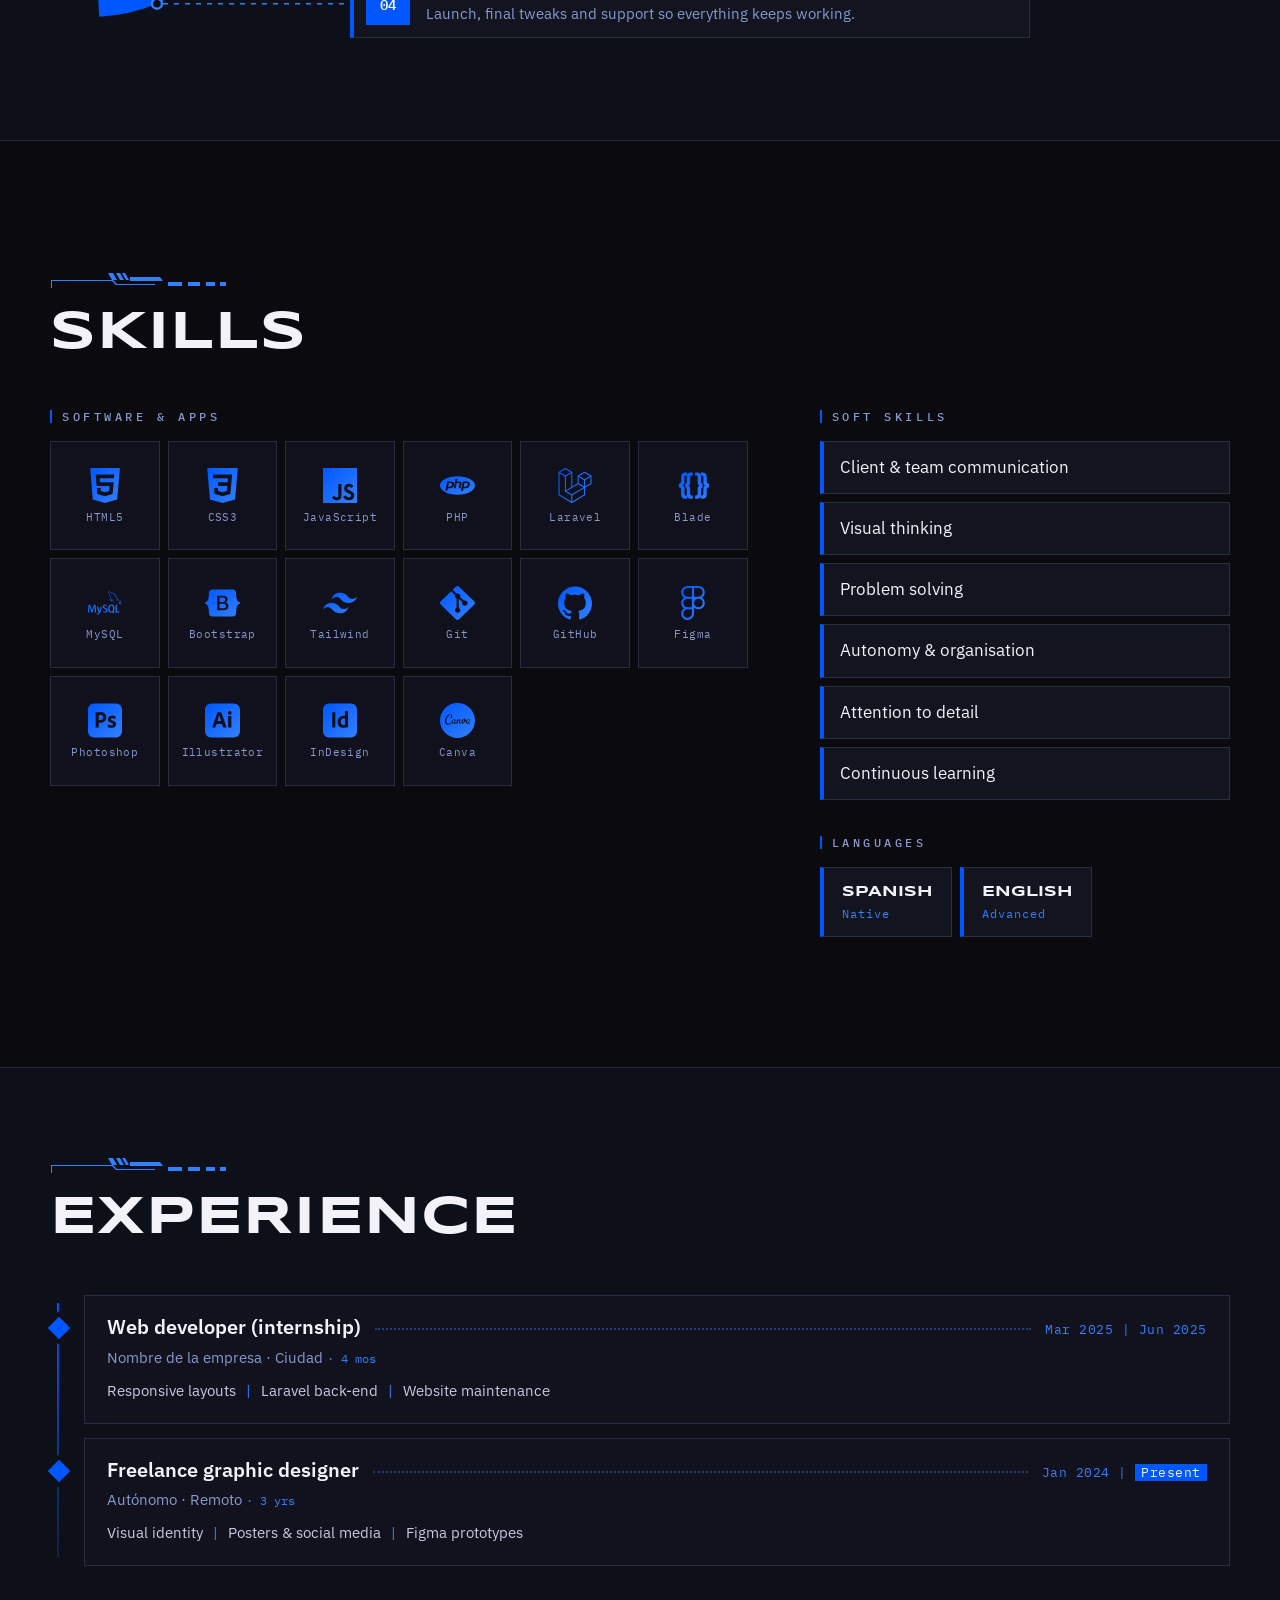
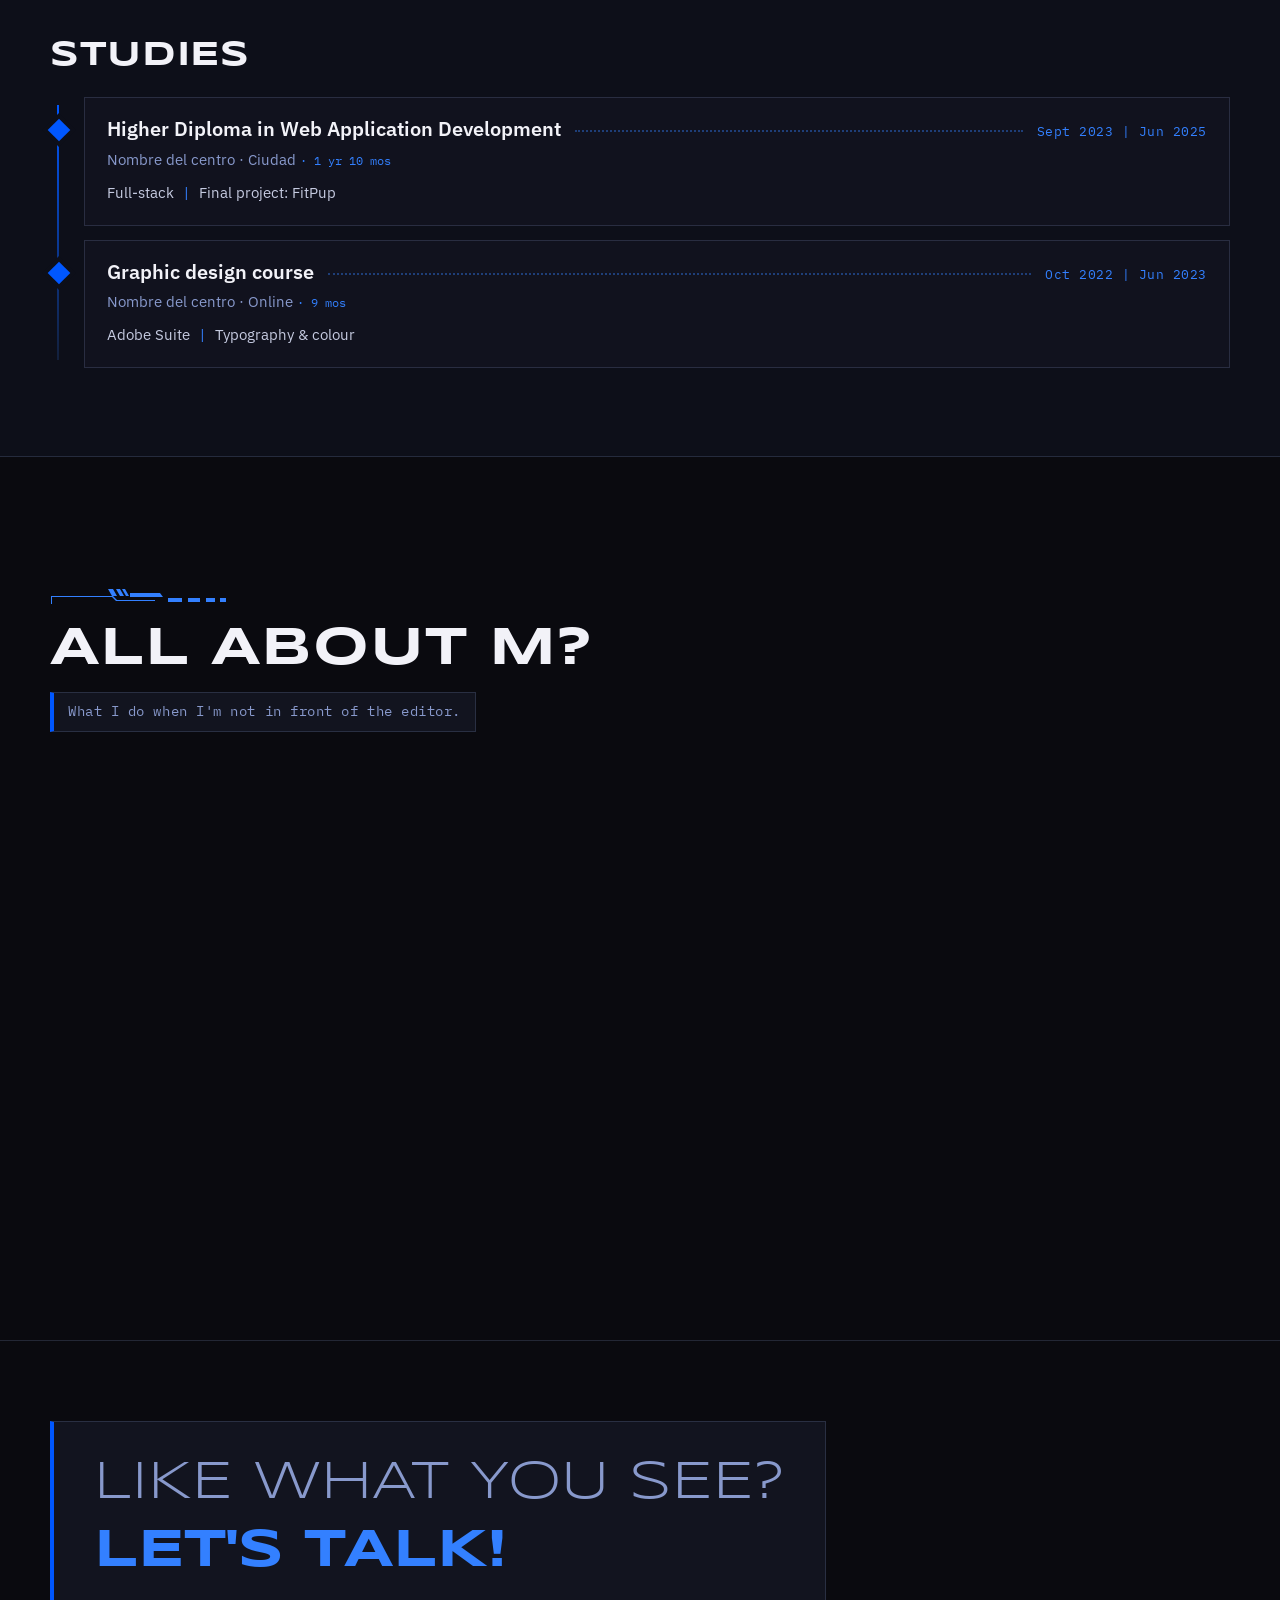
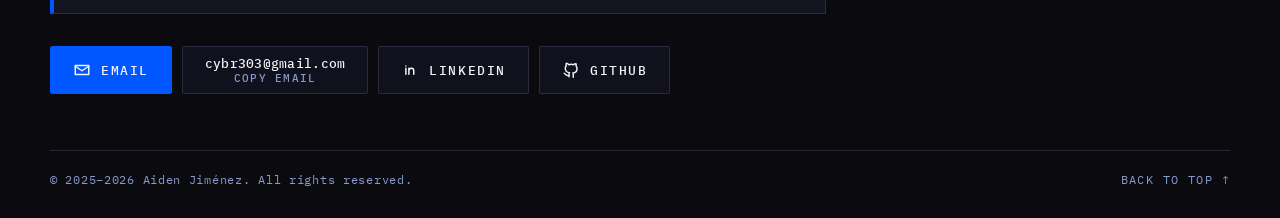
==== commit 10c0929f: "Readability panels, balanced section bands, grey light footer - Fix band sections losing their botto" ====
--- a/about.html
+++ b/about.html
@@ -7,9 +7,9 @@
     <meta name="theme-color" content="#0a0a0f">
     <!-- Aplica el tema guardado antes de pintar para evitar un parpadeo -->
     <script>try{if(localStorage.getItem("portfolio-theme")==="light")document.documentElement.dataset.theme="light"}catch(e){}</script>
-    <link rel="icon" href="img/battery.svg?v=4" type="image/svg+xml">
+    <link rel="icon" href="img/battery.svg?v=5" type="image/svg+xml">
     <link rel="preload" href="fonts/syncopate-latin-700-normal.woff2" as="font" type="font/woff2" crossorigin>
-    <link rel="stylesheet" href="css/style.css?v=4">
+    <link rel="stylesheet" href="css/style.css?v=5">
     <title>303/AIDEN - Portfolio</title>
 </head>
 
@@ -24,7 +24,7 @@
         <section class="section about-section" id="about" aria-labelledby="about-title">
             <div class="outline-words" aria-hidden="true"><span>PORTFOLIO</span><span>PORTFOLIO</span><span>PORTFOLIO</span></div>
             <div class="container about">
-                <div class="about__text" data-reveal>
+                <div class="about__text text-panel" data-reveal>
                     <span class="techbar" aria-hidden="true"></span>
                     <p class="sub-title" data-i18n="about.heading"></p>
                     <h1 class="about__hello" id="about-title"><span data-about-hello></span><br><span class="about__name" data-about-name></span></h1>
@@ -38,12 +38,14 @@
                 </div>
 
                 <figure class="about-photo" data-reveal>
-                    <div class="about-photo__block" aria-hidden="true"></div>
-                    <div class="about-photo__frame">
-                        <span class="about-photo__circle" aria-hidden="true"></span>
-                        <img data-photo alt="" width="400" height="480">
-                        <span class="corner corner--tl"></span><span class="corner corner--tr"></span>
-                        <span class="corner corner--bl"></span><span class="corner corner--br"></span>
+                    <div class="about-photo__stack">
+                        <div class="about-photo__block" aria-hidden="true"></div>
+                        <div class="about-photo__frame">
+                            <span class="about-photo__circle" aria-hidden="true"></span>
+                            <img data-photo alt="" width="400" height="480">
+                            <span class="corner corner--tl"></span><span class="corner corner--tr"></span>
+                            <span class="corner corner--bl"></span><span class="corner corner--br"></span>
+                        </div>
                     </div>
                     <div class="about-photo__tags" data-about-tags></div>
                     <div class="about-contact">
@@ -120,10 +122,10 @@
 
     <div data-include="footer"></div>
 
-    <script src="data/profile.js?v=4"></script>
-    <script src="data/projects.js?v=4"></script>
-    <script src="js/i18n.js?v=4"></script>
-    <script src="js/main.js?v=4"></script>
-    <script src="js/sections.js?v=4"></script>
+    <script src="data/profile.js?v=5"></script>
+    <script src="data/projects.js?v=5"></script>
+    <script src="js/i18n.js?v=5"></script>
+    <script src="js/main.js?v=5"></script>
+    <script src="js/sections.js?v=5"></script>
 </body>
 </html>
--- a/css/style.css
+++ b/css/style.css
@@ -141,8 +141,8 @@
 :root[data-theme="light"] .bg-fx__marks { opacity: 0.9; }
 
 /* Bandas de sección (dan ritmo, sobre todo en el tema claro) */
-.section--band { background: var(--band); padding-bottom: clamp(72px, 11vw, 130px); margin-top: clamp(72px, 11vw, 130px); border-block: var(--border) solid var(--line); }
-.section--band.section { padding-top: clamp(64px, 9vw, 110px); }
+.section--band { background: var(--band); margin-top: clamp(72px, 11vw, 130px); border-block: var(--border) solid var(--line); }
+.section.section--band { padding-block: clamp(56px, 7vw, 88px); }
 @keyframes grid-move { to { transform: translate3d(0, 64px, 0); } }
 
 /* Barra técnica decorativa (motivo de AXON) */
@@ -262,6 +262,11 @@
 }
 .section-title--sm { font-size: clamp(1.3rem, 3.4vw, 2.1rem); margin: 72px 0 24px; }
 .section-intro { color: var(--muted); margin-top: 14px; font-family: var(--f-mono); font-size: 0.85rem; letter-spacing: 0.04em; }
+/* Fondo de lectura: mismo estilo que los pasos del proceso, para que el texto no compita con la retícula */
+.text-panel, .section-intro {
+  background: var(--surface-solid); border: var(--border) solid var(--line); border-left: 4px solid var(--signal);
+}
+.section-intro { display: block; width: fit-content; max-width: 100%; padding: 8px 14px; }
 /* Etiqueta con barra lateral azul, como en el moodboard */
 .sub-title {
   font-family: var(--f-mono); font-size: 0.74rem; font-weight: 500; letter-spacing: 0.3em; text-transform: uppercase;
@@ -502,6 +507,7 @@
 }
 .about { display: grid; grid-template-columns: 1.15fr 0.85fr; gap: clamp(32px, 6vw, 80px); align-items: center; }
 .about__text .techbar { margin-bottom: 14px; }
+.about__text { padding: clamp(22px, 3.5vw, 40px); }
 .about__hello { font-family: var(--f-display); font-weight: 700; font-size: clamp(2.2rem, 5.6vw, 4.2rem); line-height: 1.02; text-transform: uppercase; color: var(--text); }
 .about__name { color: var(--accent); }
 .about__lead { margin: 22px 0 14px; font-family: var(--f-mono); font-size: 0.85rem; letter-spacing: 0.12em; text-transform: uppercase; color: var(--accent); }
@@ -514,8 +520,10 @@
 
 /* Foto: bloque azul detrás, círculo, etiquetas flotantes y caja de contacto oscura */
 .about-photo { position: relative; margin: 0; padding: 0 0 0 28px; }
-.about-photo__block { position: absolute; left: 0; top: 40px; width: 72%; height: 62%; background: var(--signal); }
-.about-photo__frame { position: relative; width: 82%; margin-left: auto; aspect-ratio: 4 / 5; overflow: hidden; background: #10121c; border: var(--border) solid var(--line); }
+/* Doble fondo azul pegado a la foto */
+.about-photo__stack { position: relative; width: 82%; margin-left: auto; }
+.about-photo__block { position: absolute; inset: 0; background: var(--signal); transform: translate(-18px, 18px); }
+.about-photo__frame { position: relative; aspect-ratio: 4 / 5; overflow: hidden; background: #10121c; border: var(--border) solid var(--line); }
 .about-photo__circle { position: absolute; left: 50%; top: 42%; width: 78%; aspect-ratio: 1; border-radius: 50%; background: rgb(0 87 255 / 0.25); transform: translate(-50%, -50%); }
 .about-photo__frame img { position: relative; width: 100%; height: 100%; object-fit: cover; }
 .about-photo__frame::after { content: ""; position: absolute; inset: 0; background: repeating-linear-gradient(to bottom, rgb(0 0 0 / 0.08) 0 1px, transparent 1px 3px); pointer-events: none; }
@@ -593,13 +601,14 @@
 .skill__name { position: relative; z-index: 1; font-family: var(--f-mono); font-size: 0.66rem; letter-spacing: 0.04em; color: var(--muted); text-align: center; line-height: 1.15; padding-inline: 4px; }
 .skill:hover .skill__name { color: var(--text); }
 
-.soft-list li { padding: 13px 0 13px 16px; border-left: 2px solid var(--line); transition: border-color 0.3s, color 0.3s, background 0.3s; }
+.soft-list { display: grid; gap: 8px; }
+.soft-list li { padding: 12px 16px; background: var(--surface-solid); border: var(--border) solid var(--line); border-left: 4px solid var(--signal); transition: border-color 0.3s, color 0.3s, box-shadow 0.3s; }
 .sub-title--spaced { margin-top: 36px; }
-.lang-list { display: flex; flex-wrap: wrap; gap: 28px; }
-.lang-list li { display: flex; flex-direction: column; }
+.lang-list { display: flex; flex-wrap: wrap; gap: 8px; }
+.lang-list li { display: flex; flex-direction: column; padding: 12px 18px; background: var(--surface-solid); border: var(--border) solid var(--line); border-left: 4px solid var(--signal); }
 .lang-list strong { font-family: var(--f-display); font-size: 0.95rem; text-transform: uppercase; }
 .lang-list .mono { color: var(--accent); font-size: 0.78rem; letter-spacing: 0.08em; }
-.soft-list li:hover { border-color: var(--signal); color: var(--accent); background: linear-gradient(90deg, rgb(var(--accent-rgb) / 0.08), transparent 70%); }
+.soft-list li:hover { border-color: var(--accent); color: var(--accent); box-shadow: 6px 6px 0 rgb(var(--accent-rgb) / 0.18); }
 
 /* ==========================================================================
    EXPERIENCIA — título ······ fecha | fecha
@@ -635,12 +644,12 @@
    ========================================================================== */
 .site-footer { margin-top: clamp(90px, 13vw, 150px); border-top: var(--border) solid var(--line); padding: clamp(48px, 8vw, 80px) 0 28px; position: relative; }
 /* En tema claro el contacto es un bloque Signal Blue, como las piezas de AXON */
-:root[data-theme="light"] .site-footer {
-  --text: #f2f2f8; --text-2: #e0ecff; --muted: #cce0ff; --accent: #ffffff; --accent-rgb: 255 255 255;
-  --line: rgb(242 242 248 / 0.35); --surface: transparent; --signal: #0a0a0f;
-  background: #0057ff; color: var(--text); border-top: 0;
-}
-:root[data-theme="light"] .site-footer .btn--primary:hover { background: #12141f; --b: #12141f; }
+:root[data-theme="light"] .site-footer { background: var(--band); }
+/* En tema claro todos los botones del contacto en Signal Blue */
+:root[data-theme="light"] .site-footer .btn { background: var(--signal); color: var(--on-signal); --b: var(--signal); }
+:root[data-theme="light"] .site-footer .btn:hover { background: #3380ff; --b: #3380ff; color: var(--on-signal); }
+:root[data-theme="light"] .site-footer .btn__hint { color: #cce0ff; }
+.footer-panel { display: inline-block; padding: clamp(20px, 3vw, 32px) clamp(22px, 3.5vw, 40px); }
 .footer-title { font-family: var(--f-display); font-weight: 700; text-transform: uppercase; font-size: clamp(1.5rem, 5vw, 3.4rem); display: flex; flex-direction: column; gap: 0.15em; }
 .footer-title__a { color: var(--muted); font-weight: 400; }
 .footer-title__b { color: var(--accent); }
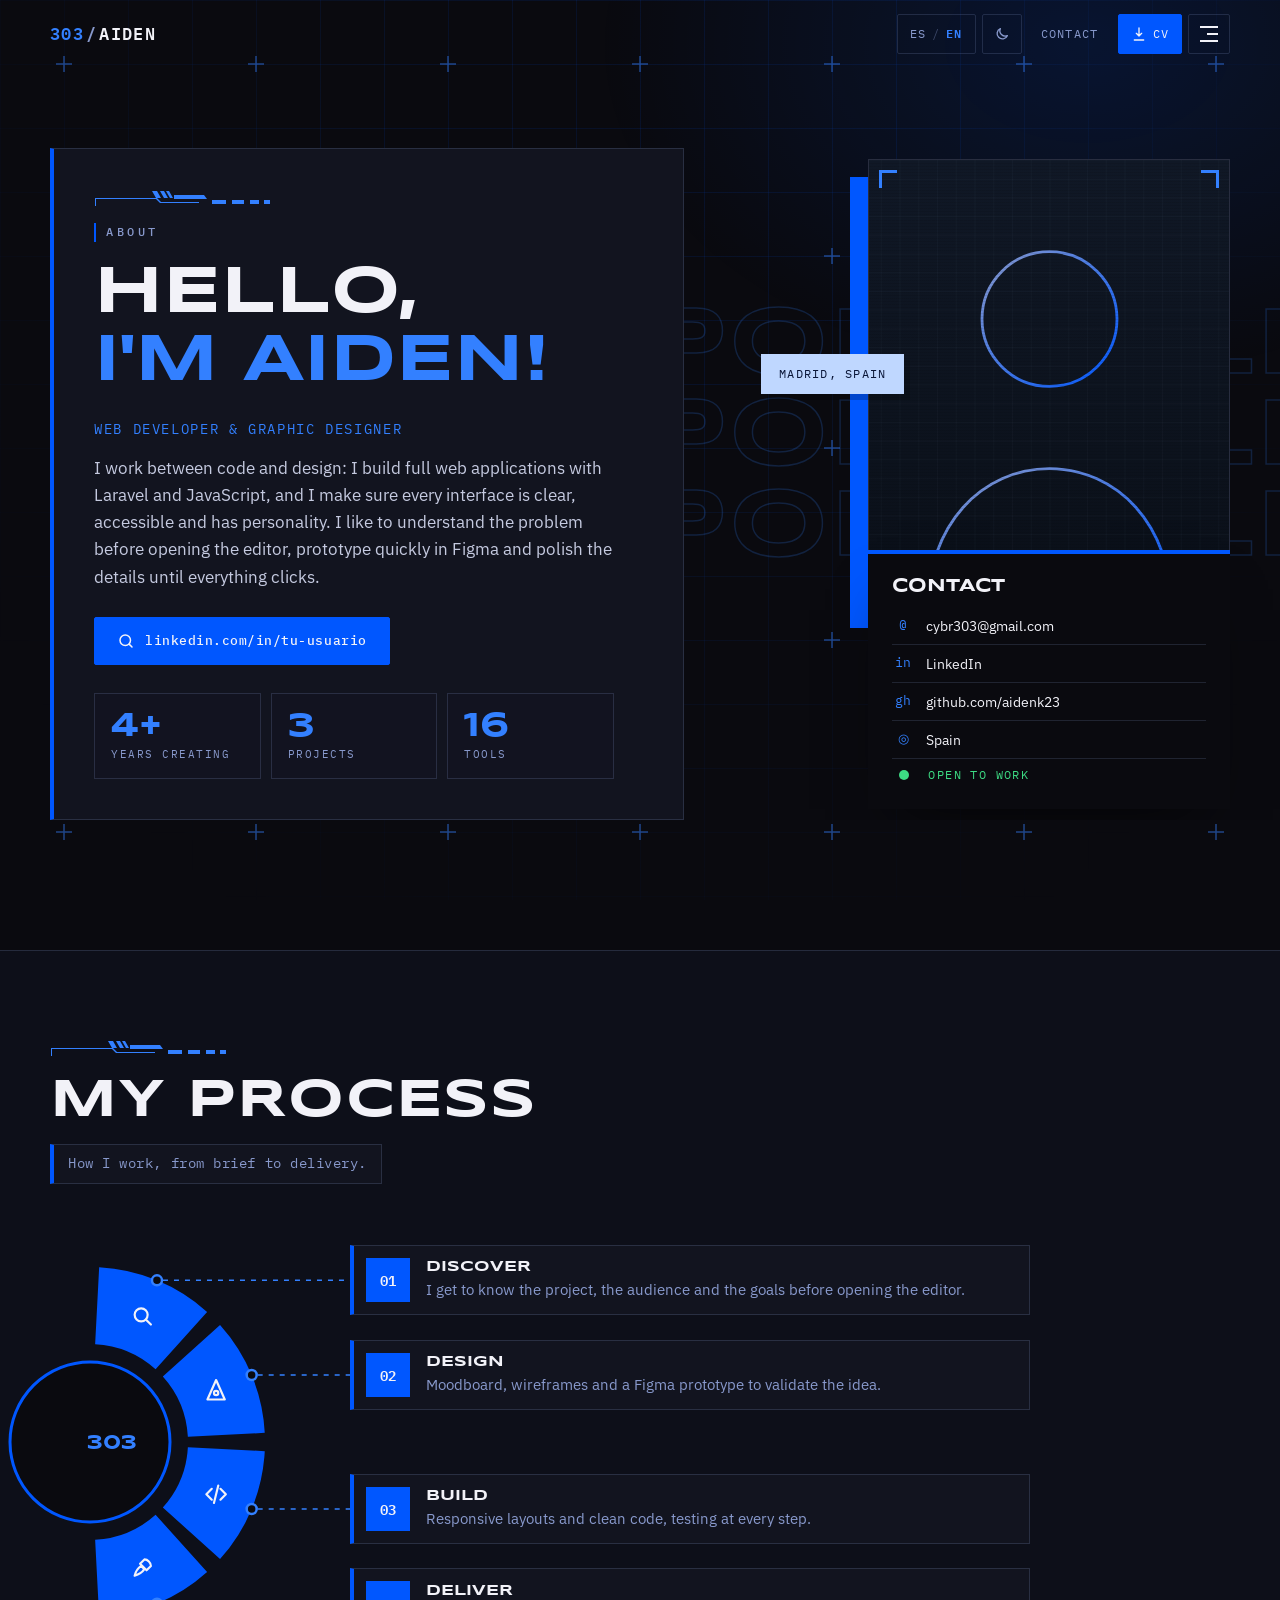
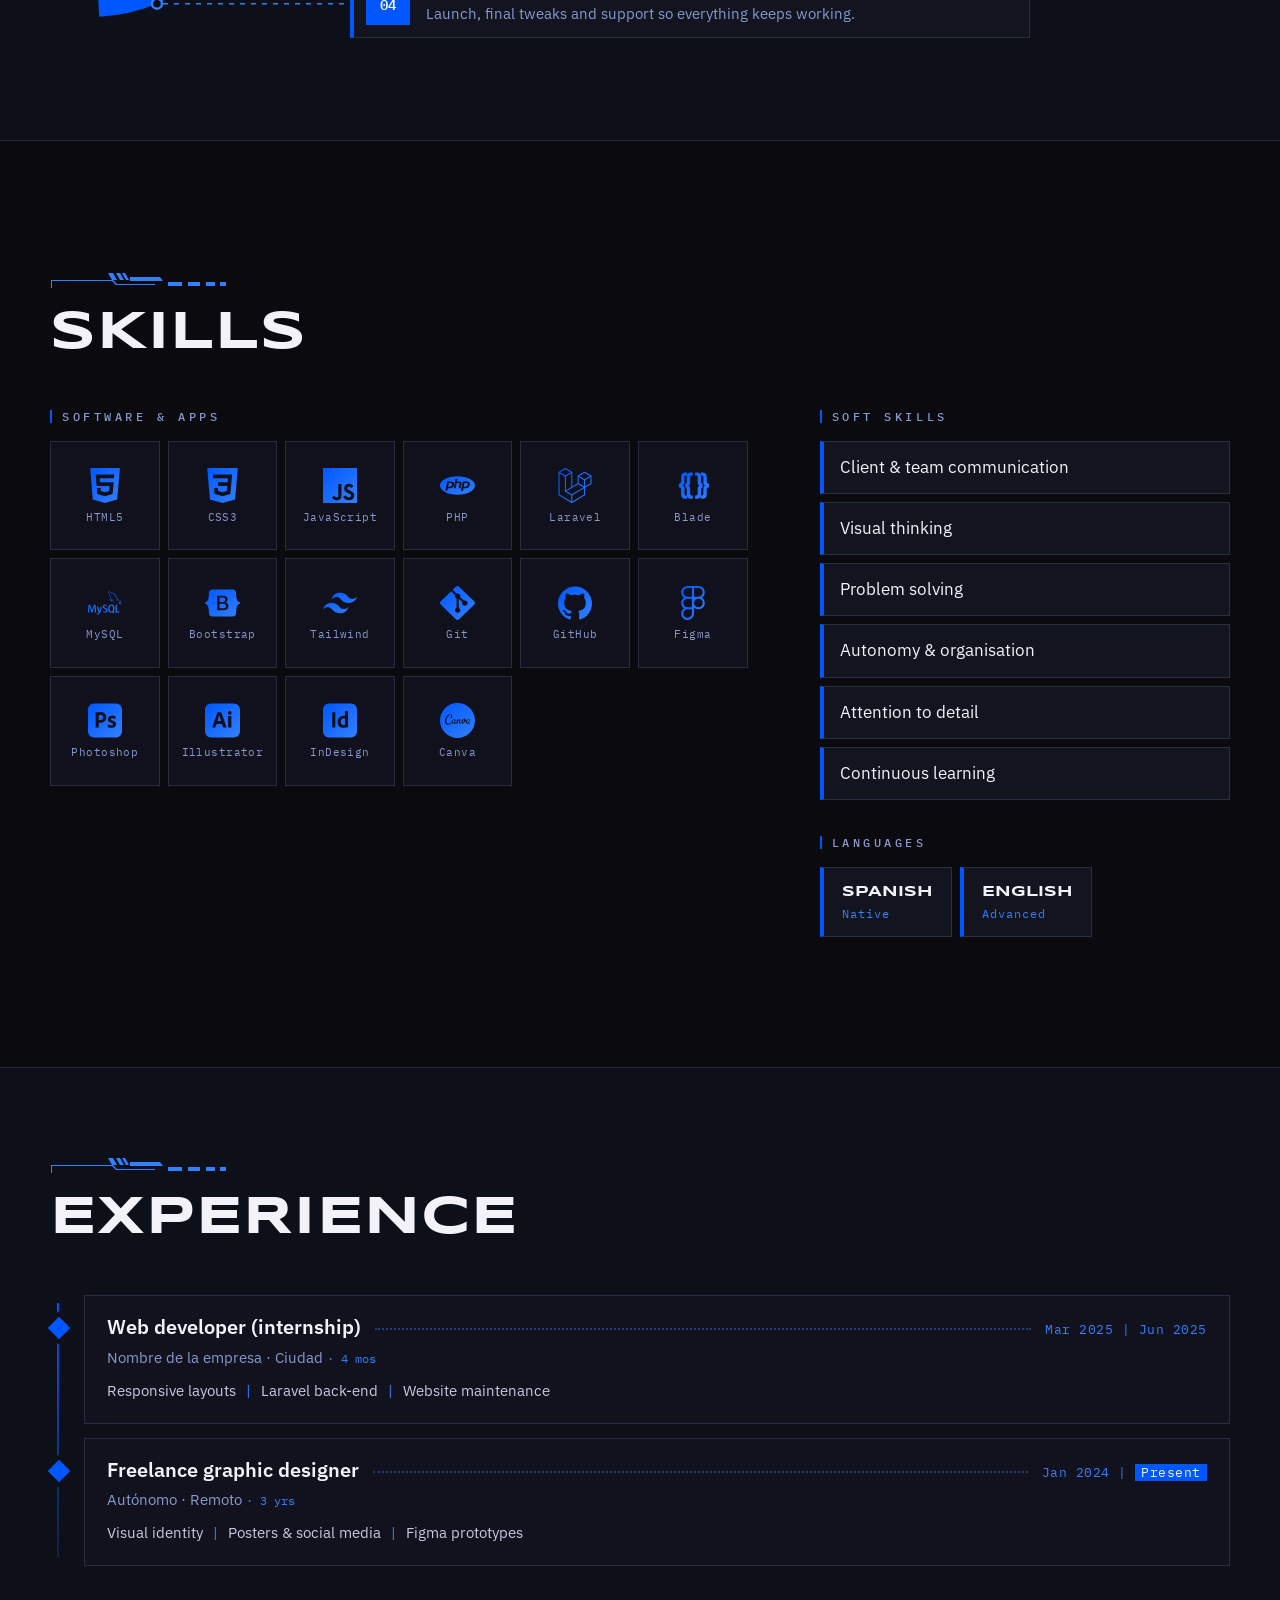
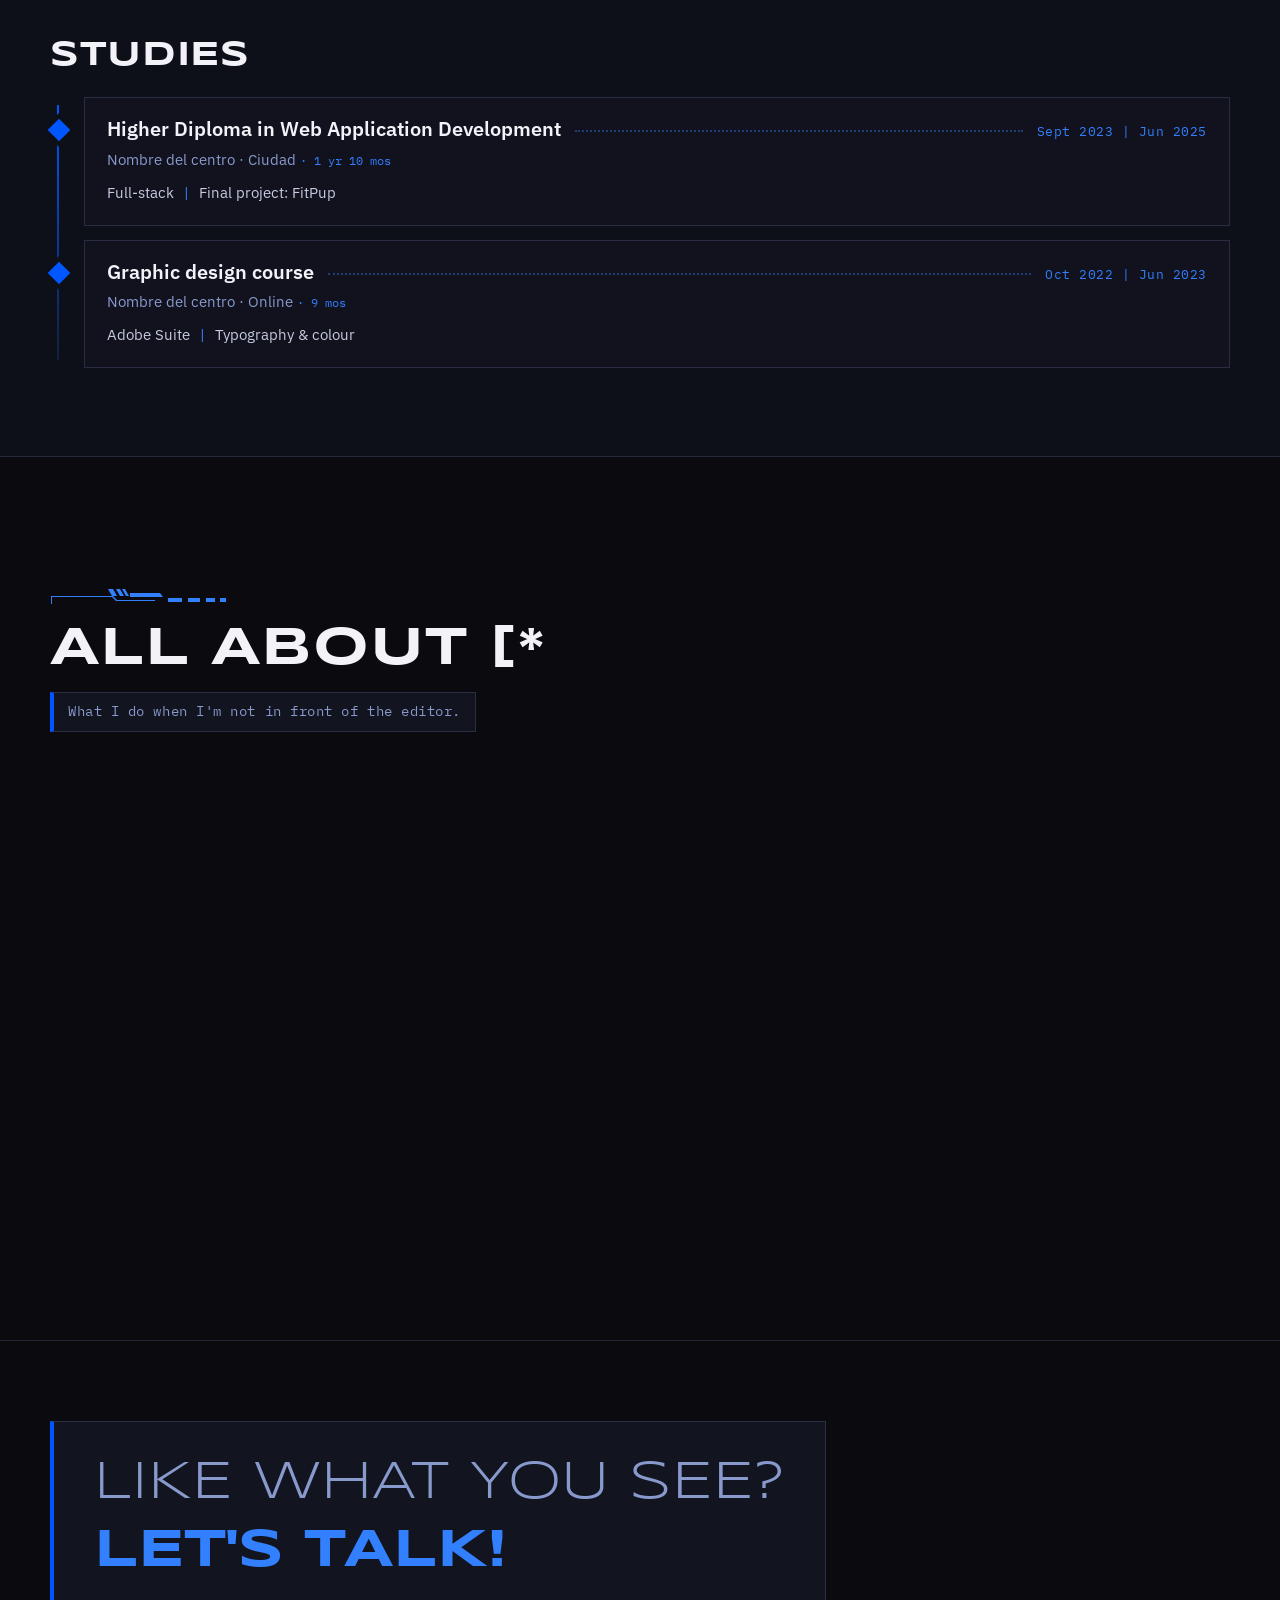
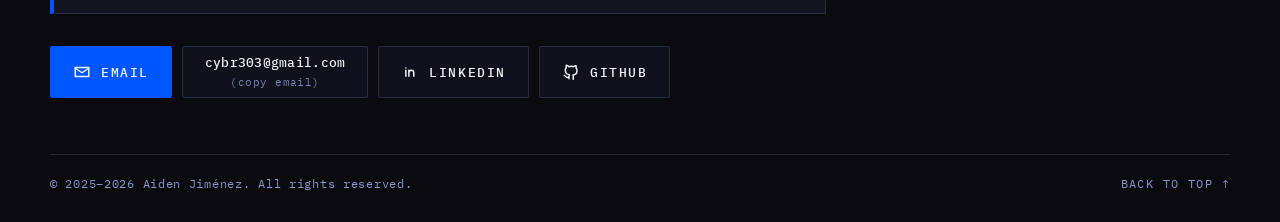
==== commit d55f6a78: "Green 'open to work' pill, prominent 'Let's talk' CTA, softer copy hint - Availability pill in green" ====
--- a/about.html
+++ b/about.html
@@ -7,9 +7,9 @@
     <meta name="theme-color" content="#0a0a0f">
     <!-- Aplica el tema guardado antes de pintar para evitar un parpadeo -->
     <script>try{if(localStorage.getItem("portfolio-theme")==="light")document.documentElement.dataset.theme="light"}catch(e){}</script>
-    <link rel="icon" href="img/battery.svg?v=5" type="image/svg+xml">
+    <link rel="icon" href="img/battery.svg?v=6" type="image/svg+xml">
     <link rel="preload" href="fonts/syncopate-latin-700-normal.woff2" as="font" type="font/woff2" crossorigin>
-    <link rel="stylesheet" href="css/style.css?v=5">
+    <link rel="stylesheet" href="css/style.css?v=6">
     <title>303/AIDEN - Portfolio</title>
 </head>
 
@@ -122,10 +122,10 @@
 
     <div data-include="footer"></div>
 
-    <script src="data/profile.js?v=5"></script>
-    <script src="data/projects.js?v=5"></script>
-    <script src="js/i18n.js?v=5"></script>
-    <script src="js/main.js?v=5"></script>
-    <script src="js/sections.js?v=5"></script>
+    <script src="data/profile.js?v=6"></script>
+    <script src="data/projects.js?v=6"></script>
+    <script src="js/i18n.js?v=6"></script>
+    <script src="js/main.js?v=6"></script>
+    <script src="js/sections.js?v=6"></script>
 </body>
 </html>
--- a/css/style.css
+++ b/css/style.css
@@ -37,6 +37,9 @@
   --header-bg: rgb(10 10 15 / 0.82);
   --shadow: rgb(0 0 0 / 0.6);
   --band: #0d0f19;
+  --open: #3ddc84;          /* verde "disponible", estilo #OpenToWork */
+  --open-rgb: 61 220 132;
+  --open-text: #3ddc84;
   --note: #bfd7ff;          /* post-it azul claro */
   --note-text: #0a1638;
 
@@ -71,6 +74,7 @@
   --header-bg: rgb(242 242 248 / 0.86);
   --shadow: rgb(10 10 15 / 0.22);
   --band: #e4e6f2;
+  --open-text: #0b7a3e;
   color-scheme: light;
 }
 
@@ -229,8 +233,8 @@
 .btn--primary:hover::after { transform: translateX(120%); }
 .btn--ghost { color: var(--text); background: var(--surface); }
 .btn--ghost:hover { --b: var(--accent); color: var(--accent); }
-.btn--copy { flex-direction: column; gap: 0; line-height: 1.25; padding-block: 6px; text-transform: none; letter-spacing: 0.02em; }
-.btn__hint { font-size: 0.66rem; color: var(--muted); text-transform: uppercase; letter-spacing: 0.12em; }
+.btn--copy { flex-direction: column; gap: 5px; line-height: 1.2; padding-block: 8px; text-transform: none; letter-spacing: 0.02em; }
+.btn__hint { font-size: 0.68rem; font-weight: 400; color: var(--muted); text-transform: lowercase; letter-spacing: 0.04em; opacity: 0.85; }
 
 .icon-btn {
   width: 44px; height: 44px; flex: none; border: var(--border) solid var(--line); border-radius: var(--radius);
@@ -443,12 +447,19 @@
 
 .hero__cta { display: flex; flex-direction: column; align-items: center; gap: 16px; animation: fade-up 0.8s 0.6s var(--ease) both; }
 .status-pill {
-  display: inline-flex; align-items: center; gap: 10px; padding: 6px 14px;
-  font-family: var(--f-mono); font-size: 0.72rem; letter-spacing: 0.14em; text-transform: uppercase;
-  color: var(--accent); border: var(--border) solid rgb(var(--accent-rgb) / 0.4); background: rgb(var(--accent-rgb) / 0.06);
-}
-.status-pill__dot { width: 8px; height: 8px; background: var(--accent); box-shadow: 0 0 0 0 rgb(var(--accent-rgb) / 0.7); animation: pulse 2s infinite; flex: none; }
-@keyframes pulse { 70% { box-shadow: 0 0 0 8px rgb(var(--accent-rgb) / 0); } 100% { box-shadow: 0 0 0 0 rgb(var(--accent-rgb) / 0); } }
+  display: inline-flex; align-items: center; gap: 12px; padding: 9px 18px;
+  font-family: var(--f-mono); font-size: 0.8rem; font-weight: 600; letter-spacing: 0.14em; text-transform: uppercase;
+  color: var(--open-text); border: var(--border) solid rgb(var(--open-rgb) / 0.6); background: rgb(var(--open-rgb) / 0.12);
+  box-shadow: 0 0 24px -6px rgb(var(--open-rgb) / 0.55);
+}
+.status-pill__dot { width: 10px; height: 10px; border-radius: 50%; background: var(--open); box-shadow: 0 0 0 0 rgb(var(--open-rgb) / 0.7); animation: pulse 2s infinite; flex: none; }
+@keyframes pulse { 70% { box-shadow: 0 0 0 9px rgb(var(--open-rgb) / 0); } 100% { box-shadow: 0 0 0 0 rgb(var(--open-rgb) / 0); } }
+/* Botón principal de la home: grande y con brillo para que destaque */
+.btn--lg { min-height: 56px; padding: 0 34px; font-size: 0.95rem; font-weight: 600; box-shadow: 0 0 0 0 rgb(0 87 255 / 0.5), 0 14px 40px -14px rgb(0 87 255 / 0.9); animation: cta-glow 2.8s ease-in-out infinite; }
+.btn--lg:hover { animation: none; }
+.btn--lg .btn__arrow { transition: transform 0.3s var(--ease); }
+.btn--lg:hover .btn__arrow { transform: translateX(5px); }
+@keyframes cta-glow { 50% { box-shadow: 0 0 0 6px rgb(0 87 255 / 0.18), 0 14px 40px -10px rgb(0 87 255 / 1); } }
 
 /* ==========================================================================
    PROYECTOS — carrusel continuo
@@ -554,8 +565,8 @@
 .about-contact li > .mono { width: 22px; flex: none; color: #3380ff; font-size: 0.8rem; text-align: center; }
 .about-contact a { text-decoration: none; transition: color 0.2s; }
 .about-contact a:hover { color: #3380ff; }
-.about-contact .is-available { color: #3380ff; font-family: var(--f-mono); font-size: 0.72rem; letter-spacing: 0.12em; text-transform: uppercase; }
-.about-contact .status-pill__dot { margin-inline: 7px; background: #3380ff; }
+.about-contact .is-available { color: #3ddc84; font-family: var(--f-mono); font-size: 0.72rem; letter-spacing: 0.12em; text-transform: uppercase; }
+.about-contact .status-pill__dot { margin-inline: 7px; background: #3ddc84; }
 
 /* ==========================================================================
    PROCESO DE TRABAJO (semicírculo + pasos, estilo Riley)
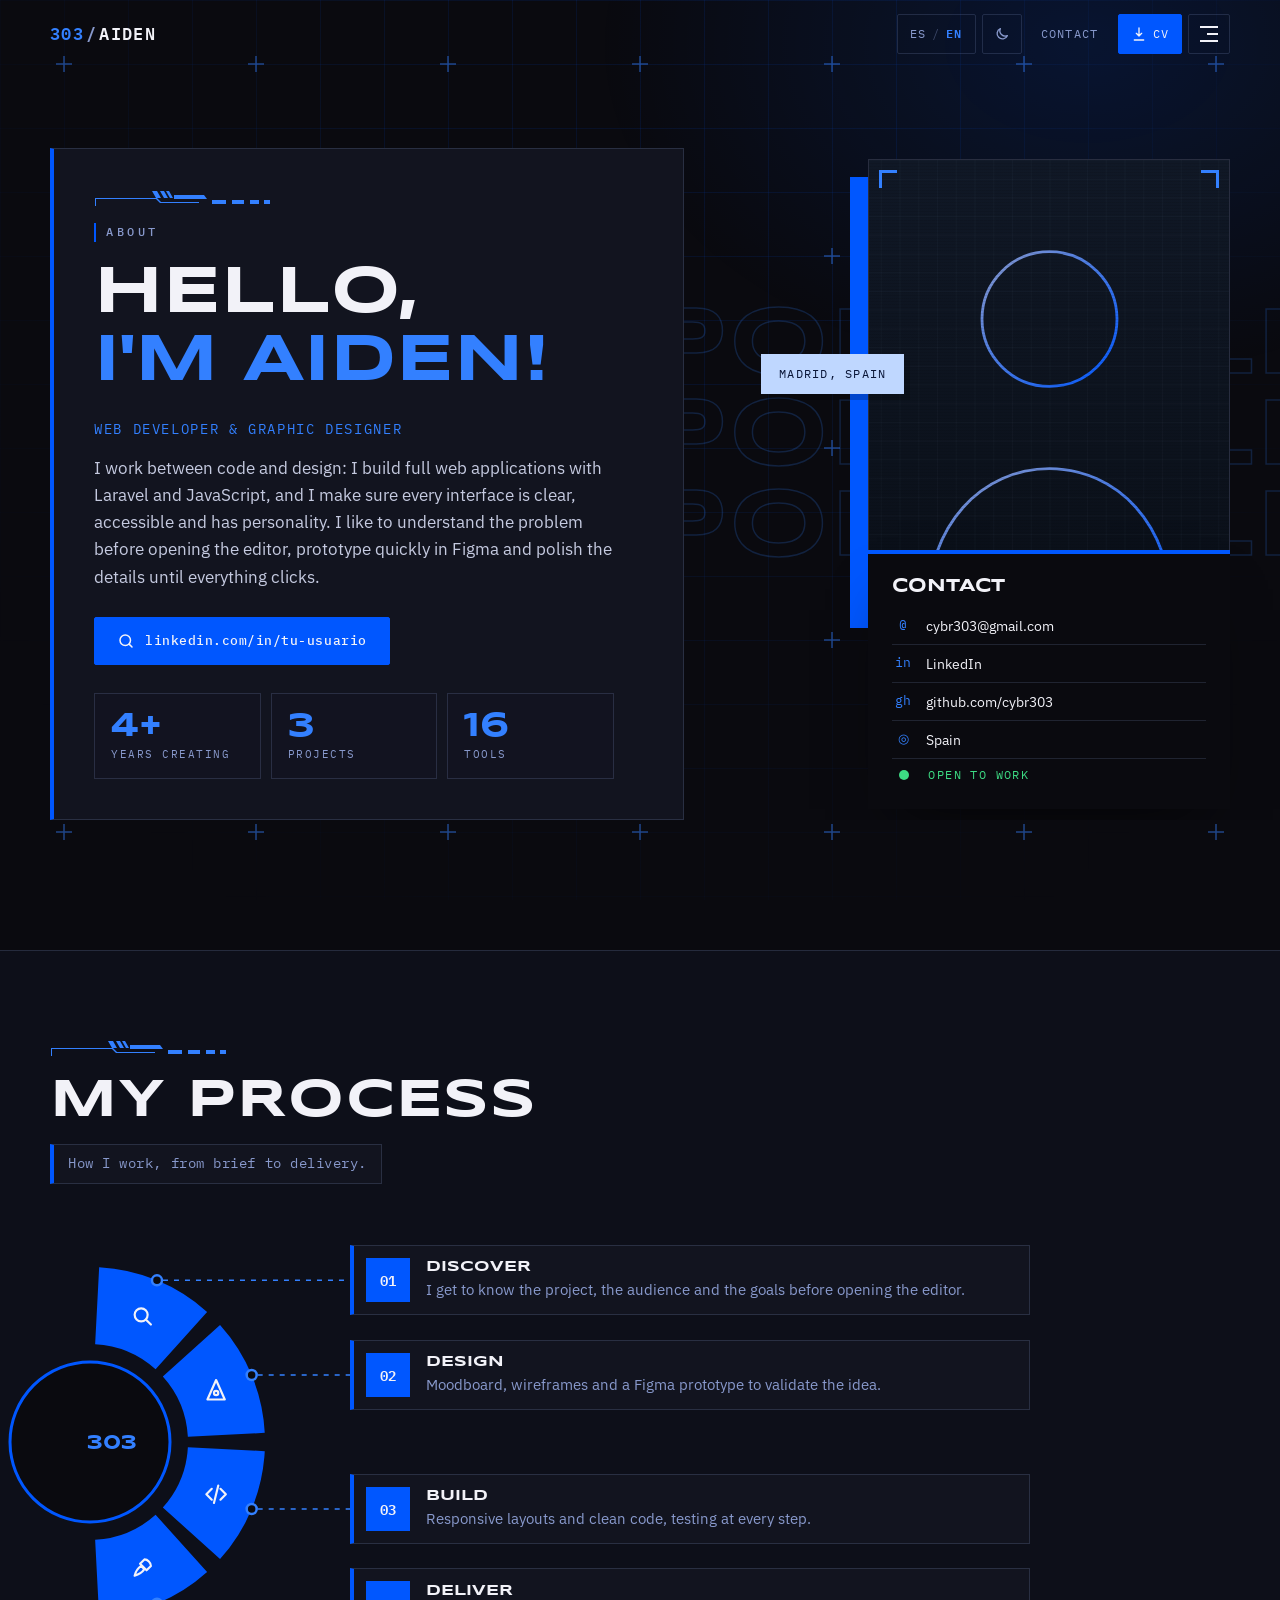
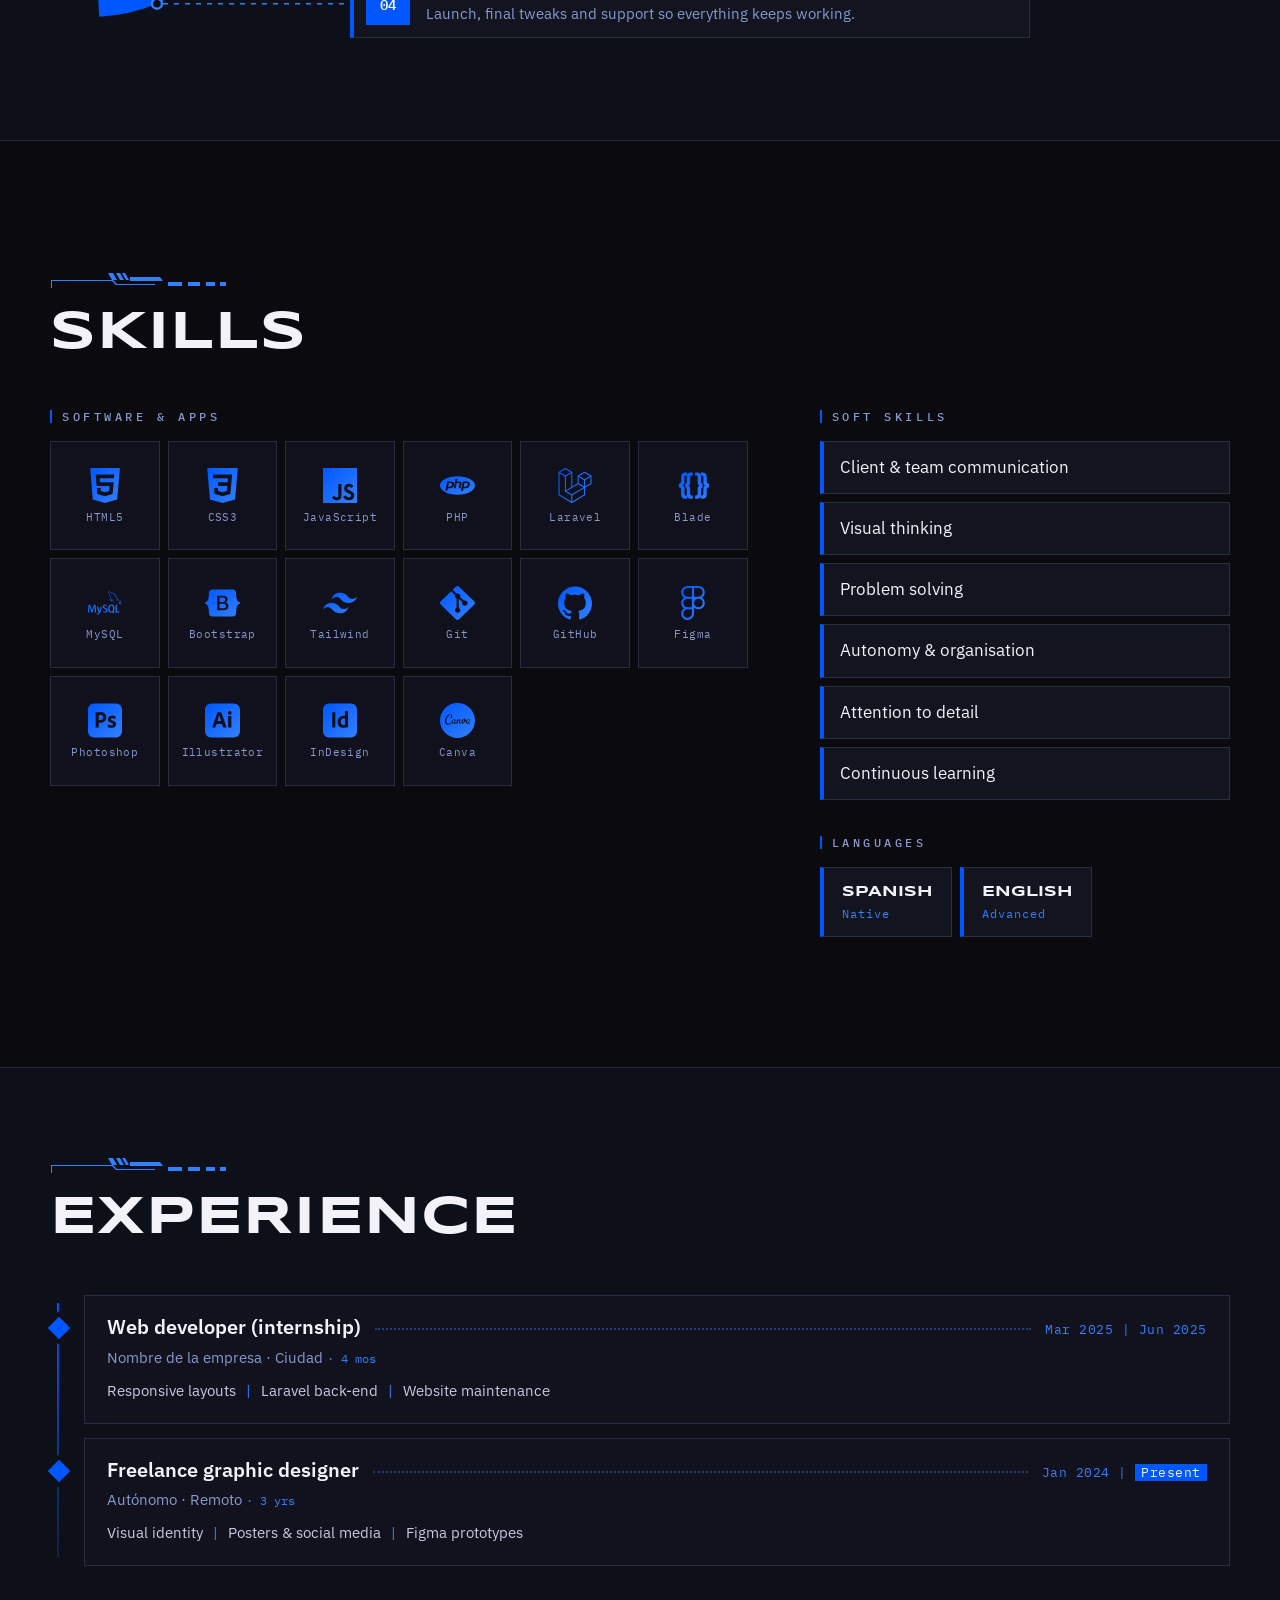
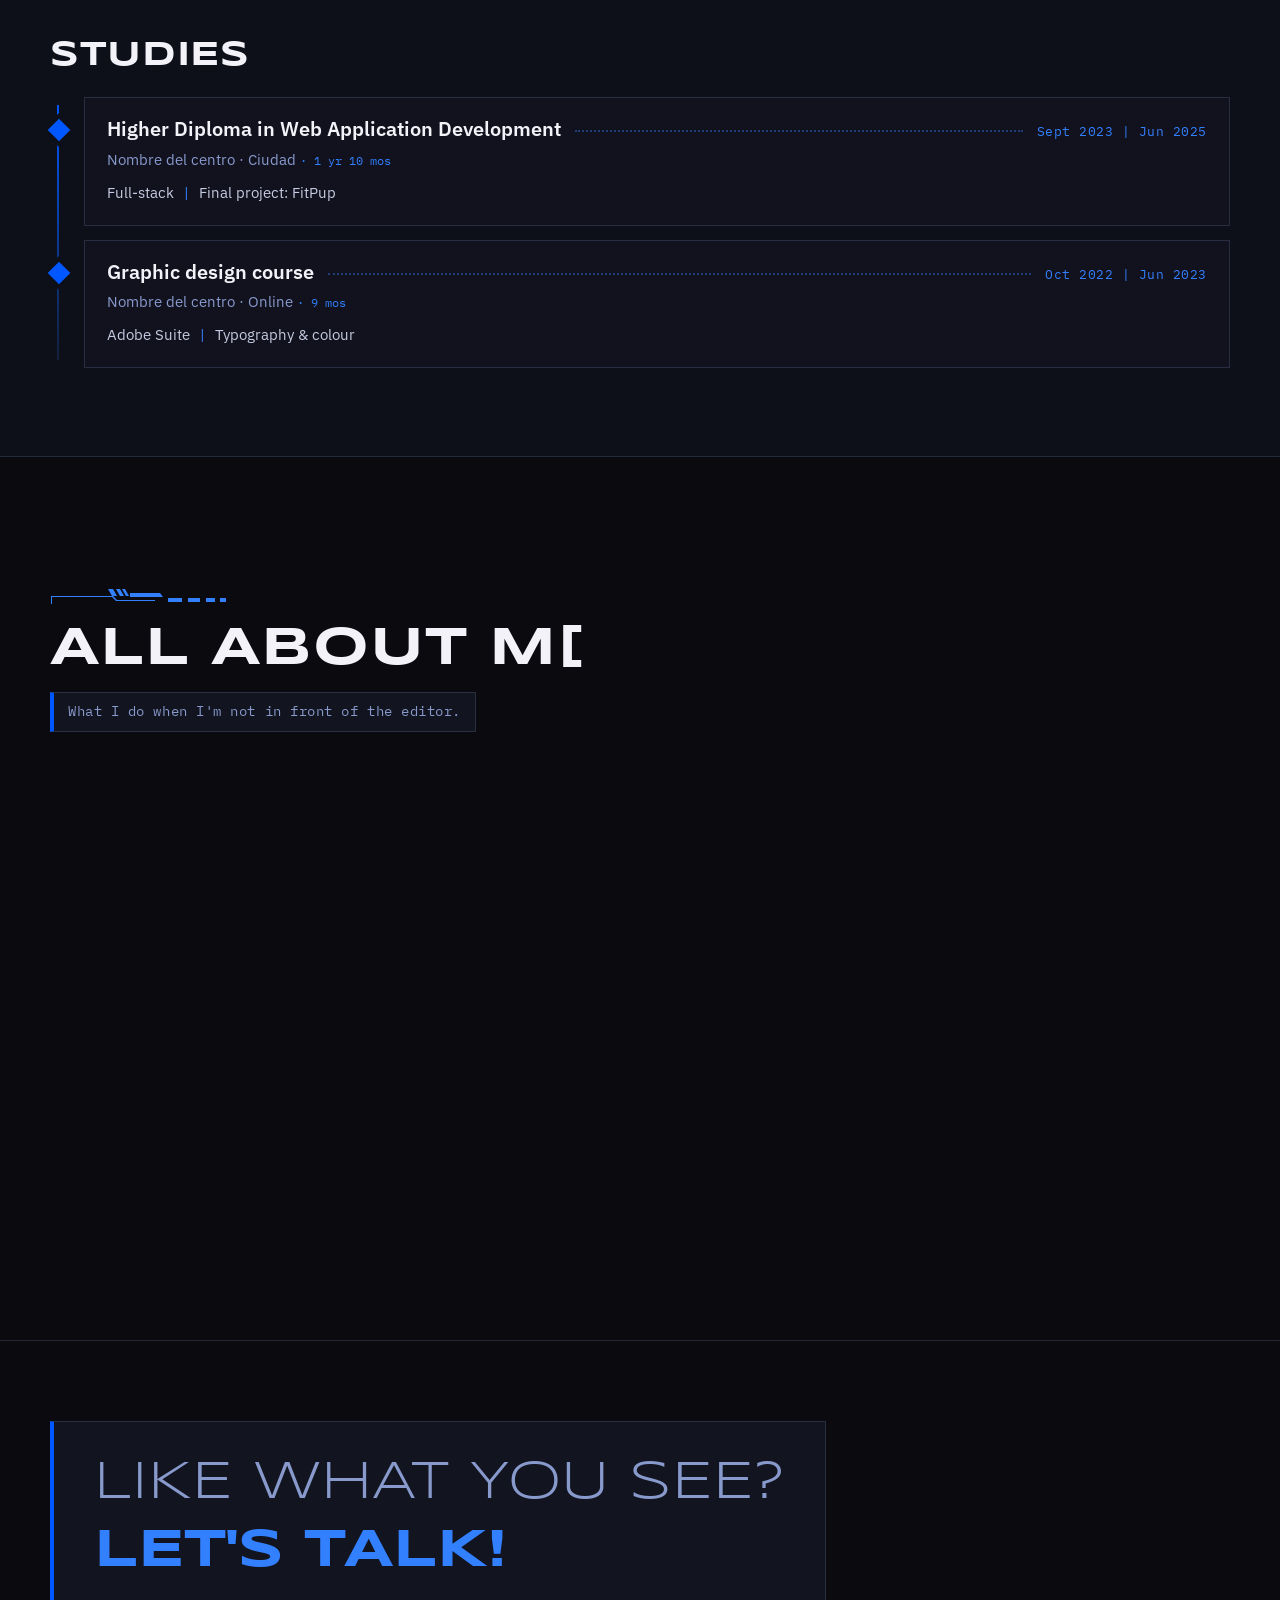
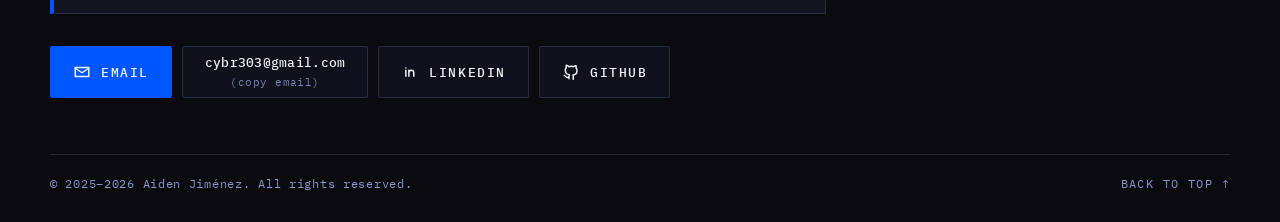
==== commit eafc37a2: "Update GitHub username to cybr303 Co-Authored-By: Claude Opus 5.5 <noreply@anthropic.com> Claude-Ses" ====
--- a/about.html
+++ b/about.html
@@ -7,9 +7,9 @@
     <meta name="theme-color" content="#0a0a0f">
     <!-- Aplica el tema guardado antes de pintar para evitar un parpadeo -->
     <script>try{if(localStorage.getItem("portfolio-theme")==="light")document.documentElement.dataset.theme="light"}catch(e){}</script>
-    <link rel="icon" href="img/battery.svg?v=6" type="image/svg+xml">
+    <link rel="icon" href="img/battery.svg?v=7" type="image/svg+xml">
     <link rel="preload" href="fonts/syncopate-latin-700-normal.woff2" as="font" type="font/woff2" crossorigin>
-    <link rel="stylesheet" href="css/style.css?v=6">
+    <link rel="stylesheet" href="css/style.css?v=7">
     <title>303/AIDEN - Portfolio</title>
 </head>
 
@@ -122,10 +122,10 @@
 
     <div data-include="footer"></div>
 
-    <script src="data/profile.js?v=6"></script>
-    <script src="data/projects.js?v=6"></script>
-    <script src="js/i18n.js?v=6"></script>
-    <script src="js/main.js?v=6"></script>
-    <script src="js/sections.js?v=6"></script>
+    <script src="data/profile.js?v=7"></script>
+    <script src="data/projects.js?v=7"></script>
+    <script src="js/i18n.js?v=7"></script>
+    <script src="js/main.js?v=7"></script>
+    <script src="js/sections.js?v=7"></script>
 </body>
 </html>
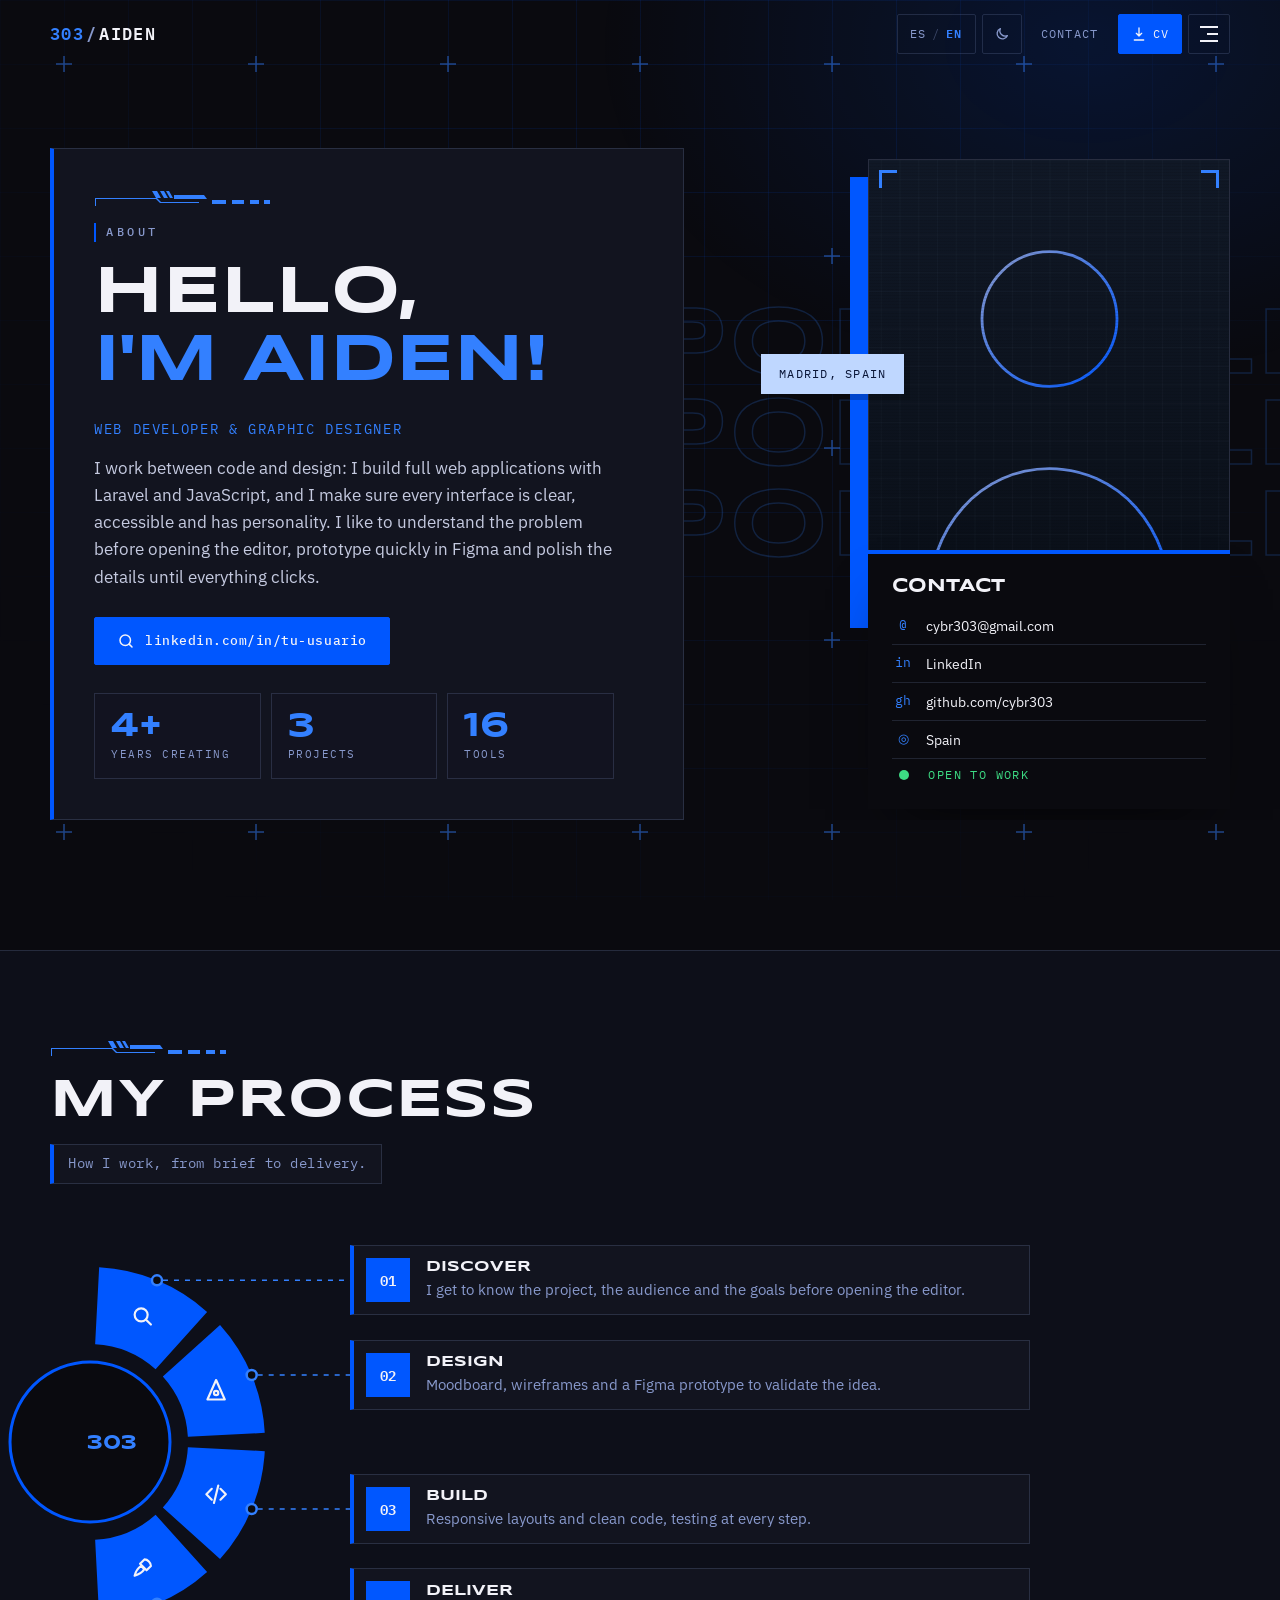
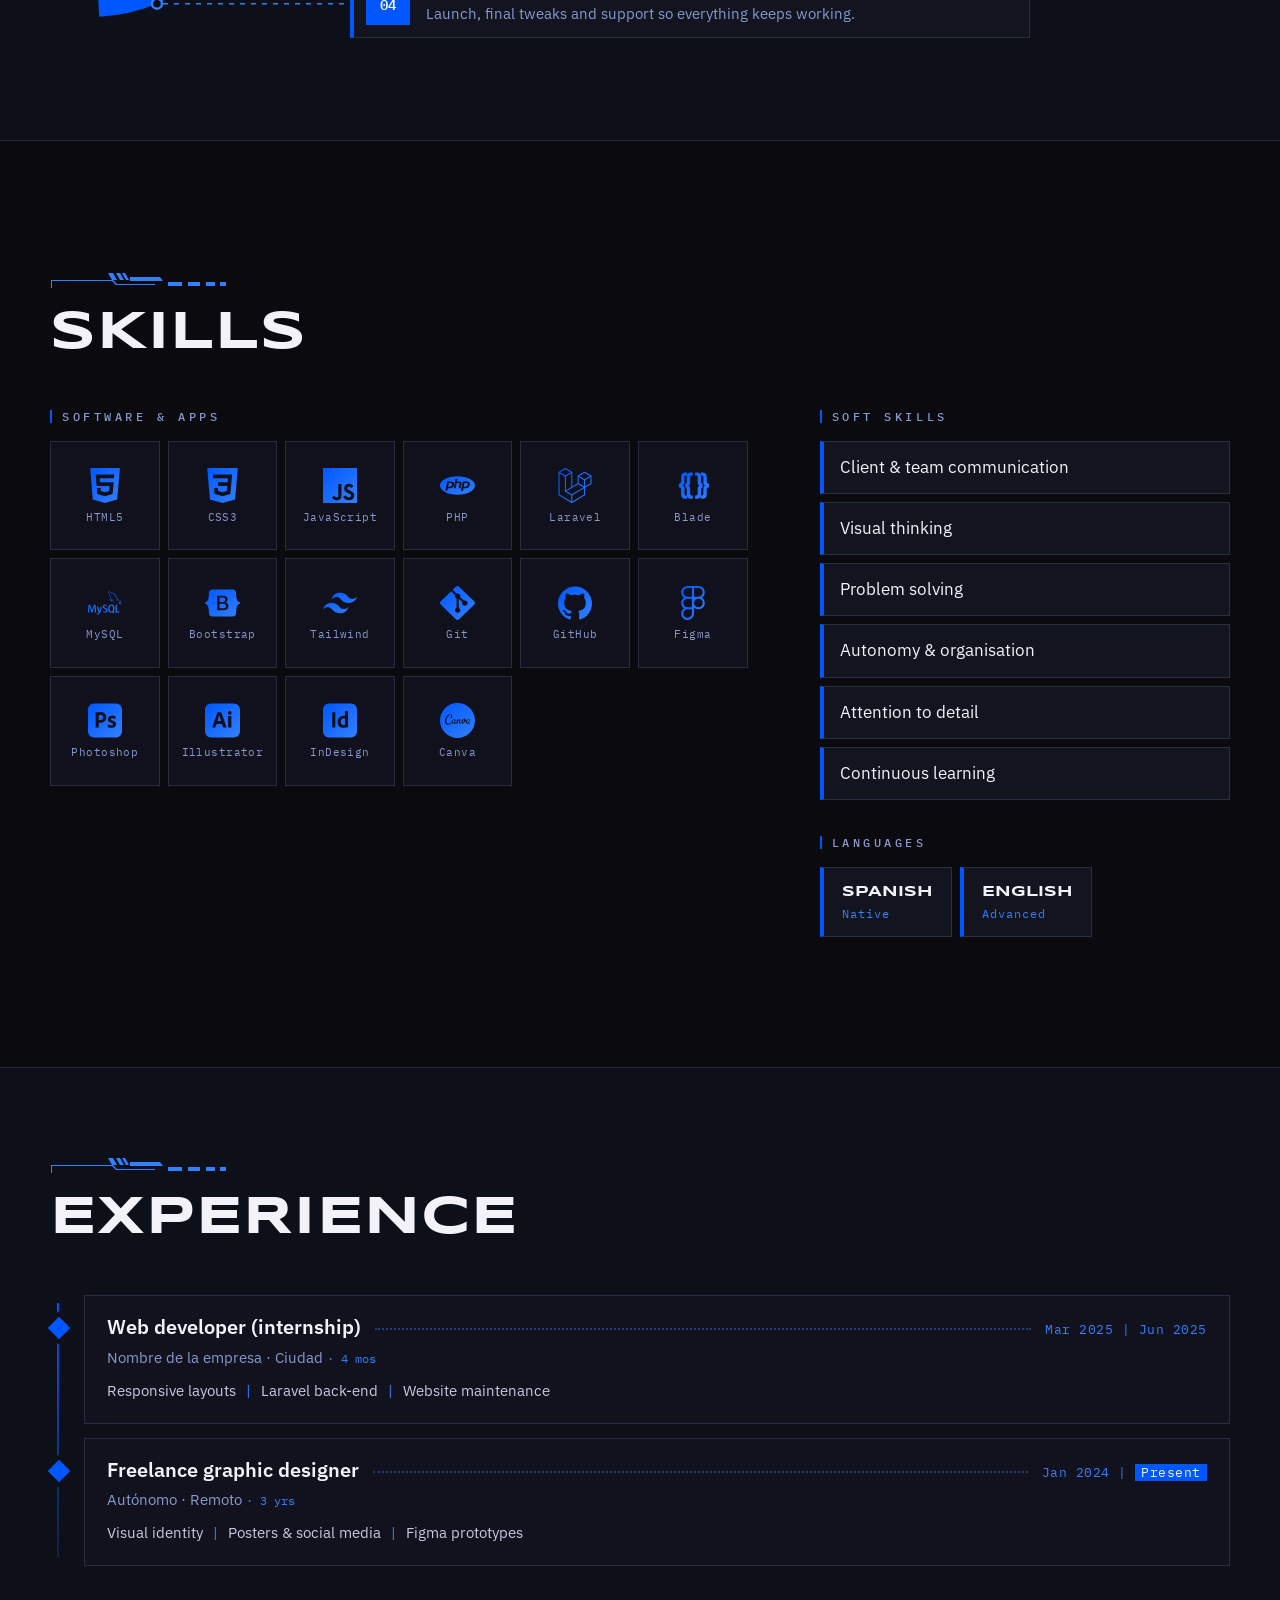
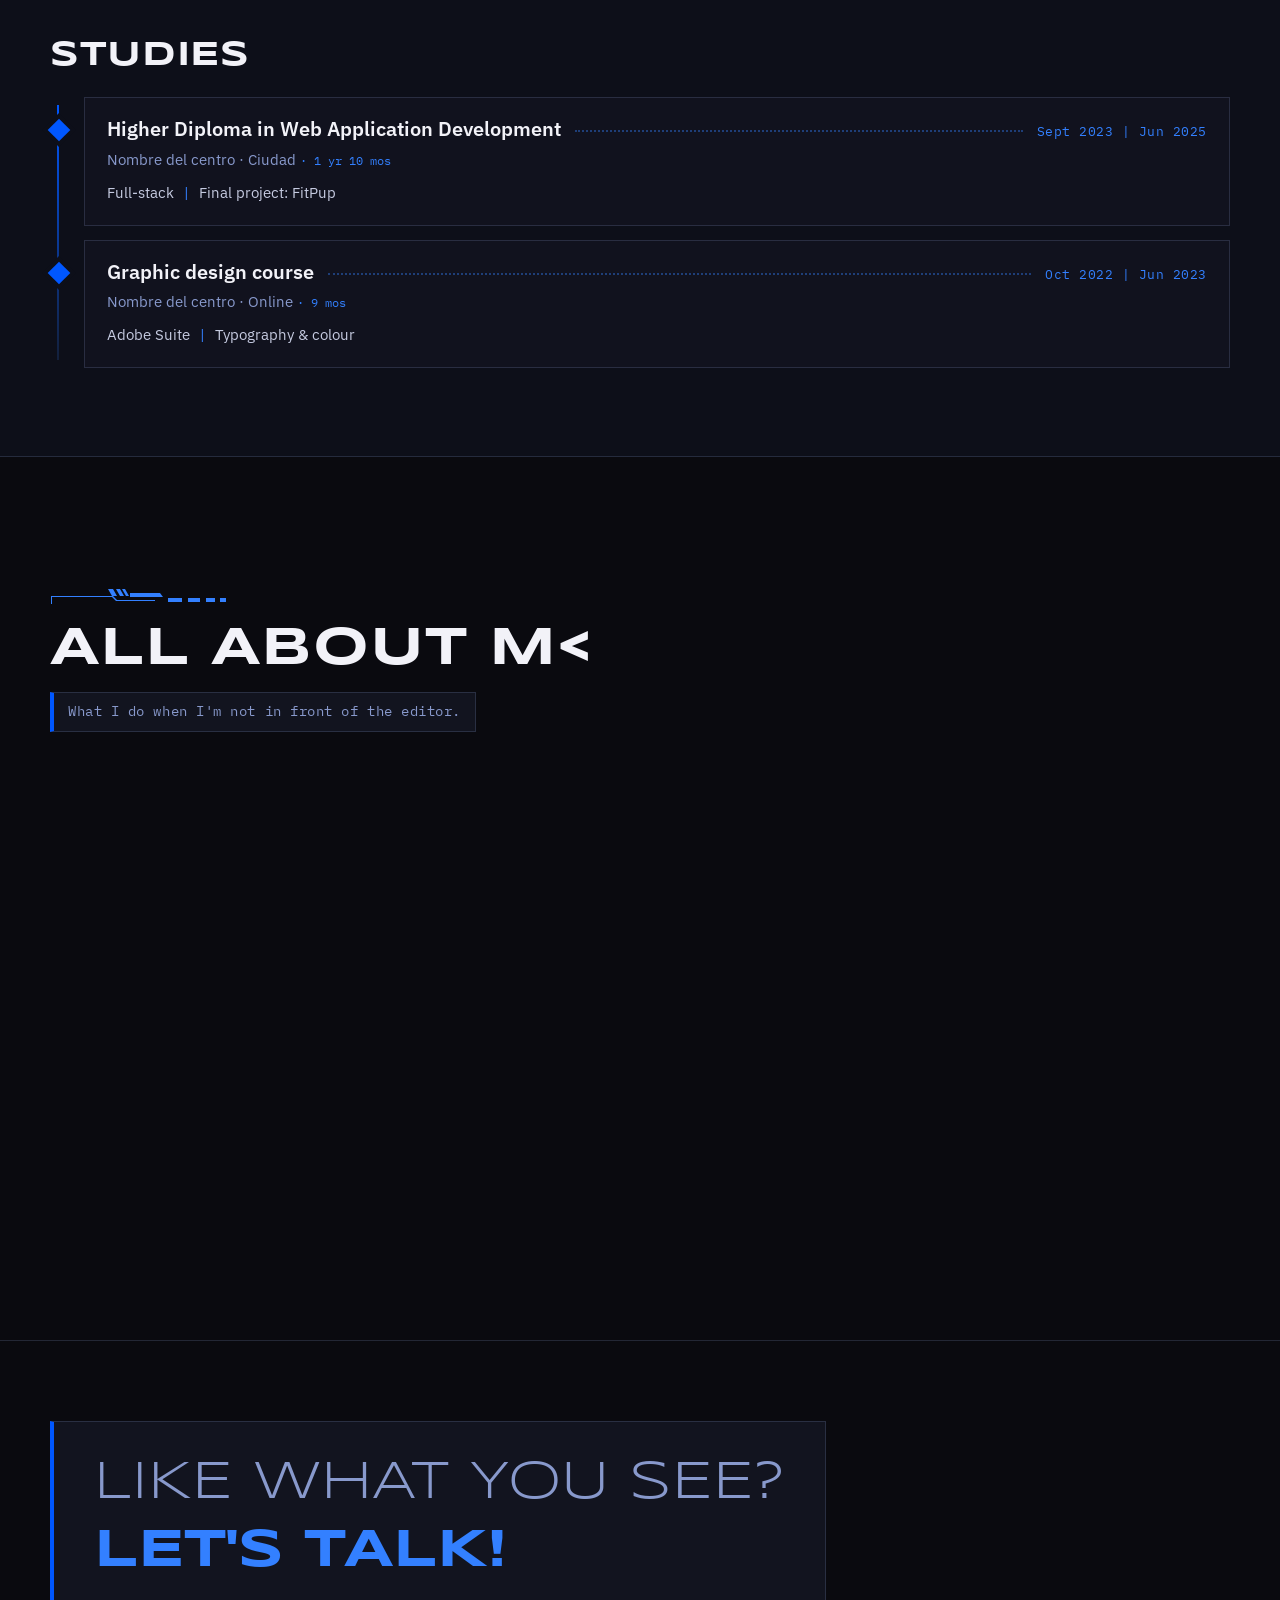
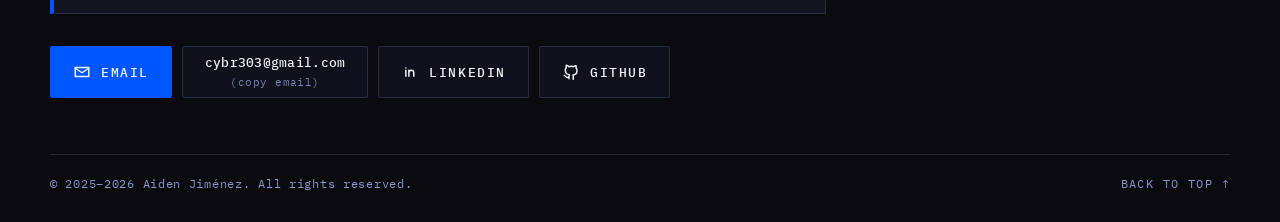
==== commit f01be6ea: "Light theme: solid, higher-contrast 'open to work' pill White background, dark green text and a gree" ====
--- a/about.html
+++ b/about.html
@@ -7,9 +7,9 @@
     <meta name="theme-color" content="#0a0a0f">
     <!-- Aplica el tema guardado antes de pintar para evitar un parpadeo -->
     <script>try{if(localStorage.getItem("portfolio-theme")==="light")document.documentElement.dataset.theme="light"}catch(e){}</script>
-    <link rel="icon" href="img/battery.svg?v=7" type="image/svg+xml">
+    <link rel="icon" href="img/battery.svg?v=8" type="image/svg+xml">
     <link rel="preload" href="fonts/syncopate-latin-700-normal.woff2" as="font" type="font/woff2" crossorigin>
-    <link rel="stylesheet" href="css/style.css?v=7">
+    <link rel="stylesheet" href="css/style.css?v=8">
     <title>303/AIDEN - Portfolio</title>
 </head>
 
@@ -122,10 +122,10 @@
 
     <div data-include="footer"></div>
 
-    <script src="data/profile.js?v=7"></script>
-    <script src="data/projects.js?v=7"></script>
-    <script src="js/i18n.js?v=7"></script>
-    <script src="js/main.js?v=7"></script>
-    <script src="js/sections.js?v=7"></script>
+    <script src="data/profile.js?v=8"></script>
+    <script src="data/projects.js?v=8"></script>
+    <script src="js/i18n.js?v=8"></script>
+    <script src="js/main.js?v=8"></script>
+    <script src="js/sections.js?v=8"></script>
 </body>
 </html>
--- a/css/style.css
+++ b/css/style.css
@@ -453,6 +453,12 @@
   box-shadow: 0 0 24px -6px rgb(var(--open-rgb) / 0.55);
 }
 .status-pill__dot { width: 10px; height: 10px; border-radius: 50%; background: var(--open); box-shadow: 0 0 0 0 rgb(var(--open-rgb) / 0.7); animation: pulse 2s infinite; flex: none; }
+/* Tema claro: fondo sólido y verde oscuro para que se lea bien sobre la retícula */
+:root[data-theme="light"] .status-pill {
+  background: #ffffff; color: #0b6b37; border-color: #12a150; border-left-width: 4px;
+  box-shadow: 0 6px 18px -8px rgb(18 161 80 / 0.55);
+}
+:root[data-theme="light"] .status-pill__dot { background: #12a150; }
 @keyframes pulse { 70% { box-shadow: 0 0 0 9px rgb(var(--open-rgb) / 0); } 100% { box-shadow: 0 0 0 0 rgb(var(--open-rgb) / 0); } }
 /* Botón principal de la home: grande y con brillo para que destaque */
 .btn--lg { min-height: 56px; padding: 0 34px; font-size: 0.95rem; font-weight: 600; box-shadow: 0 0 0 0 rgb(0 87 255 / 0.5), 0 14px 40px -14px rgb(0 87 255 / 0.9); animation: cta-glow 2.8s ease-in-out infinite; }
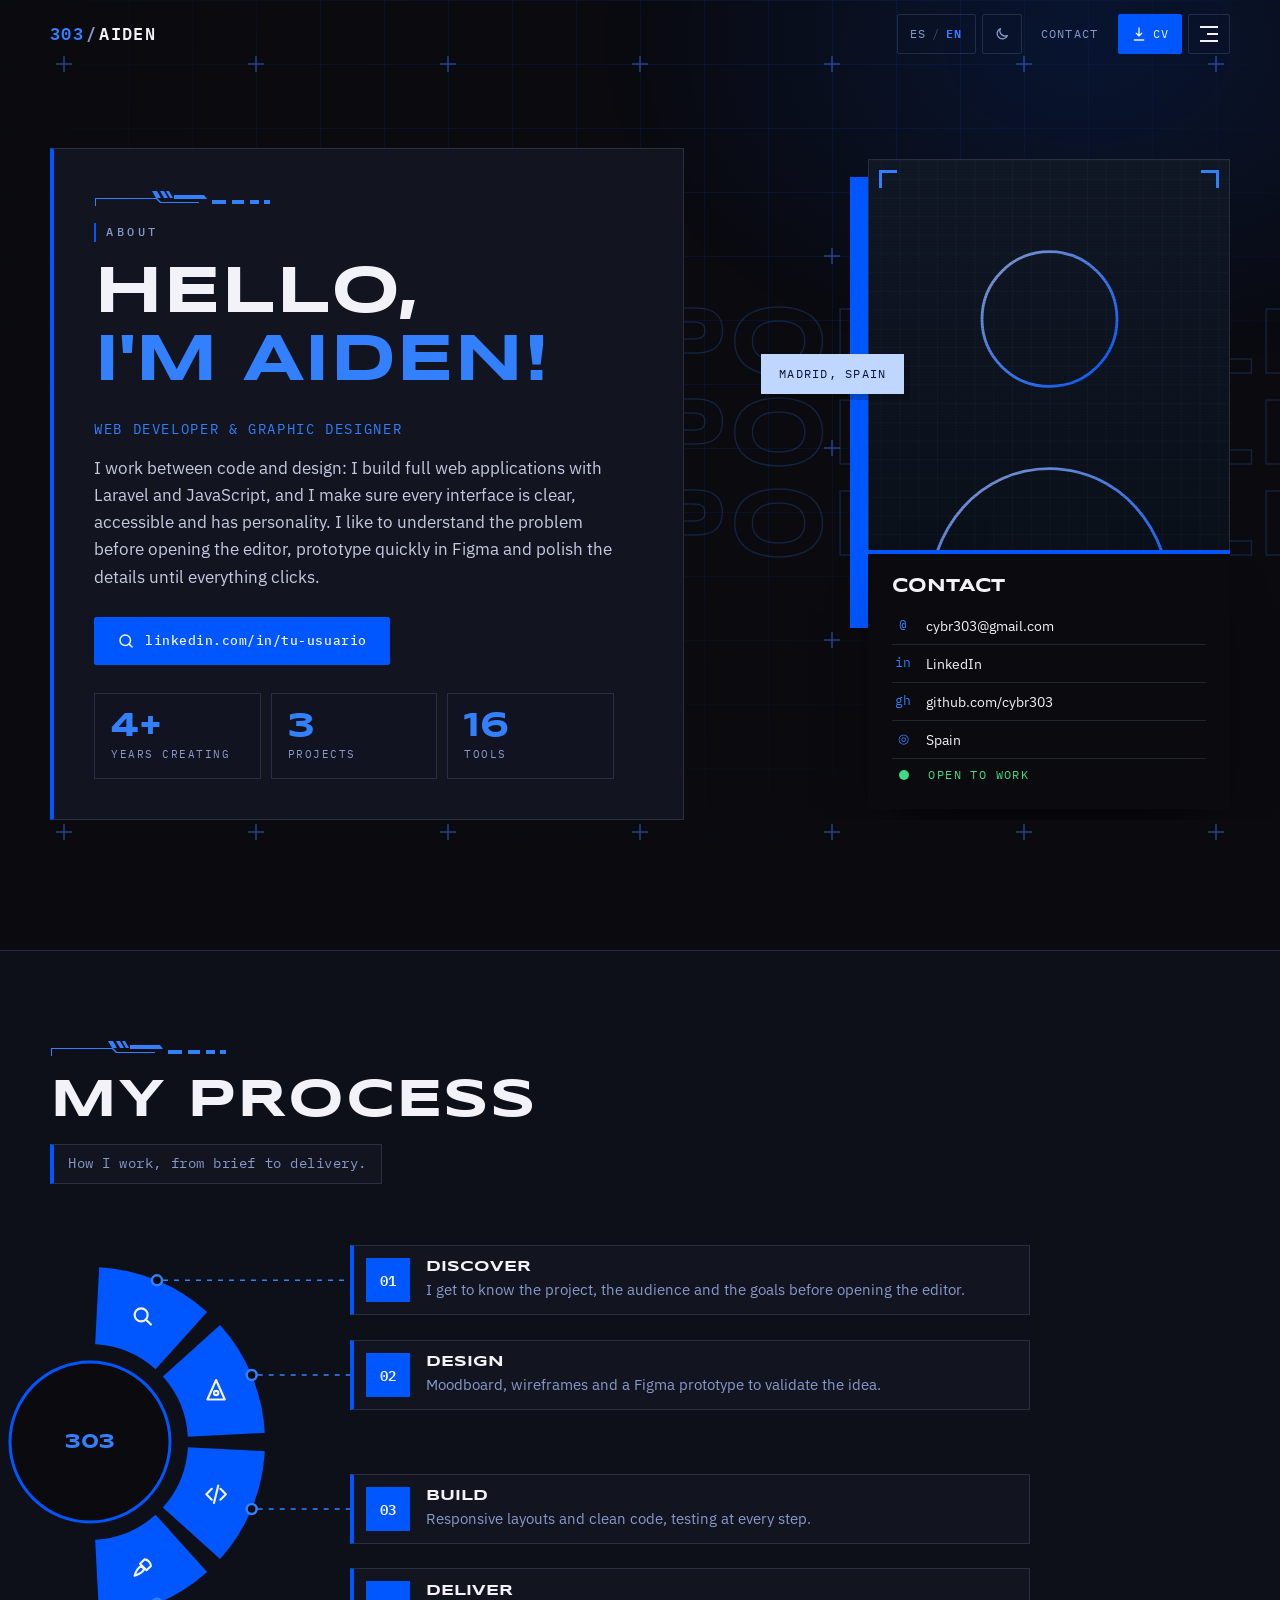
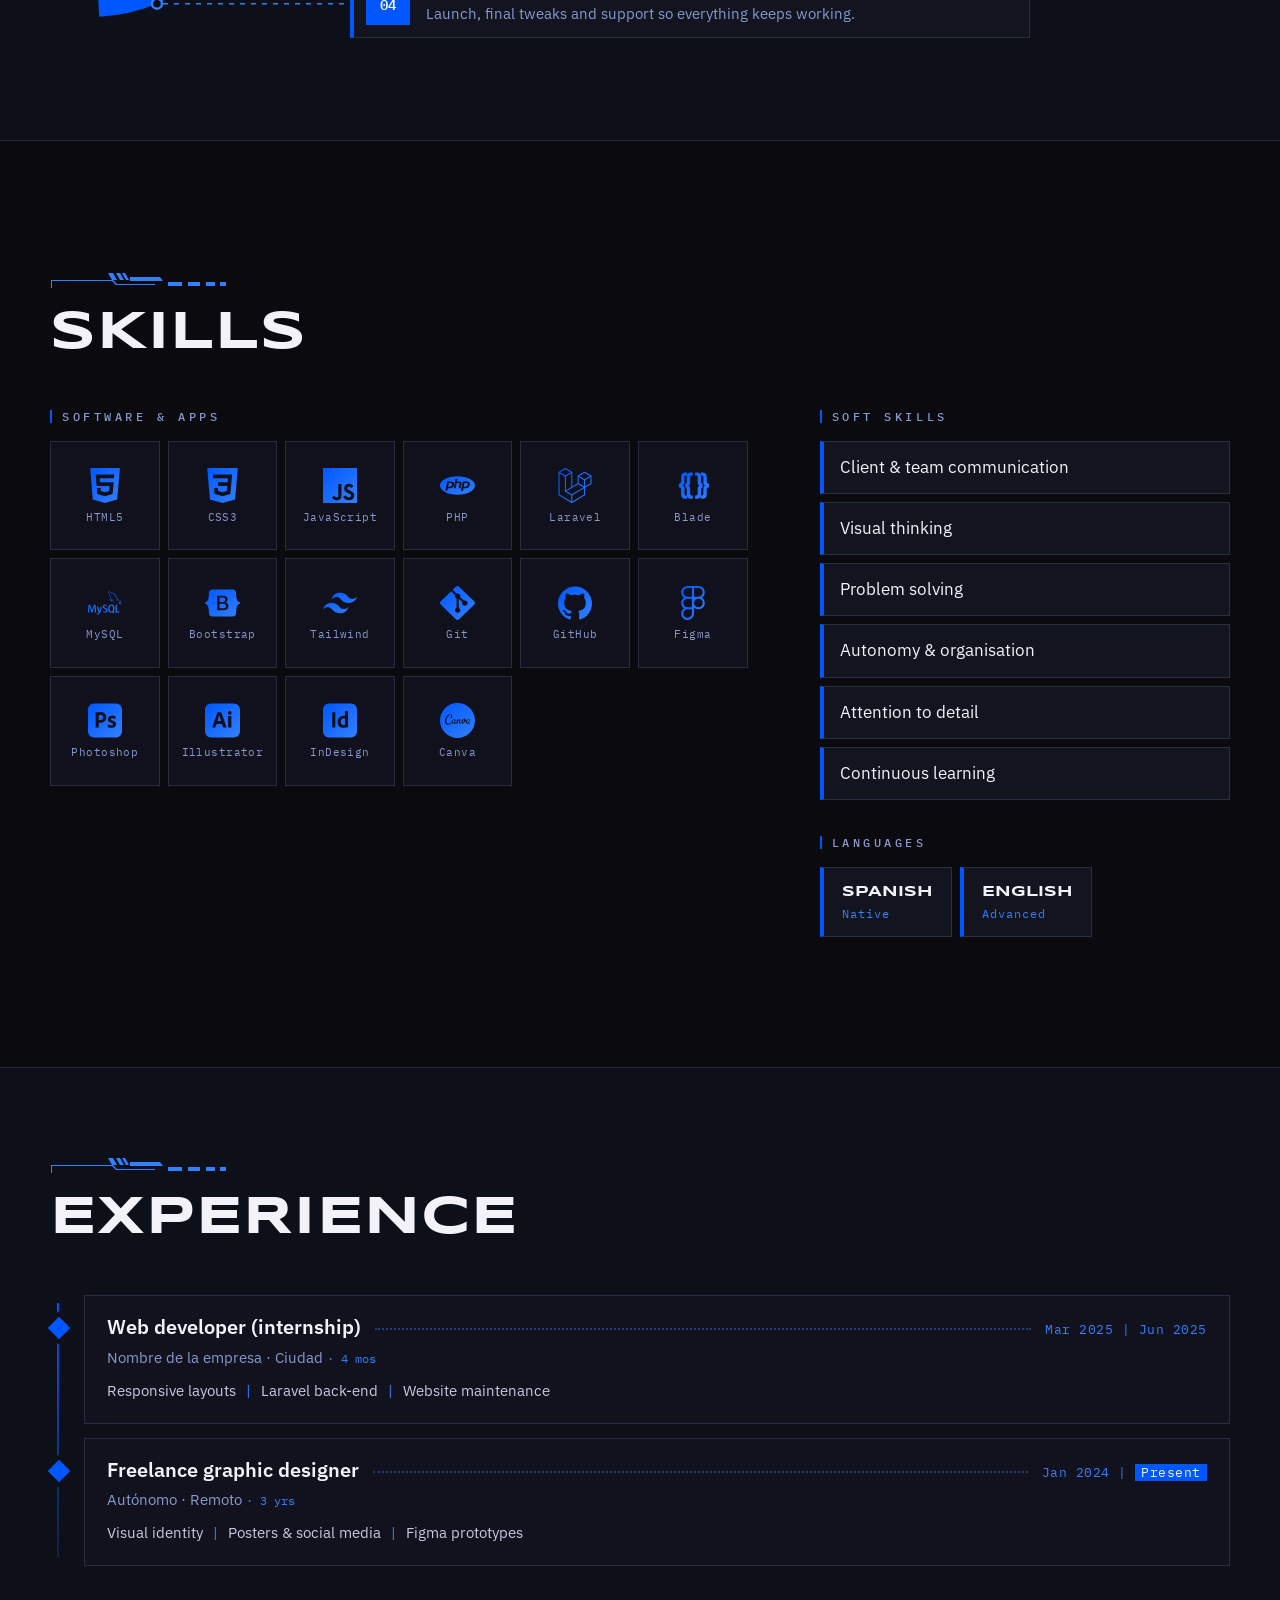
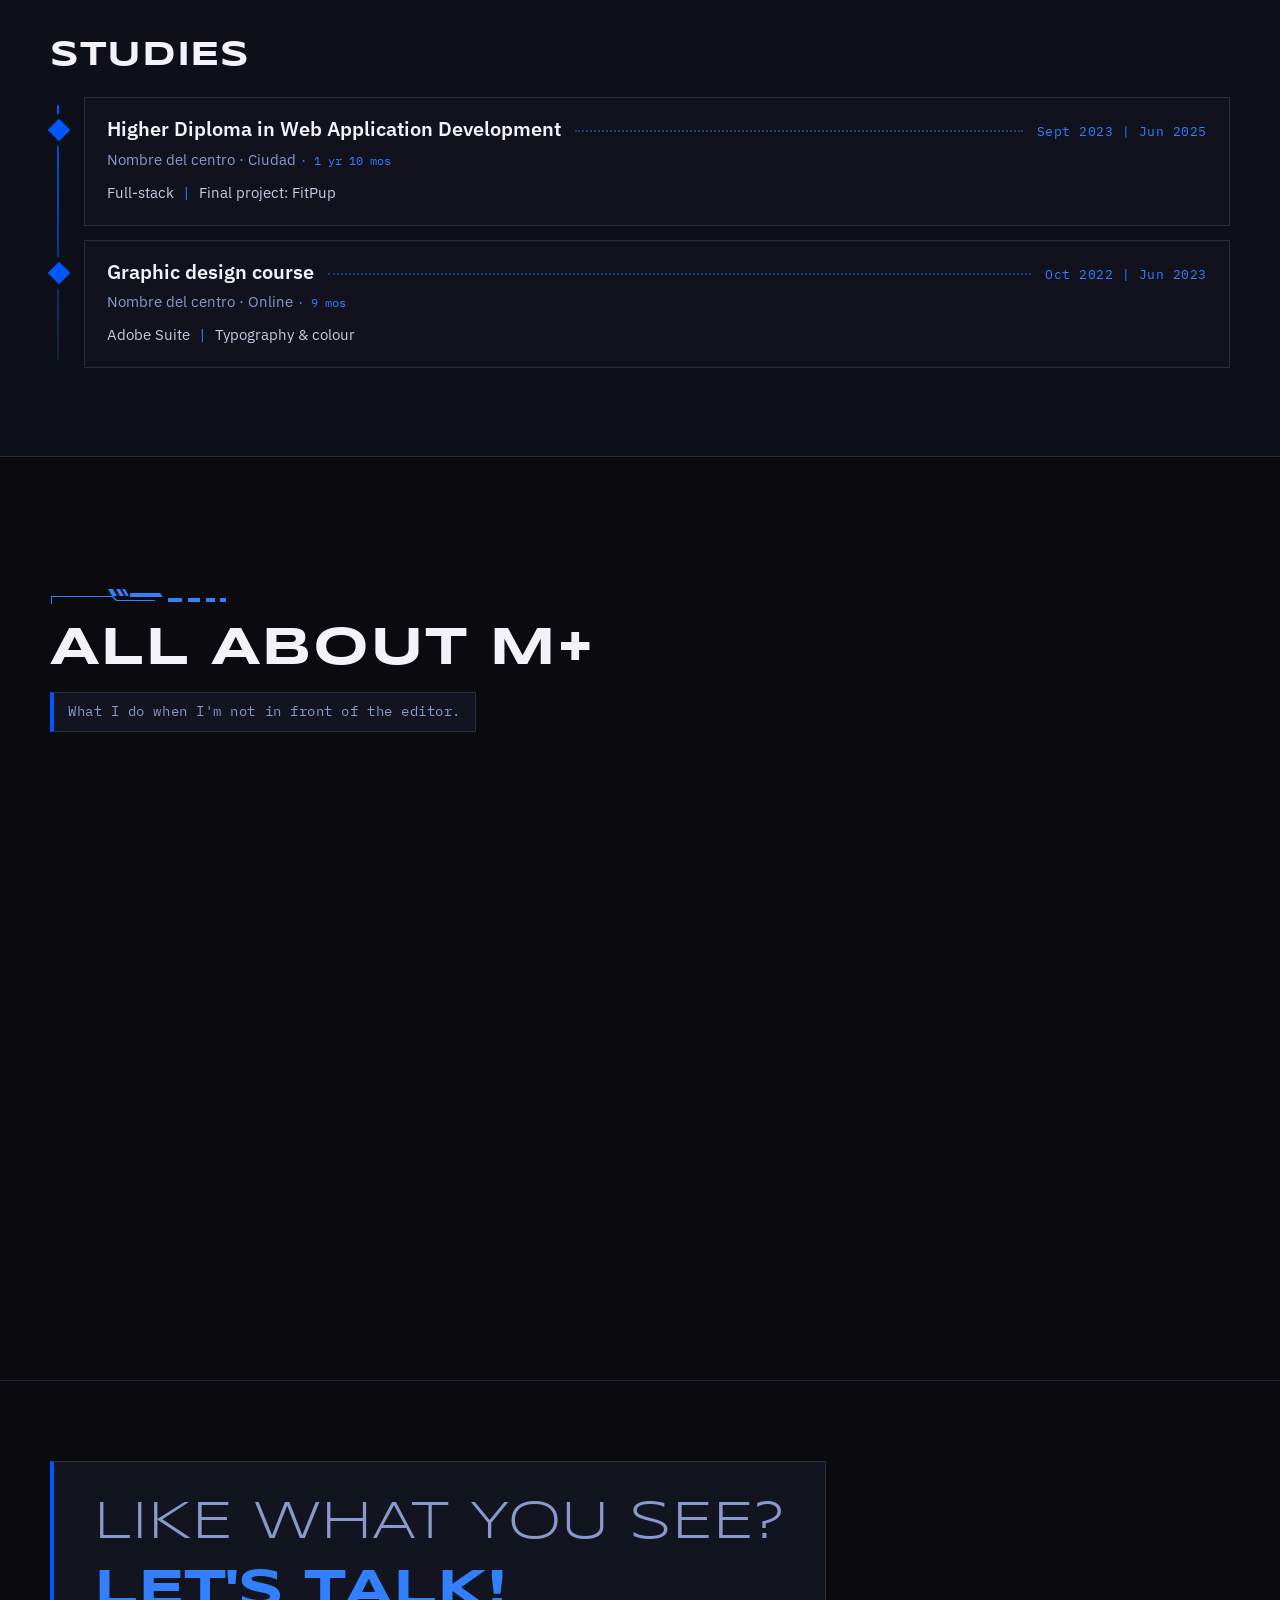
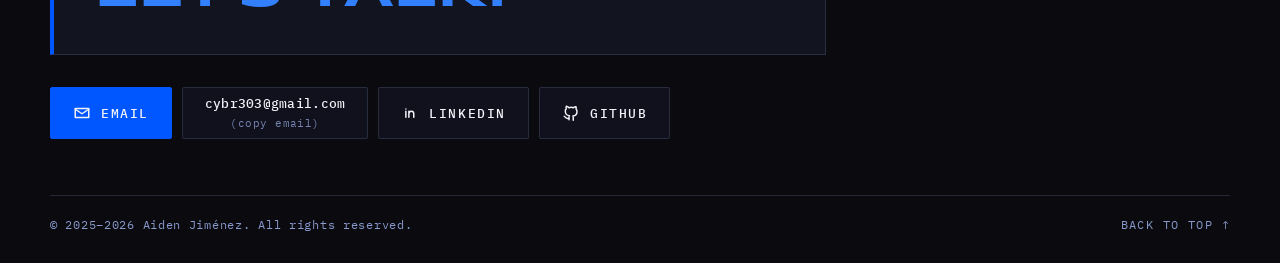
==== commit 4f6b9626: "Real hobby photos and centred '303' in the process hub - Hobbies carousel: video games, dog training" ====
--- a/about.html
+++ b/about.html
@@ -7,9 +7,9 @@
     <meta name="theme-color" content="#0a0a0f">
     <!-- Aplica el tema guardado antes de pintar para evitar un parpadeo -->
     <script>try{if(localStorage.getItem("portfolio-theme")==="light")document.documentElement.dataset.theme="light"}catch(e){}</script>
-    <link rel="icon" href="img/battery.svg?v=8" type="image/svg+xml">
+    <link rel="icon" href="img/battery.svg?v=9" type="image/svg+xml">
     <link rel="preload" href="fonts/syncopate-latin-700-normal.woff2" as="font" type="font/woff2" crossorigin>
-    <link rel="stylesheet" href="css/style.css?v=8">
+    <link rel="stylesheet" href="css/style.css?v=9">
     <title>303/AIDEN - Portfolio</title>
 </head>
 
@@ -122,10 +122,10 @@
 
     <div data-include="footer"></div>
 
-    <script src="data/profile.js?v=8"></script>
-    <script src="data/projects.js?v=8"></script>
-    <script src="js/i18n.js?v=8"></script>
-    <script src="js/main.js?v=8"></script>
-    <script src="js/sections.js?v=8"></script>
+    <script src="data/profile.js?v=9"></script>
+    <script src="data/projects.js?v=9"></script>
+    <script src="js/i18n.js?v=9"></script>
+    <script src="js/main.js?v=9"></script>
+    <script src="js/sections.js?v=9"></script>
 </body>
 </html>
